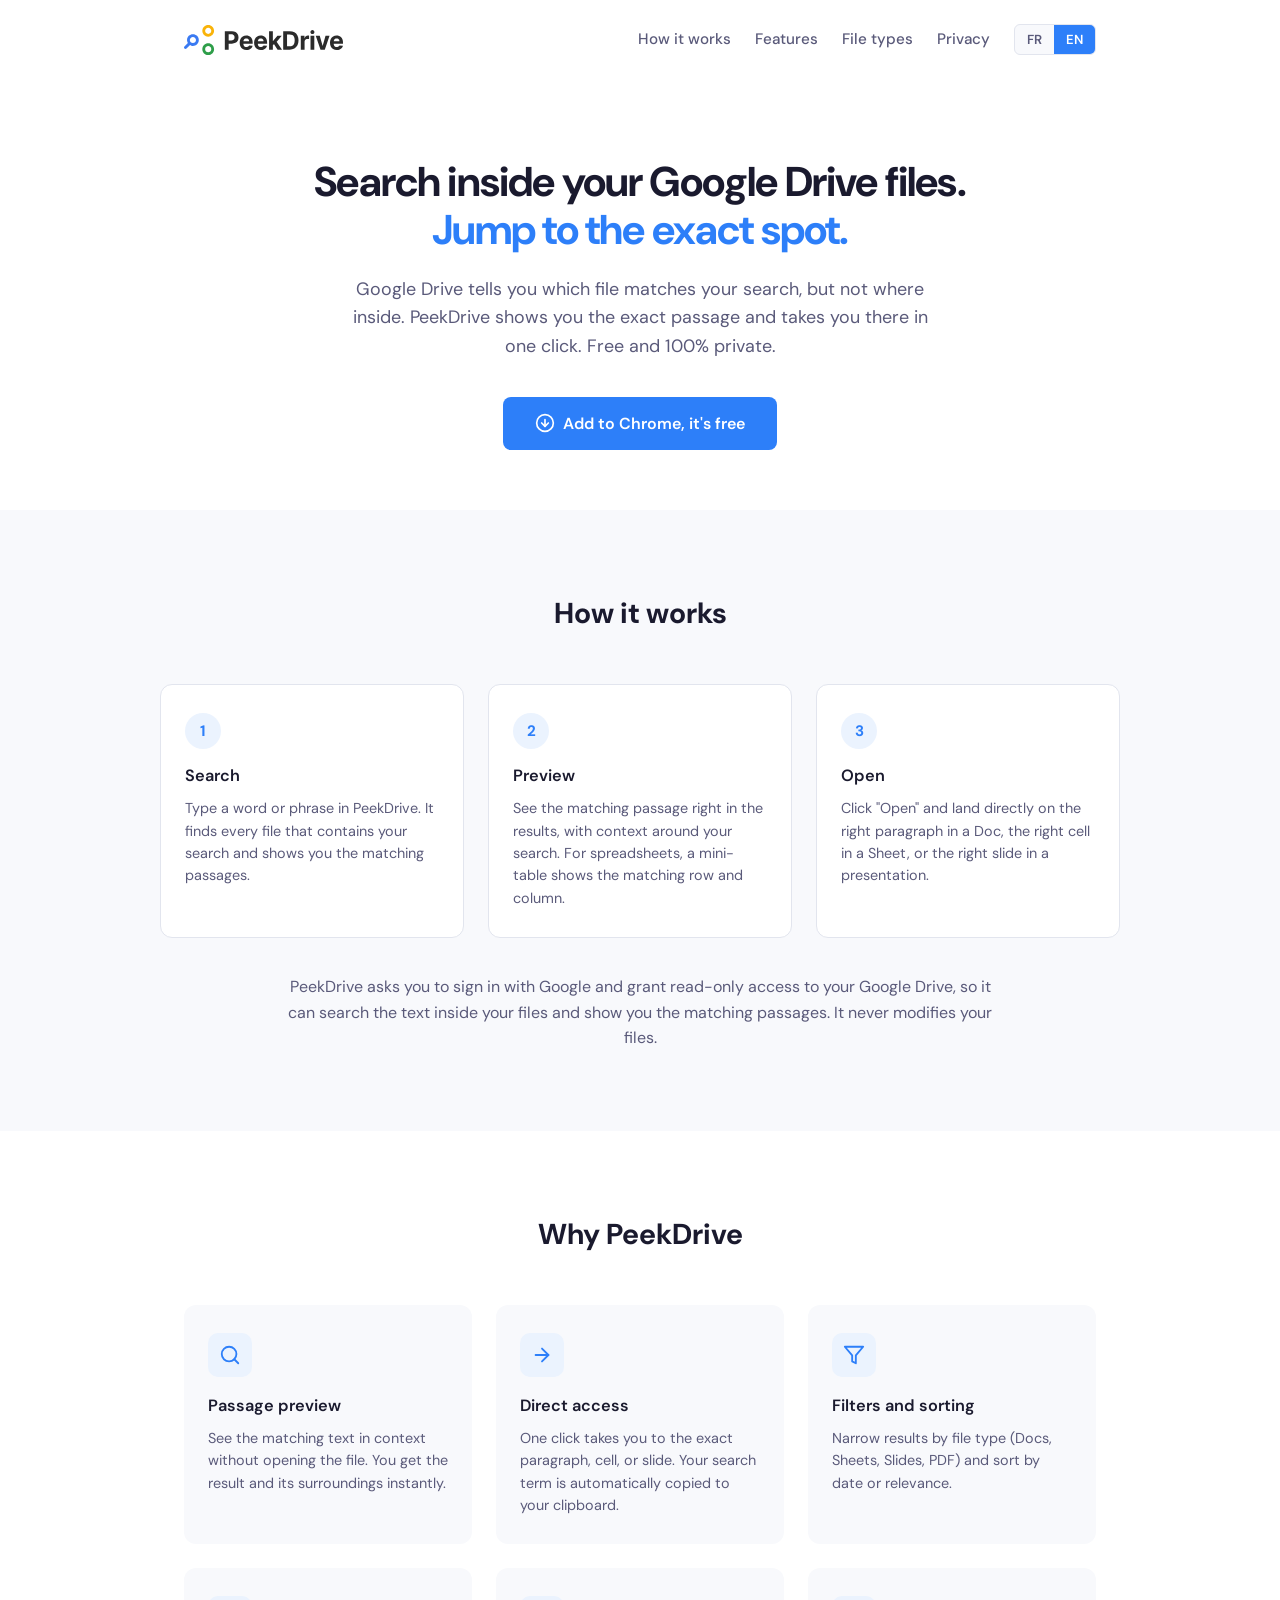
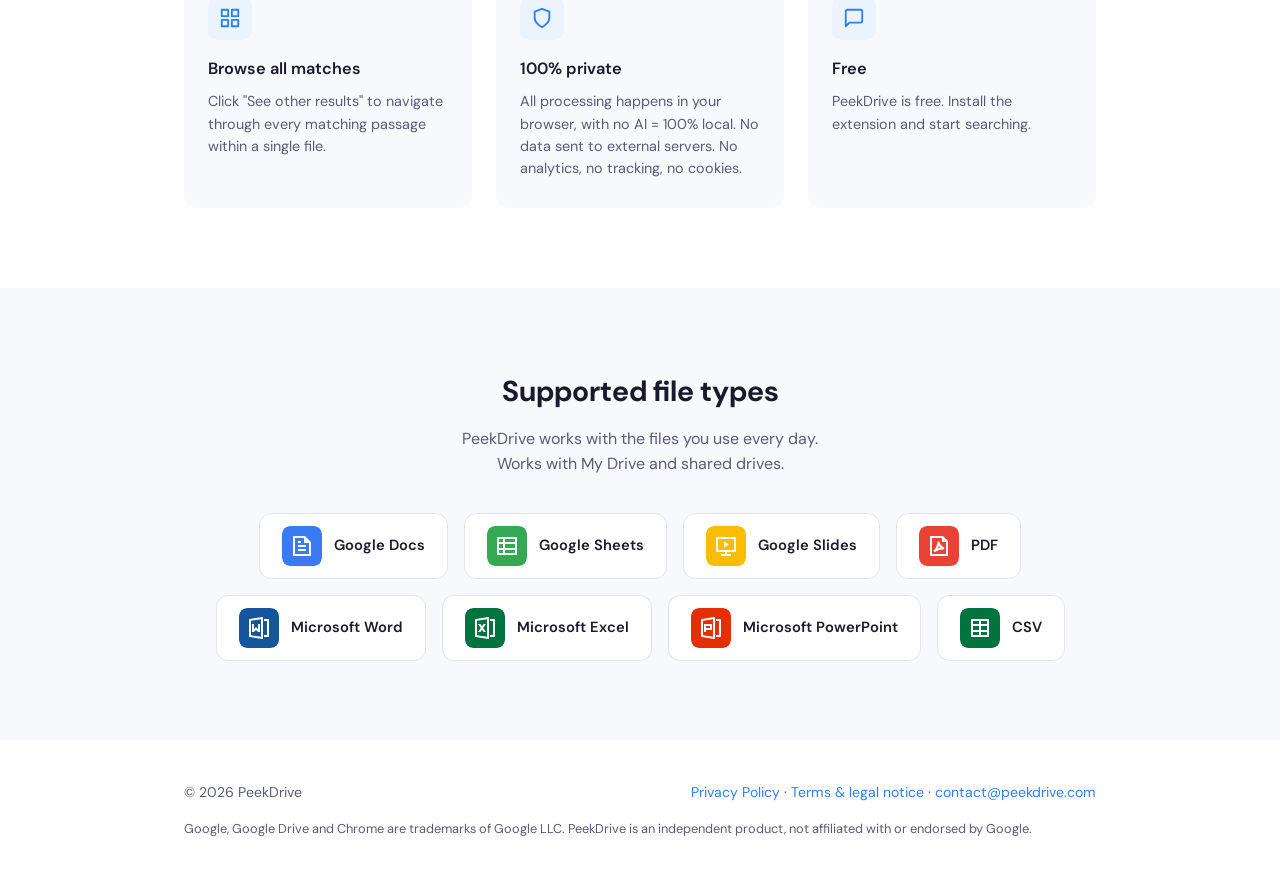
==== index.html @ 277f1fff "Nouveau logo : en-tête, favicon et icône iPhone Co-Authored-By: Claude Opus 5.5 <noreply@anthropic.c" ====
<!DOCTYPE html>
<html lang="en">
<head>
    <meta charset="UTF-8">
    <meta name="viewport" content="width=device-width, initial-scale=1.0">
    <title>PeekDrive</title>
    <meta name="description" content="Search inside your Google Drive files and jump to the exact spot. Free Chrome extension.">
    <link rel="icon" href="favicon.ico?v=2" sizes="any">
    <link rel="icon" href="favicon.svg?v=2" type="image/svg+xml">
    <link rel="apple-touch-icon" href="apple-touch-icon.png?v=2">
    <link rel="preconnect" href="https://fonts.googleapis.com">
    <link href="https://fonts.googleapis.com/css2?family=DM+Sans:wght@400;500;600;700&display=swap" rel="stylesheet">
    <style>
        :root {
            --blue: #2D7FF9;
            --blue-light: #EBF3FE;
            --blue-dark: #1A5FD1;
            --text: #1a1a2e;
            --text-muted: #5a5a7a;
            --bg: #ffffff;
            --section-bg: #f8f9fc;
            --border: #e2e5ee;
        }
        * { margin: 0; padding: 0; box-sizing: border-box; }
        body { font-family: 'DM Sans', sans-serif; color: var(--text); background: var(--bg); line-height: 1.6; -webkit-font-smoothing: antialiased; }

        nav { display: flex; align-items: center; justify-content: space-between; max-width: 960px; margin: 0 auto; padding: 24px; }
        .logo { display: flex; align-items: center; gap: 10px; font-weight: 700; font-size: 1.2rem; color: var(--text); text-decoration: none; }
        .logo img { height: 30px; width: auto; }
        .nav-right { display: flex; align-items: center; gap: 24px; }
        .nav-links { display: flex; gap: 24px; }
        .nav-links a { color: var(--text-muted); text-decoration: none; font-size: 0.95rem; font-weight: 500; transition: color 0.2s; }
        .nav-links a:hover { color: var(--blue); }
        .nav-links a.active { color: var(--blue); font-weight: 600; border-bottom: 2px solid var(--blue); padding-bottom: 2px; }
        .lang-switch { display: flex; background: var(--section-bg); border-radius: 6px; overflow: hidden; border: 1px solid var(--border); }
        .lang-btn { padding: 6px 12px; font-size: 0.82rem; font-weight: 600; border: none; background: transparent; color: var(--text-muted); cursor: pointer; font-family: inherit; transition: all 0.2s; }
        .lang-btn.active { background: var(--blue); color: #fff; }

        .hero { max-width: 960px; margin: 0 auto; padding: 80px 24px 60px; text-align: center; }
        .hero h1 { font-size: 2.6rem; font-weight: 700; line-height: 1.15; letter-spacing: -0.02em; margin-bottom: 20px; }
        .hero h1 span { color: var(--blue); }
        .hero p { font-size: 1.12rem; color: var(--text-muted); max-width: 600px; margin: 0 auto 36px; }
        .cta-btn { display: inline-flex; align-items: center; gap: 8px; background: var(--blue); color: #fff; padding: 14px 32px; border-radius: 8px; text-decoration: none; font-weight: 600; font-size: 1rem; transition: background 0.2s, transform 0.15s; }
        .cta-btn:hover { background: var(--blue-dark); transform: translateY(-1px); }
        .cta-btn svg { width: 20px; height: 20px; }

        .how { background: var(--section-bg); padding: 80px 24px; }
        .how-inner { max-width: 960px; margin: 0 auto; }
        .how-inner h2 { text-align: center; font-size: 1.8rem; font-weight: 700; margin-bottom: 48px; }
        .how-grid { display: grid; grid-template-columns: repeat(3, 1fr); gap: 24px; }
        .how-card { background: var(--bg); border: 1px solid var(--border); border-radius: 12px; padding: 28px 24px; }
        .how-num { width: 36px; height: 36px; background: var(--blue-light); color: var(--blue); border-radius: 50%; display: flex; align-items: center; justify-content: center; font-weight: 700; font-size: 0.95rem; margin-bottom: 14px; }
        .how-card h3 { font-size: 1.02rem; font-weight: 600; margin-bottom: 8px; }
        .how-card p { font-size: 0.9rem; color: var(--text-muted); line-height: 1.55; }
        .how-inner > p { text-align: center; color: var(--text-muted); max-width: 720px; margin: 36px auto 0; }

        .features { max-width: 960px; margin: 0 auto; padding: 80px 24px; }
        .features h2 { text-align: center; font-size: 1.8rem; font-weight: 700; margin-bottom: 48px; }
        .features-grid { display: grid; grid-template-columns: repeat(3, 1fr); gap: 24px; }
        .feature-card { background: var(--section-bg); border-radius: 12px; padding: 28px 24px; }
        .feature-icon { width: 44px; height: 44px; background: var(--blue-light); border-radius: 10px; display: flex; align-items: center; justify-content: center; margin-bottom: 16px; }
        .feature-icon svg { width: 22px; height: 22px; color: var(--blue); }
        .feature-card h3 { font-size: 1.02rem; font-weight: 600; margin-bottom: 8px; }
        .feature-card p { font-size: 0.9rem; color: var(--text-muted); line-height: 1.55; }

        .filetypes { background: var(--section-bg); padding: 80px 24px; text-align: center; }
        .filetypes-inner { max-width: 960px; margin: 0 auto; }
        .filetypes h2 { font-size: 1.8rem; font-weight: 700; margin-bottom: 12px; }
        .filetypes-inner > p { color: var(--text-muted); margin-bottom: 36px; }
        .types-row { display: flex; flex-wrap: wrap; justify-content: center; gap: 16px; }

        .type-badge { display: inline-flex; align-items: center; gap: 12px; padding: 12px 22px; border-radius: 12px; font-size: 0.92rem; font-weight: 600; background: #fff; border: 1px solid var(--border); }
        .type-icon { width: 40px; height: 40px; border-radius: 8px; display: flex; align-items: center; justify-content: center; flex-shrink: 0; overflow: hidden; }
        .type-icon svg { display: block; width: 100%; height: 100%; }

        footer { max-width: 960px; margin: 0 auto; padding: 40px 24px; display: flex; flex-wrap: wrap; align-items: center; justify-content: space-between; font-size: 0.88rem; color: var(--text-muted); }
        footer a { color: var(--blue); text-decoration: none; }
        footer a:hover { text-decoration: underline; }
        .footer-note { flex-basis: 100%; margin-top: 16px; font-size: 0.8rem; }

        @media (max-width: 768px) {
            .hero h1 { font-size: 1.9rem; }
            .how-grid, .features-grid { grid-template-columns: 1fr; }
            .nav-links { display: none; }
            .types-row { gap: 10px; }
            .type-badge { padding: 10px 16px; font-size: 0.85rem; }
            .type-icon { width: 34px; height: 34px; }
            footer { flex-direction: column; gap: 8px; text-align: center; }
        }
    </style>
</head>
<body>
    <nav>
        <a href="./" class="logo">
            <img src="logo.svg" alt="PeekDrive">
        </a>
        <div class="nav-right">
            <div class="nav-links">
                <a href="#how" data-en="How it works" data-fr="Comment ça marche">How it works</a>
                <a href="#features" data-en="Features" data-fr="Fonctionnalités">Features</a>
                <a href="#filetypes" data-en="File types" data-fr="Fichiers compatibles">File types</a>
                <a href="privacy.html" data-en="Privacy" data-fr="Confidentialité">Privacy</a>
            </div>
            <div class="lang-switch">
                <button class="lang-btn" data-lang="fr" onclick="setLang('fr')">FR</button>
                <button class="lang-btn active" data-lang="en" onclick="setLang('en')">EN</button>
            </div>
        </div>
    </nav>

    <section class="hero">
        <h1 data-en="Search inside your Google Drive files.<br><span>Jump to the exact spot.</span>" data-fr="Recherchez dans vos fichiers Google Drive.<br><span>Accédez au bon endroit.</span>">Search inside your Google Drive files.<br><span>Jump to the exact spot.</span></h1>
        <p data-en="Google Drive tells you which file matches your search, but not where inside. PeekDrive shows you the exact passage and takes you there in one click. Free and 100% private." data-fr="Google Drive vous dit quel fichier contient votre recherche, mais pas où dedans. PeekDrive vous montre le passage exact et vous y amène en un clic. Gratuit et 100% privé.">Google Drive tells you which file matches your search, but not where inside. PeekDrive shows you the exact passage and takes you there in one click. Free and 100% private.</p>
        <a href="https://chromewebstore.google.com/detail/peekdrive-recherche-pour/piecapgomaejneknjkfpdhcpegihmjpd" class="cta-btn">
            <svg viewBox="0 0 24 24" fill="none" stroke="currentColor" stroke-width="2" stroke-linecap="round" stroke-linejoin="round"><circle cx="12" cy="12" r="10"/><polyline points="8 12 12 16 16 12"/><line x1="12" y1="8" x2="12" y2="16"/></svg>
            <span data-en="Add to Chrome, it's free" data-fr="Ajouter à Chrome, c'est gratuit">Add to Chrome, it's free</span>
        </a>
    </section>

    <section class="how" id="how">
        <div class="how-inner">
            <h2 data-en="How it works" data-fr="Comment ça marche">How it works</h2>
            <div class="how-grid">
                <div class="how-card">
                    <div class="how-num">1</div>
                    <h3 data-en="Search" data-fr="Recherchez">Search</h3>
                    <p data-en="Type a word or phrase in PeekDrive. It finds every file that contains your search and shows you the matching passages." data-fr="Tapez un mot ou une expression dans PeekDrive. Il trouve tous les fichiers qui contiennent votre recherche et vous montre les passages correspondants.">Type a word or phrase in PeekDrive. It finds every file that contains your search and shows you the matching passages.</p>
                </div>
                <div class="how-card">
                    <div class="how-num">2</div>
                    <h3 data-en="Preview" data-fr="Visualisez">Preview</h3>
                    <p data-en="See the matching passage right in the results, with context around your search. For spreadsheets, a mini-table shows the matching row and column." data-fr="Visualisez le passage correspondant directement dans les résultats, avec le contexte autour de votre recherche. Pour les tableurs, un mini-tableau affiche la ligne et la colonne correspondantes.">See the matching passage right in the results, with context around your search. For spreadsheets, a mini-table shows the matching row and column.</p>
                </div>
                <div class="how-card">
                    <div class="how-num">3</div>
                    <h3 data-en="Open" data-fr="Ouvrez">Open</h3>
                    <p data-en='Click "Open" and land directly on the right paragraph in a Doc, the right cell in a Sheet, or the right slide in a presentation.' data-fr='Cliquez sur « Ouvrir » et atterrissez directement au bon paragraphe dans un Doc, à la bonne cellule dans un Sheet, ou à la bonne diapositive dans une présentation.'>Click "Open" and land directly on the right paragraph in a Doc, the right cell in a Sheet, or the right slide in a presentation.</p>
                </div>
            </div>
            <p data-en="PeekDrive asks you to sign in with Google and grant read-only access to your Google Drive, so it can search the text inside your files and show you the matching passages. It never modifies your files." data-fr="PeekDrive vous demande de vous connecter avec Google et d'autoriser un accès en lecture seule à votre Google Drive, afin de rechercher le texte à l'intérieur de vos fichiers et de vous montrer les passages correspondants. Il ne modifie jamais vos fichiers.">PeekDrive asks you to sign in with Google and grant read-only access to your Google Drive, so it can search the text inside your files and show you the matching passages. It never modifies your files.</p>
        </div>
    </section>

    <section class="features" id="features">
        <h2 data-en="Why PeekDrive" data-fr="Pourquoi PeekDrive">Why PeekDrive</h2>
        <div class="features-grid">
            <div class="feature-card">
                <div class="feature-icon"><svg viewBox="0 0 24 24" fill="none" stroke="currentColor" stroke-width="2" stroke-linecap="round" stroke-linejoin="round"><circle cx="11" cy="11" r="8"/><line x1="21" y1="21" x2="16.65" y2="16.65"/></svg></div>
                <h3 data-en="Passage preview" data-fr="Aperçu du passage">Passage preview</h3>
                <p data-en="See the matching text in context without opening the file. You get the result and its surroundings instantly." data-fr="Voyez le texte correspondant en contexte sans ouvrir le fichier. Vous obtenez le résultat et son contexte instantanément.">See the matching text in context without opening the file. You get the result and its surroundings instantly.</p>
            </div>
            <div class="feature-card">
                <div class="feature-icon"><svg viewBox="0 0 24 24" fill="none" stroke="currentColor" stroke-width="2" stroke-linecap="round" stroke-linejoin="round"><path d="M5 12h14"/><path d="M12 5l7 7-7 7"/></svg></div>
                <h3 data-en="Direct access" data-fr="Accès direct">Direct access</h3>
                <p data-en="One click takes you to the exact paragraph, cell, or slide. Your search term is automatically copied to your clipboard." data-fr="Un clic vous amène au bon paragraphe, à la bonne cellule ou à la bonne diapositive. Votre recherche est automatiquement copiée dans le presse-papier.">One click takes you to the exact paragraph, cell, or slide. Your search term is automatically copied to your clipboard.</p>
            </div>
            <div class="feature-card">
                <div class="feature-icon"><svg viewBox="0 0 24 24" fill="none" stroke="currentColor" stroke-width="2" stroke-linecap="round" stroke-linejoin="round"><polygon points="22 3 2 3 10 12.46 10 19 14 21 14 12.46 22 3"/></svg></div>
                <h3 data-en="Filters and sorting" data-fr="Filtres et tri">Filters and sorting</h3>
                <p data-en="Narrow results by file type (Docs, Sheets, Slides, PDF) and sort by date or relevance." data-fr="Affinez par type de fichier (Docs, Sheets, Slides, PDF) et triez par date ou pertinence.">Narrow results by file type (Docs, Sheets, Slides, PDF) and sort by date or relevance.</p>
            </div>
            <div class="feature-card">
                <div class="feature-icon"><svg viewBox="0 0 24 24" fill="none" stroke="currentColor" stroke-width="2" stroke-linecap="round" stroke-linejoin="round"><rect x="3" y="3" width="7" height="7"/><rect x="14" y="3" width="7" height="7"/><rect x="3" y="14" width="7" height="7"/><rect x="14" y="14" width="7" height="7"/></svg></div>
                <h3 data-en="Browse all matches" data-fr="Toutes les correspondances">Browse all matches</h3>
                <p data-en='Click "See other results" to navigate through every matching passage within a single file.' data-fr='Cliquez sur « Voir les autres résultats » pour parcourir toutes les correspondances dans un même fichier.'>Click "See other results" to navigate through every matching passage within a single file.</p>
            </div>
            <div class="feature-card">
                <div class="feature-icon"><svg viewBox="0 0 24 24" fill="none" stroke="currentColor" stroke-width="2" stroke-linecap="round" stroke-linejoin="round"><path d="M12 22s8-4 8-10V5l-8-3-8 3v7c0 6 8 10 8 10z"/></svg></div>
                <h3 data-en="100% private" data-fr="100% privé">100% private</h3>
                <p data-en="All processing happens in your browser, with no AI = 100% local. No data sent to external servers. No analytics, no tracking, no cookies." data-fr="Tout le traitement se fait dans votre navigateur, sans IA = 100% local. Aucune donnée envoyée à des serveurs externes. Pas d'analytics, pas de tracking, pas de cookies.">All processing happens in your browser, with no AI = 100% local. No data sent to external servers. No analytics, no tracking, no cookies.</p>
            </div>
            <div class="feature-card">
                <div class="feature-icon"><svg viewBox="0 0 24 24" fill="none" stroke="currentColor" stroke-width="2" stroke-linecap="round" stroke-linejoin="round"><path d="M21 15a2 2 0 0 1-2 2H7l-4 4V5a2 2 0 0 1 2-2h14a2 2 0 0 1 2 2z"/></svg></div>
                <h3 data-en="Free" data-fr="Gratuit">Free</h3>
                <p data-en="PeekDrive is free. Install the extension and start searching." data-fr="PeekDrive est gratuit. Installez l'extension et commencez vos recherches.">PeekDrive is free. Install the extension and start searching.</p>
            </div>
        </div>
    </section>

    <section class="filetypes" id="filetypes">
        <div class="filetypes-inner">
            <h2 data-en="Supported file types" data-fr="Fichiers compatibles">Supported file types</h2>
            <p data-en="PeekDrive works with the files you use every day.<br>Works with My Drive and shared drives." data-fr="PeekDrive fonctionne avec les fichiers que vous utilisez au quotidien.<br>Fonctionne avec Mon Drive et les Drive partagés.">PeekDrive works with the files you use every day.<br>Works with My Drive and shared drives.</p>
            <div class="types-row">
                <span class="type-badge">
                    <span class="type-icon icon-docs"><svg width="40" height="40" viewBox="0 0 40 40" fill="none" xmlns="http://www.w3.org/2000/svg"><rect width="40" height="40" rx="8" fill="#3A7AF2"/><path d="M29 16V28.9932C29 29.5501 28.5552 30 28.0066 30H11.9934C11.445 30 11 29.556 11 29.0082V10.9918C11 10.4553 11.4487 10 12.0022 10H22.9968L29 16ZM27 17H22V12H13V28H27V17ZM16 15H19V17H16V15ZM16 19H24V21H16V19ZM16 23H24V25H16V23Z" fill="white"/></svg></span>
                    Google Docs
                </span>
                <span class="type-badge">
                    <span class="type-icon icon-sheets"><svg width="40" height="40" viewBox="0 0 40 40" fill="none" xmlns="http://www.w3.org/2000/svg"><rect width="40" height="40" rx="8" fill="#34A853"/><path d="M11 11C10.4477 11 10 11.4477 10 12V28C10 28.5523 10.4477 29 11 29H29C29.5523 29 30 28.5523 30 28V12C30 11.4477 29.5523 11 29 11H11ZM16 13V16H12V13H16ZM12 22V18H16V22H12ZM12 24H16V27H12V24ZM18 24H28V27H18V24ZM28 22H18V18H28V22ZM28 13V16H18V13H28Z" fill="white"/></svg></span>
                    Google Sheets
                </span>
                <span class="type-badge">
                    <span class="type-icon icon-slides"><svg width="40" height="40" viewBox="0 0 40 40" fill="none" xmlns="http://www.w3.org/2000/svg"><rect width="40" height="40" rx="8" fill="#FBBC04"/><path d="M21 26V28H25V30H15V28H19V26H11C10.4477 26 10 25.5523 10 25V12C10 11.4477 10.4477 11 11 11H29C29.5523 11 30 11.4477 30 12V25C30 25.5523 29.5523 26 29 26H21ZM12 13V24H28V13H12ZM18 15.5L23 18.5L18 21.5V15.5Z" fill="white"/></svg></span>
                    Google Slides
                </span>
                <span class="type-badge">
                    <span class="type-icon icon-pdf"><svg width="40" height="40" viewBox="0 0 40 40" fill="none" xmlns="http://www.w3.org/2000/svg"><rect width="40" height="40" rx="8" fill="#EA4335"/><path d="M13 12H23V16H27V28H13V12ZM11.9985 10C11.4475 10 11 10.4441 11 10.9918V29.0082C11 29.5447 11.4448 30 11.9934 30H28.0066C28.5551 30 29 29.5489 29 28.9925L28.9997 15L24 10H11.9985ZM18.4999 15.5C18.4999 17.0775 18.0442 18.9373 17.2749 20.6534C16.5029 22.3757 15.4614 23.8502 14.3752 24.7191L15.5546 26.3321C18.4821 24.3804 21.7233 23.0421 24.8585 23.49L25.3162 21.5513C22.6435 20.6604 20.4999 17.9899 20.4999 15.5H18.4999ZM19.0999 21.4716C19.3673 20.8752 19.6042 20.2563 19.8037 19.6285C20.2753 20.3531 20.8553 21.0182 21.5101 21.5953C20.5283 21.7711 19.5665 22.0596 18.6352 22.4276C18.7999 22.1143 18.9551 21.7948 19.0999 21.4716Z" fill="white"/></svg></span>
                    PDF
                </span>
                <span class="type-badge">
                    <span class="type-icon icon-word"><svg width="40" height="40" viewBox="0 0 40 40" fill="none" xmlns="http://www.w3.org/2000/svg"><rect width="40" height="40" rx="8" fill="#14559C"/><path d="M25 27H28V13H25V11H29C29.5523 11 30 11.4477 30 12V28C30 28.5523 29.5523 29 29 29H25V27ZM10.8586 10.8773L23.4293 9.0815C23.7027 9.04245 23.9559 9.2324 23.995 9.50577C23.9983 9.52919 24 9.55282 24 9.57648V30.4235C24 30.6996 23.7761 30.9235 23.5 30.9235C23.4763 30.9235 23.4527 30.9218 23.4293 30.9184L10.8586 29.1226C10.3659 29.0522 10 28.6303 10 28.1327V11.8673C10 11.3696 10.3659 10.9477 10.8586 10.8773ZM12 12.7346V27.2654L22 28.694V11.306L12 12.7346ZM19 16H21V24H19L17 22L15 24H13V16H15L15.0108 21L17 19L19 20.989V16Z" fill="white"/></svg></span>
                    Microsoft Word
                </span>
                <span class="type-badge">
                    <span class="type-icon icon-excel"><svg width="40" height="40" viewBox="0 0 40 40" fill="none" xmlns="http://www.w3.org/2000/svg"><rect width="40" height="40" rx="8" fill="#00733F"/><path d="M10.8586 10.8773L23.4293 9.0815C23.7027 9.04245 23.9559 9.2324 23.995 9.50577C23.9983 9.52919 24 9.55282 24 9.57648V30.4235C24 30.6996 23.7761 30.9235 23.5 30.9235C23.4763 30.9235 23.4527 30.9218 23.4293 30.9184L10.8586 29.1226C10.3659 29.0522 10 28.6303 10 28.1327V11.8673C10 11.3696 10.3659 10.9477 10.8586 10.8773ZM12 12.7346V27.2654L22 28.694V11.306L12 12.7346ZM25 27H28V13H25V11H29C29.5523 11 30 11.4477 30 12V28C30 28.5523 29.5523 29 29 29H25V27ZM18.2 20L21 24H18.6L17 21.7143L15.4 24H13L15.8 20L13 16H15.4L17 18.2857L18.6 16H21L18.2 20Z" fill="white"/></svg></span>
                    Microsoft Excel
                </span>
                <span class="type-badge">
                    <span class="type-icon icon-powerpoint"><svg width="40" height="40" viewBox="0 0 40 40" fill="none" xmlns="http://www.w3.org/2000/svg"><rect width="40" height="40" rx="8" fill="#E42F02"/><path d="M10.8586 10.8773L23.4293 9.0815C23.7027 9.04245 23.9559 9.2324 23.995 9.50577C23.9983 9.52919 24 9.55282 24 9.57648V30.4235C24 30.6996 23.7761 30.9235 23.5 30.9235C23.4763 30.9235 23.4527 30.9218 23.4293 30.9184L10.8586 29.1226C10.3659 29.0522 10 28.6303 10 28.1327V11.8673C10 11.3696 10.3659 10.9477 10.8586 10.8773ZM12 12.7346V27.2654L22 28.694V11.306L12 12.7346ZM25 27H28V13H25V11H29C29.5523 11 30 11.4477 30 12V28C30 28.5523 29.5523 29 29 29H25V27ZM13 16H21V22H15V24H13V16ZM15 18V20H19V18H15Z" fill="white"/></svg></span>
                    Microsoft PowerPoint
                </span>
                <span class="type-badge">
                    <span class="type-icon icon-csv"><svg width="40" height="40" viewBox="0 0 40 40" fill="none" xmlns="http://www.w3.org/2000/svg"><rect width="40" height="40" rx="8" fill="#00733F"/><path d="M21 18V22H27V18H21ZM19 18H13V22H19V18ZM21 27H27V24H21V27ZM19 27V24H13V27H19ZM21 13V16H27V13H21ZM19 13H13V16H19V13ZM12 11H28C28.5523 11 29 11.4477 29 12V28C29 28.5523 28.5523 29 28 29H12C11.4477 29 11 28.5523 11 28V12C11 11.4477 11.4477 11 12 11Z" fill="white"/></svg></span>
                    CSV
                </span>
            </div>
        </div>
    </section>

    <footer>
        <span>&copy; 2026 PeekDrive</span>
        <span><a href="privacy.html" data-en="Privacy Policy" data-fr="Confidentialité">Privacy Policy</a> · <a href="terms.html" data-en="Terms &amp; legal notice" data-fr="Conditions &amp; mentions légales">Terms &amp; legal notice</a> · <a href="mailto:contact@peekdrive.com">contact@peekdrive.com</a></span>
        <span class="footer-note" data-en="Google, Google Drive and Chrome are trademarks of Google LLC. PeekDrive is an independent product, not affiliated with or endorsed by Google." data-fr="Google, Google Drive et Chrome sont des marques de Google LLC. PeekDrive est un produit indépendant, ni affilié à Google ni approuvé par Google.">Google, Google Drive and Chrome are trademarks of Google LLC. PeekDrive is an independent product, not affiliated with or endorsed by Google.</span>
    </footer>

    <script>
        function setLang(lang) {
            document.querySelectorAll('[data-' + lang + ']').forEach(function(el) {
                var val = el.getAttribute('data-' + lang);
                if (el.tagName === 'A' && el.getAttribute('href') && !val.includes('<')) {
                    el.textContent = val;
                } else {
                    el.innerHTML = val;
                }
            });
            document.querySelectorAll('.lang-btn').forEach(function(btn) {
                btn.classList.toggle('active', btn.getAttribute('data-lang') === lang);
            });
            document.documentElement.lang = lang;
            try { localStorage.setItem('peekdrive-lang', lang); } catch(e) {}
        }
        (function() {
            var saved = null;
            try { saved = localStorage.getItem('peekdrive-lang'); } catch(e) {}
            if (saved) { setLang(saved); }
            else {
                var bl = (navigator.language || navigator.userLanguage || 'en').toLowerCase();
                setLang(bl.startsWith('fr') ? 'fr' : 'en');
            }
        })();
    </script>
</body>
</html>
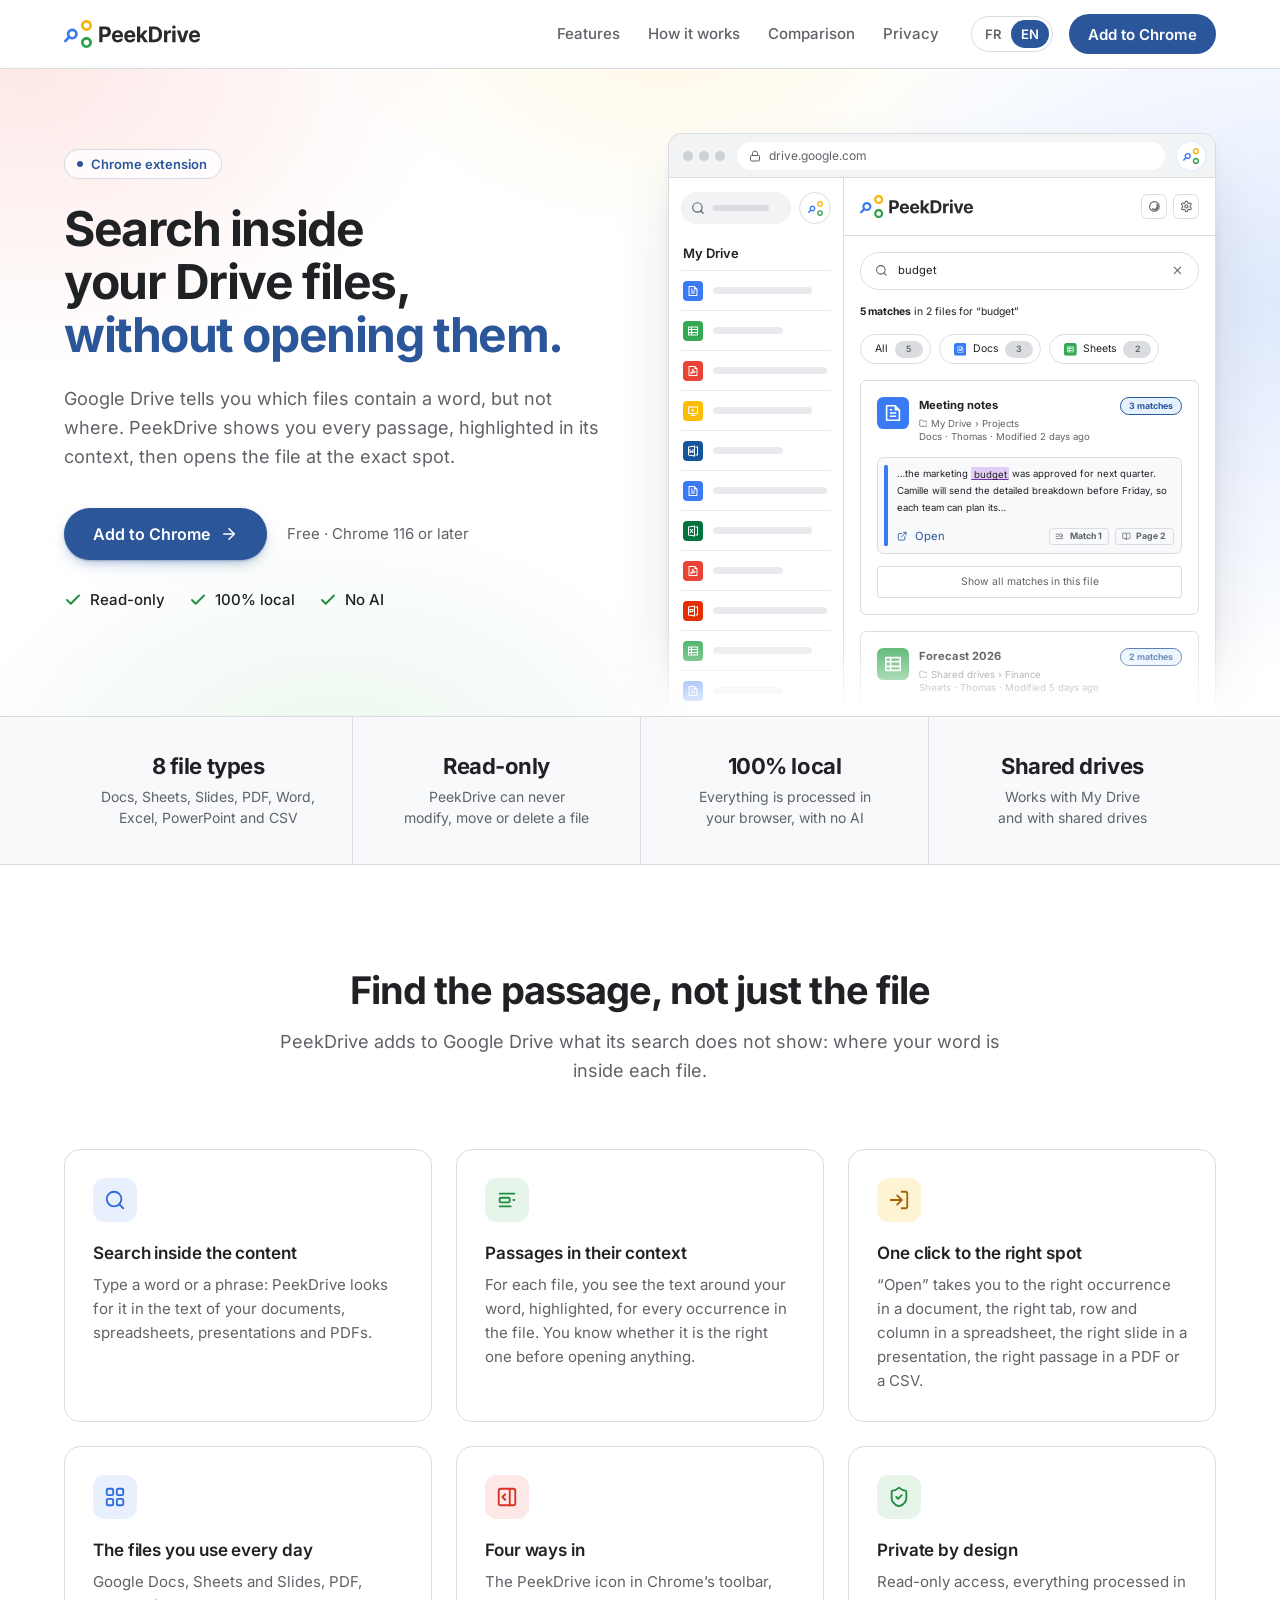
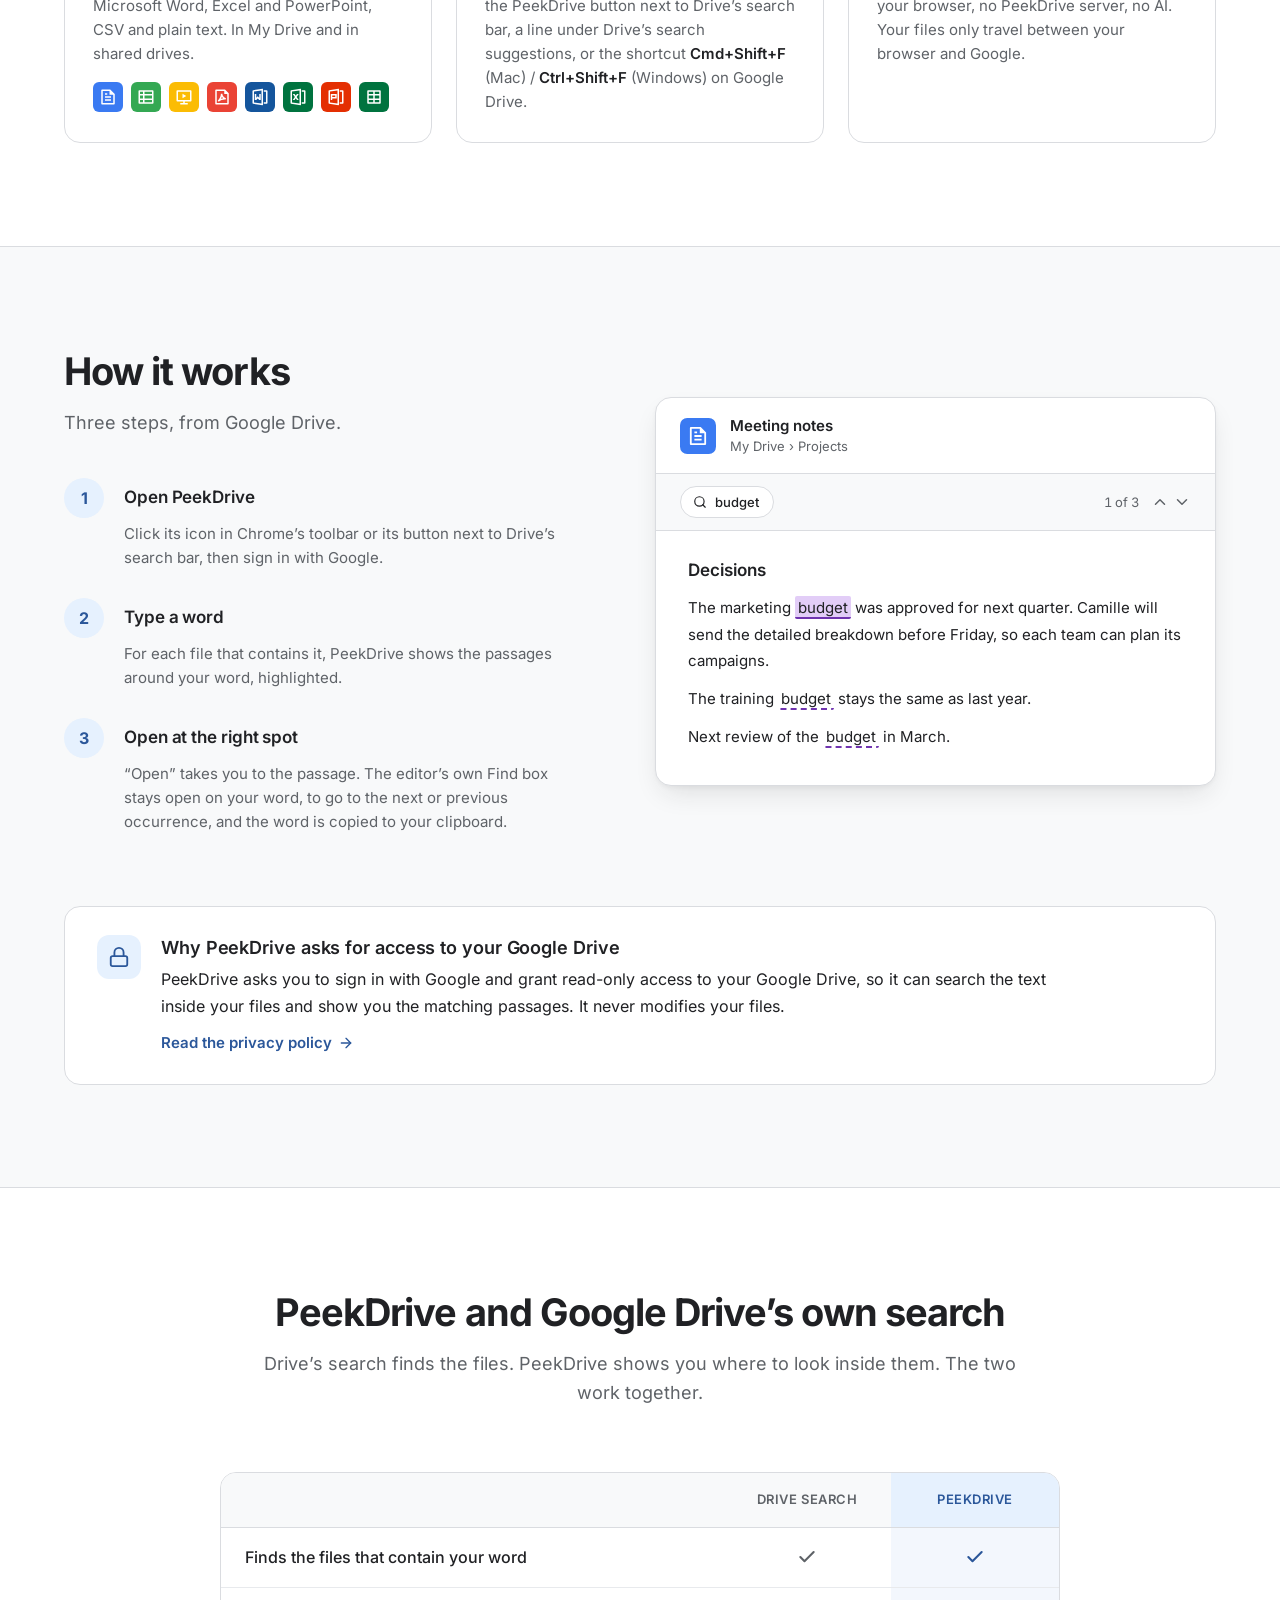
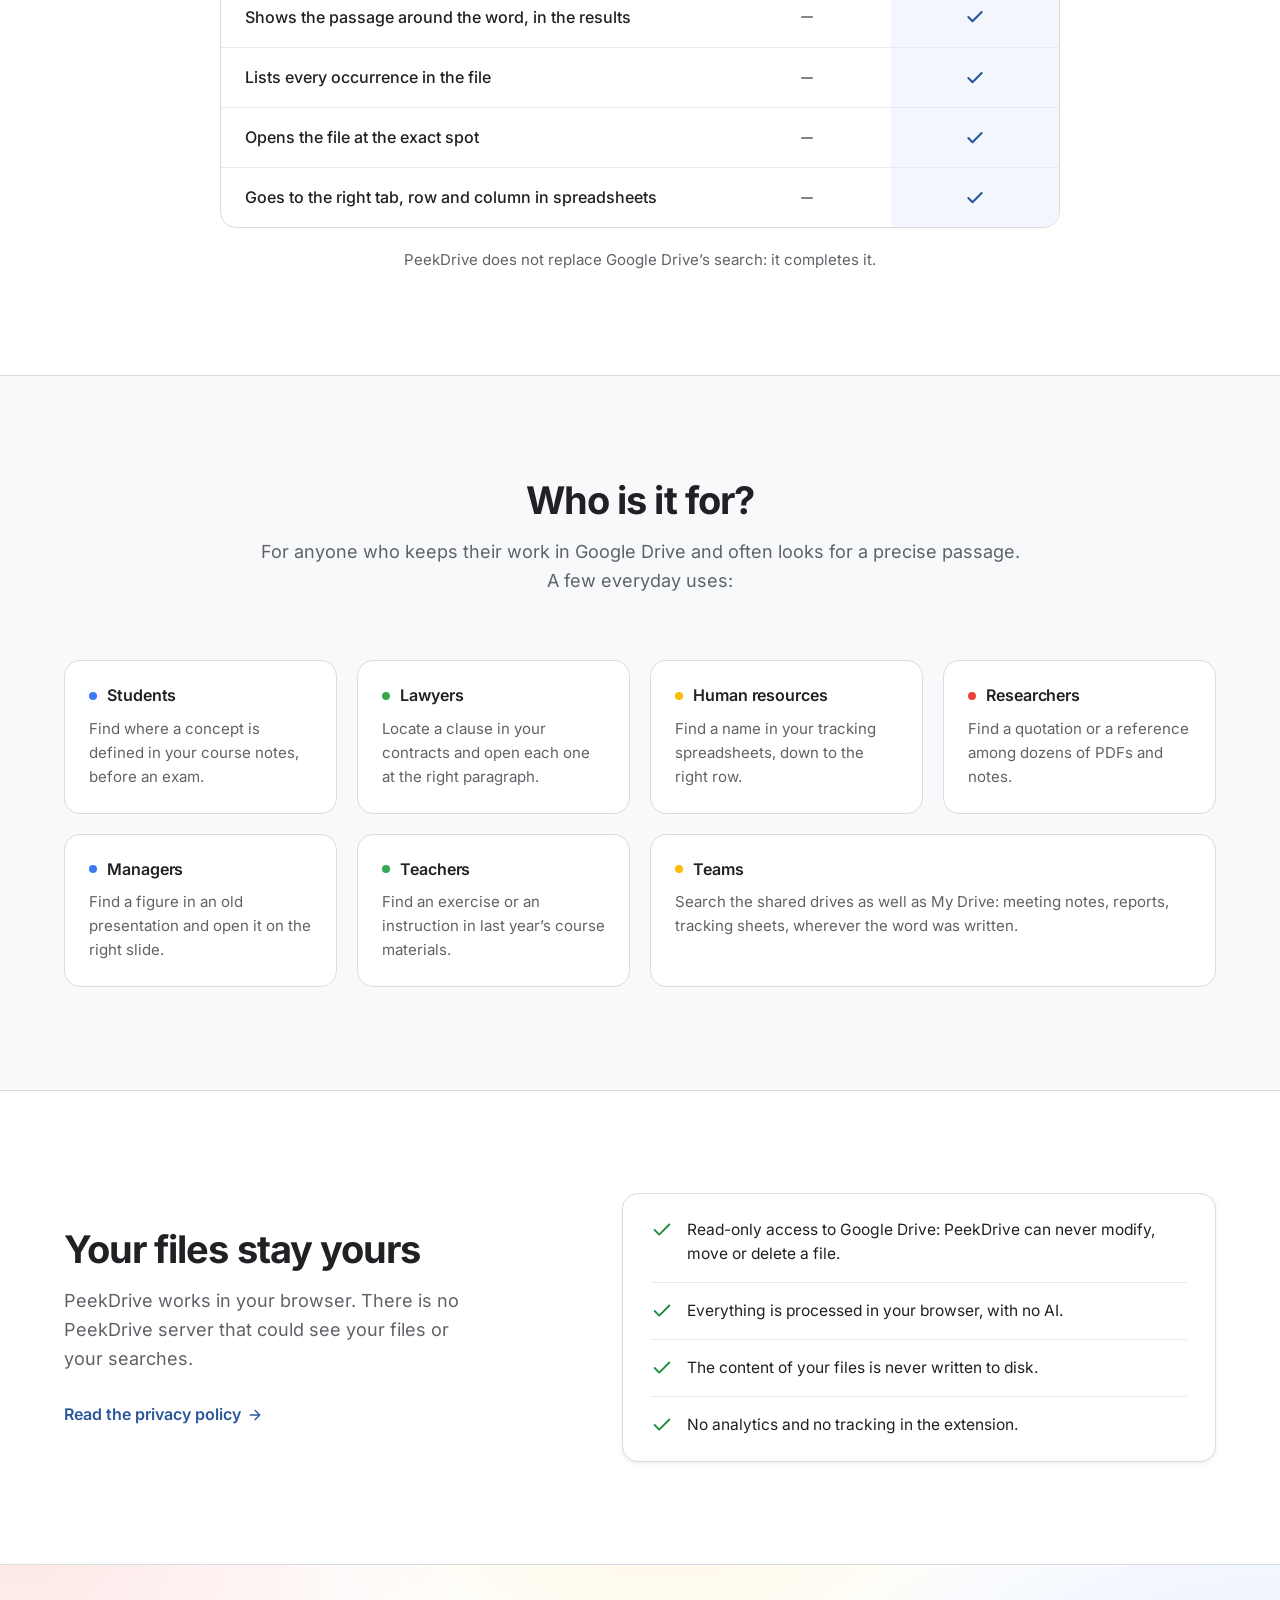
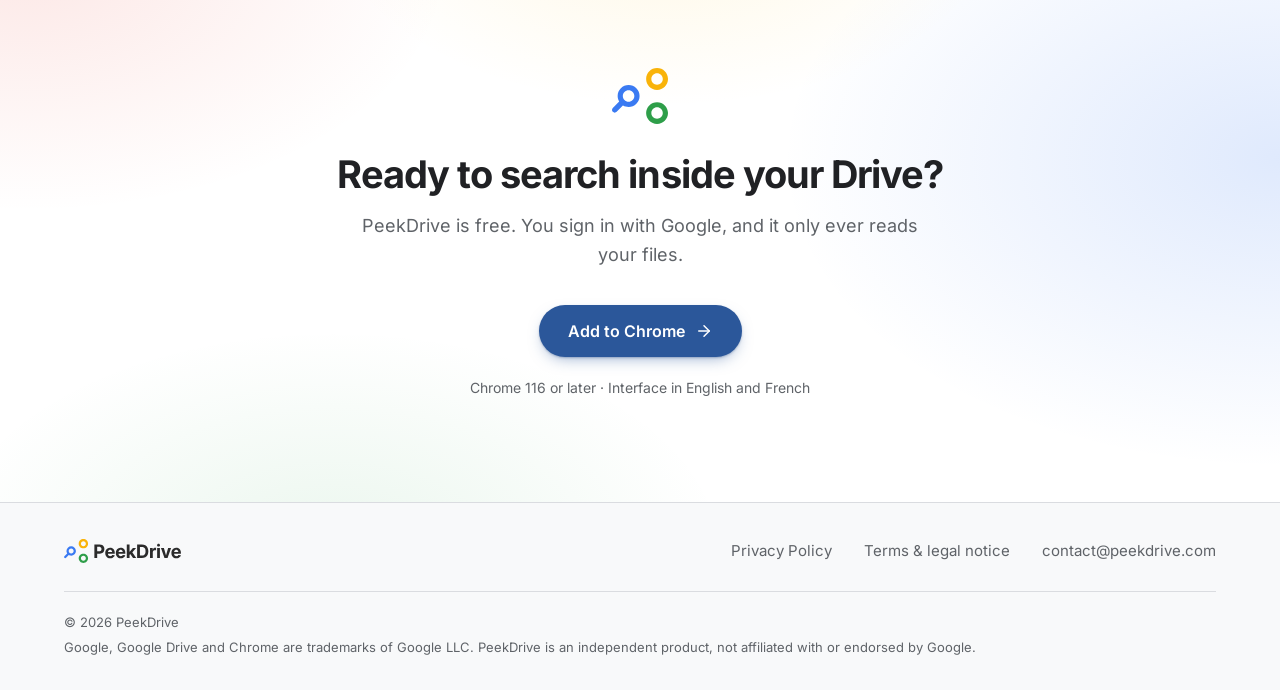
==== commit c61f972c: "Refonte du site : nouveau design, pages d'accueil et de désinstallation, formulaire d'avis, en-têtes" ====
--- a/index.html
+++ b/index.html
@@ -3,252 +3,479 @@
 <head>
     <meta charset="UTF-8">
     <meta name="viewport" content="width=device-width, initial-scale=1.0">
-    <title>PeekDrive</title>
-    <meta name="description" content="Search inside your Google Drive files and jump to the exact spot. Free Chrome extension.">
+    <title data-en="PeekDrive: search inside your Google Drive files" data-fr="PeekDrive : cherchez dans vos fichiers Google Drive">PeekDrive: search inside your Google Drive files</title>
+    <meta name="description" content="PeekDrive is a free Chrome extension that searches inside your Google Drive files, shows the passages that match and opens each file at the right spot. Read-only, 100% local, no AI.">
+    <link rel="canonical" href="https://peekdrive.com/">
+    <meta property="og:type" content="website">
+    <meta property="og:site_name" content="PeekDrive">
+    <meta property="og:title" content="PeekDrive: search inside your Google Drive files">
+    <meta property="og:description" content="A free Chrome extension that shows where your word is inside each Google Drive file, then opens the file at the right spot. Read-only, 100% local, no AI.">
+    <meta property="og:url" content="https://peekdrive.com/">
+    <meta property="og:image" content="https://peekdrive.com/assets/og.jpg">
+    <meta property="og:image:width" content="1200">
+    <meta property="og:image:height" content="630">
+    <meta property="og:image:alt" content="The PeekDrive panel showing, for one word, the matching passages of several Google Drive files.">
+    <meta property="og:locale" content="en_US">
+    <meta property="og:locale:alternate" content="fr_FR">
+    <meta name="twitter:card" content="summary_large_image">
+    <script type="application/ld+json">
+    {
+        "@context": "https://schema.org",
+        "@type": "SoftwareApplication",
+        "name": "PeekDrive",
+        "description": "Chrome extension that searches inside your Google Drive files, shows the passages that match and opens each file at the right spot.",
+        "url": "https://peekdrive.com/",
+        "applicationCategory": "BrowserApplication",
+        "operatingSystem": "Chrome",
+        "offers": { "@type": "Offer", "price": "0", "priceCurrency": "EUR" },
+        "author": { "@type": "Person", "name": "Thomas Bonamy" }
+    }
+    </script>
     <link rel="icon" href="favicon.ico?v=2" sizes="any">
     <link rel="icon" href="favicon.svg?v=2" type="image/svg+xml">
     <link rel="apple-touch-icon" href="apple-touch-icon.png?v=2">
-    <link rel="preconnect" href="https://fonts.googleapis.com">
-    <link href="https://fonts.googleapis.com/css2?family=DM+Sans:wght@400;500;600;700&display=swap" rel="stylesheet">
-    <style>
-        :root {
-            --blue: #2D7FF9;
-            --blue-light: #EBF3FE;
-            --blue-dark: #1A5FD1;
-            --text: #1a1a2e;
-            --text-muted: #5a5a7a;
-            --bg: #ffffff;
-            --section-bg: #f8f9fc;
-            --border: #e2e5ee;
-        }
-        * { margin: 0; padding: 0; box-sizing: border-box; }
-        body { font-family: 'DM Sans', sans-serif; color: var(--text); background: var(--bg); line-height: 1.6; -webkit-font-smoothing: antialiased; }
-
-        nav { display: flex; align-items: center; justify-content: space-between; max-width: 960px; margin: 0 auto; padding: 24px; }
-        .logo { display: flex; align-items: center; gap: 10px; font-weight: 700; font-size: 1.2rem; color: var(--text); text-decoration: none; }
-        .logo img { height: 30px; width: auto; }
-        .nav-right { display: flex; align-items: center; gap: 24px; }
-        .nav-links { display: flex; gap: 24px; }
-        .nav-links a { color: var(--text-muted); text-decoration: none; font-size: 0.95rem; font-weight: 500; transition: color 0.2s; }
-        .nav-links a:hover { color: var(--blue); }
-        .nav-links a.active { color: var(--blue); font-weight: 600; border-bottom: 2px solid var(--blue); padding-bottom: 2px; }
-        .lang-switch { display: flex; background: var(--section-bg); border-radius: 6px; overflow: hidden; border: 1px solid var(--border); }
-        .lang-btn { padding: 6px 12px; font-size: 0.82rem; font-weight: 600; border: none; background: transparent; color: var(--text-muted); cursor: pointer; font-family: inherit; transition: all 0.2s; }
-        .lang-btn.active { background: var(--blue); color: #fff; }
-
-        .hero { max-width: 960px; margin: 0 auto; padding: 80px 24px 60px; text-align: center; }
-        .hero h1 { font-size: 2.6rem; font-weight: 700; line-height: 1.15; letter-spacing: -0.02em; margin-bottom: 20px; }
-        .hero h1 span { color: var(--blue); }
-        .hero p { font-size: 1.12rem; color: var(--text-muted); max-width: 600px; margin: 0 auto 36px; }
-        .cta-btn { display: inline-flex; align-items: center; gap: 8px; background: var(--blue); color: #fff; padding: 14px 32px; border-radius: 8px; text-decoration: none; font-weight: 600; font-size: 1rem; transition: background 0.2s, transform 0.15s; }
-        .cta-btn:hover { background: var(--blue-dark); transform: translateY(-1px); }
-        .cta-btn svg { width: 20px; height: 20px; }
-
-        .how { background: var(--section-bg); padding: 80px 24px; }
-        .how-inner { max-width: 960px; margin: 0 auto; }
-        .how-inner h2 { text-align: center; font-size: 1.8rem; font-weight: 700; margin-bottom: 48px; }
-        .how-grid { display: grid; grid-template-columns: repeat(3, 1fr); gap: 24px; }
-        .how-card { background: var(--bg); border: 1px solid var(--border); border-radius: 12px; padding: 28px 24px; }
-        .how-num { width: 36px; height: 36px; background: var(--blue-light); color: var(--blue); border-radius: 50%; display: flex; align-items: center; justify-content: center; font-weight: 700; font-size: 0.95rem; margin-bottom: 14px; }
-        .how-card h3 { font-size: 1.02rem; font-weight: 600; margin-bottom: 8px; }
-        .how-card p { font-size: 0.9rem; color: var(--text-muted); line-height: 1.55; }
-        .how-inner > p { text-align: center; color: var(--text-muted); max-width: 720px; margin: 36px auto 0; }
-
-        .features { max-width: 960px; margin: 0 auto; padding: 80px 24px; }
-        .features h2 { text-align: center; font-size: 1.8rem; font-weight: 700; margin-bottom: 48px; }
-        .features-grid { display: grid; grid-template-columns: repeat(3, 1fr); gap: 24px; }
-        .feature-card { background: var(--section-bg); border-radius: 12px; padding: 28px 24px; }
-        .feature-icon { width: 44px; height: 44px; background: var(--blue-light); border-radius: 10px; display: flex; align-items: center; justify-content: center; margin-bottom: 16px; }
-        .feature-icon svg { width: 22px; height: 22px; color: var(--blue); }
-        .feature-card h3 { font-size: 1.02rem; font-weight: 600; margin-bottom: 8px; }
-        .feature-card p { font-size: 0.9rem; color: var(--text-muted); line-height: 1.55; }
-
-        .filetypes { background: var(--section-bg); padding: 80px 24px; text-align: center; }
-        .filetypes-inner { max-width: 960px; margin: 0 auto; }
-        .filetypes h2 { font-size: 1.8rem; font-weight: 700; margin-bottom: 12px; }
-        .filetypes-inner > p { color: var(--text-muted); margin-bottom: 36px; }
-        .types-row { display: flex; flex-wrap: wrap; justify-content: center; gap: 16px; }
-
-        .type-badge { display: inline-flex; align-items: center; gap: 12px; padding: 12px 22px; border-radius: 12px; font-size: 0.92rem; font-weight: 600; background: #fff; border: 1px solid var(--border); }
-        .type-icon { width: 40px; height: 40px; border-radius: 8px; display: flex; align-items: center; justify-content: center; flex-shrink: 0; overflow: hidden; }
-        .type-icon svg { display: block; width: 100%; height: 100%; }
-
-        footer { max-width: 960px; margin: 0 auto; padding: 40px 24px; display: flex; flex-wrap: wrap; align-items: center; justify-content: space-between; font-size: 0.88rem; color: var(--text-muted); }
-        footer a { color: var(--blue); text-decoration: none; }
-        footer a:hover { text-decoration: underline; }
-        .footer-note { flex-basis: 100%; margin-top: 16px; font-size: 0.8rem; }
-
-        @media (max-width: 768px) {
-            .hero h1 { font-size: 1.9rem; }
-            .how-grid, .features-grid { grid-template-columns: 1fr; }
-            .nav-links { display: none; }
-            .types-row { gap: 10px; }
-            .type-badge { padding: 10px 16px; font-size: 0.85rem; }
-            .type-icon { width: 34px; height: 34px; }
-            footer { flex-direction: column; gap: 8px; text-align: center; }
-        }
-    </style>
+    <link rel="preload" href="assets/fonts/inter-latin.woff2" as="font" type="font/woff2" crossorigin>
+    <link rel="stylesheet" href="assets/site.css?v=1">
+    <script src="assets/site.js?v=1"></script>
 </head>
 <body>
-    <nav>
-        <a href="./" class="logo">
-            <img src="logo.svg" alt="PeekDrive">
-        </a>
-        <div class="nav-right">
-            <div class="nav-links">
+    <a class="skip-link" href="#main" data-en="Skip to content" data-fr="Aller au contenu">Skip to content</a>
+    <svg class="sprite" aria-hidden="true" focusable="false">
+        <symbol id="t-docs" viewBox="0 0 40 40"><rect width="40" height="40" rx="8" fill="#3A7AF2"/><path d="M29 16V28.9932C29 29.5501 28.5552 30 28.0066 30H11.9934C11.445 30 11 29.556 11 29.0082V10.9918C11 10.4553 11.4487 10 12.0022 10H22.9968L29 16ZM27 17H22V12H13V28H27V17ZM16 15H19V17H16V15ZM16 19H24V21H16V19ZM16 23H24V25H16V23Z" fill="white"/></symbol>
+        <symbol id="t-sheets" viewBox="0 0 40 40"><rect width="40" height="40" rx="8" fill="#34A853"/><path d="M11 11C10.4477 11 10 11.4477 10 12V28C10 28.5523 10.4477 29 11 29H29C29.5523 29 30 28.5523 30 28V12C30 11.4477 29.5523 11 29 11H11ZM16 13V16H12V13H16ZM12 22V18H16V22H12ZM12 24H16V27H12V24ZM18 24H28V27H18V24ZM28 22H18V18H28V22ZM28 13V16H18V13H28Z" fill="white"/></symbol>
+        <symbol id="t-slides" viewBox="0 0 40 40"><rect width="40" height="40" rx="8" fill="#FBBC04"/><path d="M21 26V28H25V30H15V28H19V26H11C10.4477 26 10 25.5523 10 25V12C10 11.4477 10.4477 11 11 11H29C29.5523 11 30 11.4477 30 12V25C30 25.5523 29.5523 26 29 26H21ZM12 13V24H28V13H12ZM18 15.5L23 18.5L18 21.5V15.5Z" fill="white"/></symbol>
+        <symbol id="t-pdf" viewBox="0 0 40 40"><rect width="40" height="40" rx="8" fill="#EA4335"/><path d="M13 12H23V16H27V28H13V12ZM11.9985 10C11.4475 10 11 10.4441 11 10.9918V29.0082C11 29.5447 11.4448 30 11.9934 30H28.0066C28.5551 30 29 29.5489 29 28.9925L28.9997 15L24 10H11.9985ZM18.4999 15.5C18.4999 17.0775 18.0442 18.9373 17.2749 20.6534C16.5029 22.3757 15.4614 23.8502 14.3752 24.7191L15.5546 26.3321C18.4821 24.3804 21.7233 23.0421 24.8585 23.49L25.3162 21.5513C22.6435 20.6604 20.4999 17.9899 20.4999 15.5H18.4999ZM19.0999 21.4716C19.3673 20.8752 19.6042 20.2563 19.8037 19.6285C20.2753 20.3531 20.8553 21.0182 21.5101 21.5953C20.5283 21.7711 19.5665 22.0596 18.6352 22.4276C18.7999 22.1143 18.9551 21.7948 19.0999 21.4716Z" fill="white"/></symbol>
+        <symbol id="t-csv" viewBox="0 0 40 40"><rect width="40" height="40" rx="8" fill="#00733F"/><path d="M21 18V22H27V18H21ZM19 18H13V22H19V18ZM21 27H27V24H21V27ZM19 27V24H13V27H19ZM21 13V16H27V13H21ZM19 13H13V16H19V13ZM12 11H28C28.5523 11 29 11.4477 29 12V28C29 28.5523 28.5523 29 28 29H12C11.4477 29 11 28.5523 11 28V12C11 11.4477 11.4477 11 12 11Z" fill="white"/></symbol>
+        <symbol id="t-word" viewBox="0 0 40 40"><rect width="40" height="40" rx="8" fill="#14559C"/><path d="M25 27H28V13H25V11H29C29.5523 11 30 11.4477 30 12V28C30 28.5523 29.5523 29 29 29H25V27ZM10.8586 10.8773L23.4293 9.0815C23.7027 9.04245 23.9559 9.2324 23.995 9.50577C23.9983 9.52919 24 9.55282 24 9.57648V30.4235C24 30.6996 23.7761 30.9235 23.5 30.9235C23.4763 30.9235 23.4527 30.9218 23.4293 30.9184L10.8586 29.1226C10.3659 29.0522 10 28.6303 10 28.1327V11.8673C10 11.3696 10.3659 10.9477 10.8586 10.8773ZM12 12.7346V27.2654L22 28.694V11.306L12 12.7346ZM19 16H21V24H19L17 22L15 24H13V16H15L15.0108 21L17 19L19 20.989V16Z" fill="white"/></symbol>
+        <symbol id="t-excel" viewBox="0 0 40 40"><rect width="40" height="40" rx="8" fill="#00733F"/><path d="M10.8586 10.8773L23.4293 9.0815C23.7027 9.04245 23.9559 9.2324 23.995 9.50577C23.9983 9.52919 24 9.55282 24 9.57648V30.4235C24 30.6996 23.7761 30.9235 23.5 30.9235C23.4763 30.9235 23.4527 30.9218 23.4293 30.9184L10.8586 29.1226C10.3659 29.0522 10 28.6303 10 28.1327V11.8673C10 11.3696 10.3659 10.9477 10.8586 10.8773ZM12 12.7346V27.2654L22 28.694V11.306L12 12.7346ZM25 27H28V13H25V11H29C29.5523 11 30 11.4477 30 12V28C30 28.5523 29.5523 29 29 29H25V27ZM18.2 20L21 24H18.6L17 21.7143L15.4 24H13L15.8 20L13 16H15.4L17 18.2857L18.6 16H21L18.2 20Z" fill="white"/></symbol>
+        <symbol id="t-ppt" viewBox="0 0 40 40"><rect width="40" height="40" rx="8" fill="#E42F02"/><path d="M10.8586 10.8773L23.4293 9.0815C23.7027 9.04245 23.9559 9.2324 23.995 9.50577C23.9983 9.52919 24 9.55282 24 9.57648V30.4235C24 30.6996 23.7761 30.9235 23.5 30.9235C23.4763 30.9235 23.4527 30.9218 23.4293 30.9184L10.8586 29.1226C10.3659 29.0522 10 28.6303 10 28.1327V11.8673C10 11.3696 10.3659 10.9477 10.8586 10.8773ZM12 12.7346V27.2654L22 28.694V11.306L12 12.7346ZM25 27H28V13H25V11H29C29.5523 11 30 11.4477 30 12V28C30 28.5523 29.5523 29 29 29H25V27ZM13 16H21V22H15V24H13V16ZM15 18V20H19V18H15Z" fill="white"/></symbol>
+        <symbol id="i-search" viewBox="0 0 24 24"><circle cx="11" cy="11" r="8"/><path d="m21 21-4.3-4.3"/></symbol>
+        <symbol id="i-check" viewBox="0 0 24 24"><path d="M20 6 9 17l-5-5"/></symbol>
+        <symbol id="i-arrow" viewBox="0 0 24 24"><path d="M5 12h14"/><path d="m12 5 7 7-7 7"/></symbol>
+        <symbol id="i-x" viewBox="0 0 24 24"><path d="M18 6 6 18"/><path d="m6 6 12 12"/></symbol>
+        <symbol id="i-minus" viewBox="0 0 24 24"><path d="M6 12h12"/></symbol>
+        <symbol id="i-lock" viewBox="0 0 24 24"><rect width="18" height="11" x="3" y="11" rx="2"/><path d="M7 11V7a5 5 0 0 1 10 0v4"/></symbol>
+        <symbol id="i-open" viewBox="0 0 24 24"><path d="M15 3h6v6"/><path d="M10 14 21 3"/><path d="M18 13v6a2 2 0 0 1-2 2H5a2 2 0 0 1-2-2V8a2 2 0 0 1 2-2h6"/></symbol>
+        <symbol id="i-folder" viewBox="0 0 24 24"><path d="M20 20a2 2 0 0 0 2-2V8a2 2 0 0 0-2-2h-7.9a2 2 0 0 1-1.69-.9L9.6 3.9A2 2 0 0 0 7.93 3H4a2 2 0 0 0-2 2v13a2 2 0 0 0 2 2Z"/></symbol>
+        <symbol id="i-book" viewBox="0 0 24 24"><path d="M12 7v14"/><path d="M3 18a1 1 0 0 1-1-1V4a1 1 0 0 1 1-1h5a4 4 0 0 1 4 4 4 4 0 0 1 4-4h5a1 1 0 0 1 1 1v13a1 1 0 0 1-1 1h-6a3 3 0 0 0-3 3 3 3 0 0 0-3-3z"/></symbol>
+        <symbol id="i-table" viewBox="0 0 24 24"><rect width="18" height="18" x="3" y="3" rx="2"/><path d="M3 9h18"/><path d="M3 15h18"/><path d="M9 3v18"/><path d="M15 3v18"/></symbol>
+        <symbol id="i-match" viewBox="0 0 24 24"><path d="M3 6h7"/><path d="M3 12h5"/><path d="M3 18h18"/><circle cx="16" cy="9" r="4"/><path d="m21.5 14.5-2.6-2.6"/></symbol>
+        <symbol id="i-gear" viewBox="0 0 24 24"><path d="M12.22 2h-.44a2 2 0 0 0-2 2v.18a2 2 0 0 1-1 1.73l-.43.25a2 2 0 0 1-2 0l-.15-.08a2 2 0 0 0-2.73.73l-.22.38a2 2 0 0 0 .73 2.73l.15.1a2 2 0 0 1 1 1.72v.51a2 2 0 0 1-1 1.74l-.15.09a2 2 0 0 0-.73 2.73l.22.38a2 2 0 0 0 2.73.73l.15-.08a2 2 0 0 1 2 0l.43.25a2 2 0 0 1 1 1.73V20a2 2 0 0 0 2 2h.44a2 2 0 0 0 2-2v-.18a2 2 0 0 1 1-1.73l.43-.25a2 2 0 0 1 2 0l.15.08a2 2 0 0 0 2.73-.73l.22-.39a2 2 0 0 0-.73-2.73l-.15-.08a2 2 0 0 1-1-1.74v-.5a2 2 0 0 1 1-1.74l.15-.09a2 2 0 0 0 .73-2.73l-.22-.38a2 2 0 0 0-2.73-.73l-.15.08a2 2 0 0 1-2 0l-.43-.25a2 2 0 0 1-1-1.73V4a2 2 0 0 0-2-2z"/><circle cx="12" cy="12" r="3"/></symbol>
+        <symbol id="i-theme" viewBox="0 0 24 24"><circle cx="12" cy="12" r="9"/><path class="pd-moon" d="M16.6 8.2a6.2 6.2 0 0 1-8.4 8.4 5.6 5.6 0 0 0 8.4-8.4Z"/></symbol>
+        <symbol id="i-passage" viewBox="0 0 24 24"><path d="M4 5h16"/><rect x="4" y="9.5" width="11" height="5" rx="1.5"/><path d="M19 12h1"/><path d="M4 19h12"/></symbol>
+        <symbol id="i-target" viewBox="0 0 24 24"><path d="M15 3h4a2 2 0 0 1 2 2v14a2 2 0 0 1-2 2h-4"/><path d="m10 17 5-5-5-5"/><path d="M15 12H3"/></symbol>
+        <symbol id="i-grid" viewBox="0 0 24 24"><rect width="7" height="7" x="3" y="3" rx="1.5"/><rect width="7" height="7" x="14" y="3" rx="1.5"/><rect width="7" height="7" x="14" y="14" rx="1.5"/><rect width="7" height="7" x="3" y="14" rx="1.5"/></symbol>
+        <symbol id="i-panel" viewBox="0 0 24 24"><rect width="18" height="18" x="3" y="3" rx="2"/><path d="M15 3v18"/><path d="m10 15-3-3 3-3"/></symbol>
+        <symbol id="i-shield" viewBox="0 0 24 24"><path d="M20 13c0 5-3.5 7.5-7.66 8.95a1 1 0 0 1-.67-.01C7.5 20.5 4 18 4 13V6a1 1 0 0 1 1-1c2 0 4.5-1.2 6.24-2.72a1.17 1.17 0 0 1 1.52 0C14.51 3.81 17 5 19 5a1 1 0 0 1 1 1z"/><path d="m9 12 2 2 4-4"/></symbol>
+        <symbol id="i-up" viewBox="0 0 24 24"><path d="m18 15-6-6-6 6"/></symbol>
+        <symbol id="i-down" viewBox="0 0 24 24"><path d="m6 9 6 6 6-6"/></symbol>
+    </svg>
+    <header class="site-header">
+        <div class="container nav">
+            <a class="brand" href="./"><img src="logo.svg" alt="PeekDrive, home" data-en-alt="PeekDrive, home" data-fr-alt="PeekDrive, accueil" width="136" height="28"></a>
+            <nav class="nav-links" aria-label="Main" data-en-aria-label="Main" data-fr-aria-label="Principale">
+                <a href="#features" data-en="Features" data-fr="Fonctionnalités">Features</a>
                 <a href="#how" data-en="How it works" data-fr="Comment ça marche">How it works</a>
-                <a href="#features" data-en="Features" data-fr="Fonctionnalités">Features</a>
-                <a href="#filetypes" data-en="File types" data-fr="Fichiers compatibles">File types</a>
+                <a href="#compare" data-en="Comparison" data-fr="Comparatif">Comparison</a>
                 <a href="privacy.html" data-en="Privacy" data-fr="Confidentialité">Privacy</a>
-            </div>
-            <div class="lang-switch">
-                <button class="lang-btn" data-lang="fr" onclick="setLang('fr')">FR</button>
-                <button class="lang-btn active" data-lang="en" onclick="setLang('en')">EN</button>
+            </nav>
+            <div class="nav-actions">
+                <div class="lang-switch" role="group" aria-label="Language" data-en-aria-label="Language" data-fr-aria-label="Langue">
+                    <button type="button" class="lang-btn" data-lang="fr" lang="fr" aria-label="Français" aria-pressed="false">FR</button>
+                    <button type="button" class="lang-btn is-active" data-lang="en" lang="en" aria-label="English" aria-pressed="true">EN</button>
+                </div>
+                <a class="btn btn--primary btn--s" href="https://chromewebstore.google.com/detail/piecapgomaejneknjkfpdhcpegihmjpd" target="_blank" rel="noopener" data-en="Add to Chrome" data-fr="Ajouter à Chrome">Add to Chrome</a>
             </div>
         </div>
-    </nav>
-
-    <section class="hero">
-        <h1 data-en="Search inside your Google Drive files.<br><span>Jump to the exact spot.</span>" data-fr="Recherchez dans vos fichiers Google Drive.<br><span>Accédez au bon endroit.</span>">Search inside your Google Drive files.<br><span>Jump to the exact spot.</span></h1>
-        <p data-en="Google Drive tells you which file matches your search, but not where inside. PeekDrive shows you the exact passage and takes you there in one click. Free and 100% private." data-fr="Google Drive vous dit quel fichier contient votre recherche, mais pas où dedans. PeekDrive vous montre le passage exact et vous y amène en un clic. Gratuit et 100% privé.">Google Drive tells you which file matches your search, but not where inside. PeekDrive shows you the exact passage and takes you there in one click. Free and 100% private.</p>
-        <a href="https://chromewebstore.google.com/detail/peekdrive-recherche-pour/piecapgomaejneknjkfpdhcpegihmjpd" class="cta-btn">
-            <svg viewBox="0 0 24 24" fill="none" stroke="currentColor" stroke-width="2" stroke-linecap="round" stroke-linejoin="round"><circle cx="12" cy="12" r="10"/><polyline points="8 12 12 16 16 12"/><line x1="12" y1="8" x2="12" y2="16"/></svg>
-            <span data-en="Add to Chrome, it's free" data-fr="Ajouter à Chrome, c'est gratuit">Add to Chrome, it's free</span>
-        </a>
-    </section>
-
-    <section class="how" id="how">
-        <div class="how-inner">
-            <h2 data-en="How it works" data-fr="Comment ça marche">How it works</h2>
-            <div class="how-grid">
-                <div class="how-card">
-                    <div class="how-num">1</div>
-                    <h3 data-en="Search" data-fr="Recherchez">Search</h3>
-                    <p data-en="Type a word or phrase in PeekDrive. It finds every file that contains your search and shows you the matching passages." data-fr="Tapez un mot ou une expression dans PeekDrive. Il trouve tous les fichiers qui contiennent votre recherche et vous montre les passages correspondants.">Type a word or phrase in PeekDrive. It finds every file that contains your search and shows you the matching passages.</p>
-                </div>
-                <div class="how-card">
-                    <div class="how-num">2</div>
-                    <h3 data-en="Preview" data-fr="Visualisez">Preview</h3>
-                    <p data-en="See the matching passage right in the results, with context around your search. For spreadsheets, a mini-table shows the matching row and column." data-fr="Visualisez le passage correspondant directement dans les résultats, avec le contexte autour de votre recherche. Pour les tableurs, un mini-tableau affiche la ligne et la colonne correspondantes.">See the matching passage right in the results, with context around your search. For spreadsheets, a mini-table shows the matching row and column.</p>
-                </div>
-                <div class="how-card">
-                    <div class="how-num">3</div>
-                    <h3 data-en="Open" data-fr="Ouvrez">Open</h3>
-                    <p data-en='Click "Open" and land directly on the right paragraph in a Doc, the right cell in a Sheet, or the right slide in a presentation.' data-fr='Cliquez sur « Ouvrir » et atterrissez directement au bon paragraphe dans un Doc, à la bonne cellule dans un Sheet, ou à la bonne diapositive dans une présentation.'>Click "Open" and land directly on the right paragraph in a Doc, the right cell in a Sheet, or the right slide in a presentation.</p>
-                </div>
-            </div>
-            <p data-en="PeekDrive asks you to sign in with Google and grant read-only access to your Google Drive, so it can search the text inside your files and show you the matching passages. It never modifies your files." data-fr="PeekDrive vous demande de vous connecter avec Google et d'autoriser un accès en lecture seule à votre Google Drive, afin de rechercher le texte à l'intérieur de vos fichiers et de vous montrer les passages correspondants. Il ne modifie jamais vos fichiers.">PeekDrive asks you to sign in with Google and grant read-only access to your Google Drive, so it can search the text inside your files and show you the matching passages. It never modifies your files.</p>
+    </header>
+    <main id="main">
+        <!-- Hero -->
+        <section class="hero pastel" aria-labelledby="h-hero">
+            <div class="container hero-grid">
+                <div class="hero-copy">
+                    <p class="badge" data-en="Chrome extension" data-fr="Extension Chrome">Chrome extension</p>
+                    <h1 id="h-hero" data-en="Search inside your Drive files, &lt;span&gt;without opening them.&lt;/span&gt;" data-fr="Cherchez dans vos fichiers Drive, &lt;span&gt;sans les ouvrir.&lt;/span&gt;">Search inside your Drive files, <span>without opening them.</span></h1>
+                    <p class="lead" data-en="Google Drive tells you which files contain a word, but not where. PeekDrive shows you every passage, highlighted in its context, then opens the file at the exact spot." data-fr="Google Drive vous dit quels fichiers contiennent un mot, mais pas où. PeekDrive vous montre chaque passage, surligné dans son contexte, puis ouvre le fichier au bon endroit.">Google Drive tells you which files contain a word, but not where. PeekDrive shows you every passage, highlighted in its context, then opens the file at the exact spot.</p>
+                    <div class="hero-cta">
+                        <a class="btn btn--primary" href="https://chromewebstore.google.com/detail/piecapgomaejneknjkfpdhcpegihmjpd" target="_blank" rel="noopener"><span data-en="Add to Chrome" data-fr="Ajouter à Chrome">Add to Chrome</span><svg class="i" aria-hidden="true"><use href="#i-arrow"/></svg></a>
+                        <p class="hero-cta-note" data-en="Free · Chrome 116 or later" data-fr="Gratuit · Chrome 116 ou version ultérieure">Free · Chrome 116 or later</p>
+                    </div>
+                    <ul class="ticks">
+                        <li><svg class="i" aria-hidden="true"><use href="#i-check"/></svg><span data-en="Read-only" data-fr="Lecture seule">Read-only</span></li>
+                        <li><svg class="i" aria-hidden="true"><use href="#i-check"/></svg><span data-en="100% local" data-fr="100% local">100% local</span></li>
+                        <li><svg class="i" aria-hidden="true"><use href="#i-check"/></svg><span data-en="No AI" data-fr="Sans IA">No AI</span></li>
+                    </ul>
+                </div>
+
+                <figure class="hero-visual" role="img" aria-label="Illustration: a browser window on drive.google.com with the PeekDrive panel open. For the word “budget”, the panel lists two files, each with the passage where the word appears, highlighted, and an Open link." data-en-aria-label="Illustration: a browser window on drive.google.com with the PeekDrive panel open. For the word “budget”, the panel lists two files, each with the passage where the word appears, highlighted, and an Open link." data-fr-aria-label="Illustration : une fenêtre de navigateur sur drive.google.com avec le panneau PeekDrive ouvert. Pour le mot « budget », le panneau liste deux fichiers, chacun avec le passage où le mot apparaît, surligné, et un lien Ouvrir.">
+                    <div class="browser">
+                        <div class="browser-bar">
+                            <span class="browser-dots"><i></i><i></i><i></i></span>
+                            <span class="browser-url"><svg class="i"><use href="#i-lock"/></svg>drive.google.com</span>
+                            <span class="browser-ext"><img src="favicon.svg?v=2" alt="" width="16" height="16"></span>
+                        </div>
+                        <div class="browser-body">
+                            <div class="drive">
+                                <div class="drive-top">
+                                    <span class="drive-field"><svg class="i"><use href="#i-search"/></svg><i></i></span>
+                                    <span class="drive-pk"><img src="favicon.svg?v=2" alt="" width="15" height="15"></span>
+                                </div>
+                                <p class="drive-title" data-en="My Drive" data-fr="Mon Drive">My Drive</p>
+                                <ul class="drive-rows">
+                                    <li><svg viewBox="0 0 40 40"><use href="#t-docs"/></svg><i></i></li>
+                                    <li><svg viewBox="0 0 40 40"><use href="#t-sheets"/></svg><i></i></li>
+                                    <li><svg viewBox="0 0 40 40"><use href="#t-pdf"/></svg><i></i></li>
+                                    <li><svg viewBox="0 0 40 40"><use href="#t-slides"/></svg><i></i></li>
+                                    <li><svg viewBox="0 0 40 40"><use href="#t-word"/></svg><i></i></li>
+                                    <li><svg viewBox="0 0 40 40"><use href="#t-docs"/></svg><i></i></li>
+                                    <li><svg viewBox="0 0 40 40"><use href="#t-excel"/></svg><i></i></li>
+                                    <li><svg viewBox="0 0 40 40"><use href="#t-pdf"/></svg><i></i></li>
+                                    <li><svg viewBox="0 0 40 40"><use href="#t-ppt"/></svg><i></i></li>
+                                    <li><svg viewBox="0 0 40 40"><use href="#t-sheets"/></svg><i></i></li>
+                                    <li><svg viewBox="0 0 40 40"><use href="#t-docs"/></svg><i></i></li>
+                                    <li><svg viewBox="0 0 40 40"><use href="#t-csv"/></svg><i></i></li>
+                                </ul>
+                            </div>
+
+                            <!-- PANEL MOCK: the PeekDrive panel in HTML/CSS. Self-contained block,
+                                 styled by the "PANEL MOCK" section of assets/site.css (.pd-*). -->
+                            <div class="pd-wrap">
+                                <div class="pd">
+                                    <div class="pd-head">
+                                        <img class="pd-logo" src="logo.svg" alt="" width="141" height="29">
+                                        <span class="pd-btns">
+                                            <span class="pd-btn"><svg class="i"><use href="#i-theme"/></svg></span>
+                                            <span class="pd-btn"><svg class="i"><use href="#i-gear"/></svg></span>
+                                        </span>
+                                    </div>
+                                    <div class="pd-body">
+                                        <div class="pd-search"><svg class="i"><use href="#i-search"/></svg><span>budget</span><svg class="i"><use href="#i-x"/></svg></div>
+                                        <p class="pd-sum" data-en="&lt;b&gt;5 matches&lt;/b&gt; in 2 files for “budget”" data-fr="&lt;b&gt;5 correspondances&lt;/b&gt; dans 2 fichiers pour «&amp;nbsp;budget&amp;nbsp;»"><b>5 matches</b> in 2 files for “budget”</p>
+                                        <div class="pd-chips">
+                                            <span class="pd-chip"><span data-en="All" data-fr="Tous">All</span><i>5</i></span>
+                                            <span class="pd-chip"><svg viewBox="0 0 40 40"><use href="#t-docs"/></svg><span>Docs</span><i>3</i></span>
+                                            <span class="pd-chip"><svg viewBox="0 0 40 40"><use href="#t-sheets"/></svg><span>Sheets</span><i>2</i></span>
+                                        </div>
+
+                                        <div class="pd-card">
+                                            <div class="pd-file">
+                                                <svg viewBox="0 0 40 40"><use href="#t-docs"/></svg>
+                                                <span class="pd-file-title" data-en="Meeting notes" data-fr="Notes de réunion">Meeting notes</span>
+                                                <span class="pd-count" data-en="3 matches" data-fr="3 correspondances">3 matches</span>
+                                                <span class="pd-file-meta"><svg class="i"><use href="#i-folder"/></svg><span data-en="My Drive › Projects" data-fr="Mon Drive › Projets">My Drive › Projects</span></span>
+                                                <span class="pd-file-meta" data-en="Docs · Thomas · Modified 2 days ago" data-fr="Docs · Thomas · Modifié il y a 2 jours">Docs · Thomas · Modified 2 days ago</span>
+                                            </div>
+                                            <div class="pd-excerpt">
+                                                <p class="pd-text" data-en="…the marketing &lt;mark&gt;budget&lt;/mark&gt; was approved for next quarter. Camille will send the detailed breakdown before Friday, so each team can plan its…" data-fr="…le &lt;mark&gt;budget&lt;/mark&gt; marketing a été validé pour le prochain trimestre. Camille enverra le détail avant vendredi, pour que chaque équipe puisse planifier…">…the marketing <mark>budget</mark> was approved for next quarter. Camille will send the detailed breakdown before Friday, so each team can plan its…</p>
+                                                <div class="pd-foot">
+                                                    <span class="pd-open"><svg class="i"><use href="#i-open"/></svg><span data-en="Open" data-fr="Ouvrir">Open</span></span>
+                                                    <span class="pd-loc"><svg class="i"><use href="#i-match"/></svg><span data-en="Match 1" data-fr="Correspondance 1">Match 1</span></span>
+                                                    <span class="pd-loc"><svg class="i"><use href="#i-book"/></svg><span>Page 2</span></span>
+                                                </div>
+                                            </div>
+                                            <div class="pd-all" data-en="Show all matches in this file" data-fr="Afficher toutes les correspondances de ce fichier">Show all matches in this file</div>
+                                        </div>
+
+                                        <div class="pd-card">
+                                            <div class="pd-file">
+                                                <svg viewBox="0 0 40 40"><use href="#t-sheets"/></svg>
+                                                <span class="pd-file-title" data-en="Forecast 2026" data-fr="Prévisionnel 2026">Forecast 2026</span>
+                                                <span class="pd-count" data-en="2 matches" data-fr="2 correspondances">2 matches</span>
+                                                <span class="pd-file-meta"><svg class="i"><use href="#i-folder"/></svg><span data-en="Shared drives › Finance" data-fr="Drive partagés › Finance">Shared drives › Finance</span></span>
+                                                <span class="pd-file-meta" data-en="Sheets · Thomas · Modified 5 days ago" data-fr="Sheets · Thomas · Modifié il y a 5 jours">Sheets · Thomas · Modified 5 days ago</span>
+                                            </div>
+                                            <div class="pd-excerpt pd-excerpt--sheets">
+                                                <span class="pd-tab" data-en="Summary" data-fr="Synthèse">Summary</span>
+                                                <table class="pd-table">
+                                                    <tr><th data-en="Item" data-fr="Poste">Item</th><th data-en="Planned" data-fr="Prévu">Planned</th><th data-en="Spent" data-fr="Dépensé">Spent</th></tr>
+                                                    <tr><td class="is-hit" data-en="&lt;mark&gt;Budget&lt;/mark&gt; marketing" data-fr="&lt;mark&gt;Budget&lt;/mark&gt; marketing"><mark>Budget</mark> marketing</td><td>18 500</td><td>9 450</td></tr>
+                                                </table>
+                                                <div class="pd-foot">
+                                                    <span class="pd-open"><svg class="i"><use href="#i-open"/></svg><span data-en="Open" data-fr="Ouvrir">Open</span></span>
+                                                    <span class="pd-loc"><svg class="i"><use href="#i-table"/></svg><span data-en="Row 4, column A" data-fr="Ligne 4, colonne A">Row 4, column A</span></span>
+                                                </div>
+                                            </div>
+                                        </div>
+                                    </div>
+                                </div>
+                            </div>
+                            <!-- end of PANEL MOCK -->
+                        </div>
+                    </div>
+                </figure>
+            </div>
+        </section>
+
+        <!-- Facts -->
+        <section class="facts" aria-label="PeekDrive at a glance" data-en-aria-label="PeekDrive at a glance" data-fr-aria-label="PeekDrive en bref">
+            <div class="container">
+                <ul class="facts-grid">
+                    <li class="fact">
+                        <strong class="fact-value" data-en="8 file types" data-fr="8 formats">8 file types</strong>
+                        <span class="fact-label" data-en="Docs, Sheets, Slides, PDF, Word, Excel, PowerPoint and CSV" data-fr="Docs, Sheets, Slides, PDF, Word, Excel, PowerPoint et CSV">Docs, Sheets, Slides, PDF, Word, Excel, PowerPoint and CSV</span>
+                    </li>
+                    <li class="fact">
+                        <strong class="fact-value" data-en="Read-only" data-fr="Lecture seule">Read-only</strong>
+                        <span class="fact-label" data-en="PeekDrive can never modify, move or delete a file" data-fr="PeekDrive ne peut jamais modifier, déplacer ni supprimer un fichier">PeekDrive can never modify, move or delete a file</span>
+                    </li>
+                    <li class="fact">
+                        <strong class="fact-value" data-en="100% local" data-fr="100% local">100% local</strong>
+                        <span class="fact-label" data-en="Everything is processed in your browser, with no AI" data-fr="Tout est traité dans votre navigateur, sans IA">Everything is processed in your browser, with no AI</span>
+                    </li>
+                    <li class="fact">
+                        <strong class="fact-value" data-en="Shared drives" data-fr="Drive partagés">Shared drives</strong>
+                        <span class="fact-label" data-en="Works with My Drive and with shared drives" data-fr="Fonctionne avec Mon Drive et avec les Drive partagés">Works with My Drive and with shared drives</span>
+                    </li>
+                </ul>
+            </div>
+        </section>
+
+        <!-- Features -->
+        <section class="section" id="features" aria-labelledby="h-features">
+            <div class="container">
+                <div class="section-head">
+                    <h2 id="h-features" data-en="Find the passage, not just the file" data-fr="Trouvez le passage, pas seulement le fichier">Find the passage, not just the file</h2>
+                    <p class="lead" data-en="PeekDrive adds to Google Drive what its search does not show: where your word is inside each file." data-fr="PeekDrive ajoute à Google Drive ce que sa recherche ne montre pas&amp;nbsp;: où se trouve votre mot dans chaque fichier.">PeekDrive adds to Google Drive what its search does not show: where your word is inside each file.</p>
+                </div>
+                <ul class="cards">
+                    <li class="card">
+                        <span class="icon-tile tile--blue"><svg class="i" aria-hidden="true"><use href="#i-search"/></svg></span>
+                        <h3 data-en="Search inside the content" data-fr="Recherche dans le contenu">Search inside the content</h3>
+                        <p data-en="Type a word or a phrase: PeekDrive looks for it in the text of your documents, spreadsheets, presentations and PDFs." data-fr="Tapez un mot ou une expression&amp;nbsp;: PeekDrive le cherche dans le texte de vos documents, tableurs, présentations et PDF.">Type a word or a phrase: PeekDrive looks for it in the text of your documents, spreadsheets, presentations and PDFs.</p>
+                    </li>
+                    <li class="card">
+                        <span class="icon-tile tile--green"><svg class="i" aria-hidden="true"><use href="#i-passage"/></svg></span>
+                        <h3 data-en="Passages in their context" data-fr="Les passages dans leur contexte">Passages in their context</h3>
+                        <p data-en="For each file, you see the text around your word, highlighted, for every occurrence in the file. You know whether it is the right one before opening anything." data-fr="Pour chaque fichier, vous voyez le texte autour de votre mot, surligné, pour chaque occurrence du fichier. Vous savez si c’est le bon avant d’ouvrir quoi que ce soit.">For each file, you see the text around your word, highlighted, for every occurrence in the file. You know whether it is the right one before opening anything.</p>
+                    </li>
+                    <li class="card">
+                        <span class="icon-tile tile--yellow"><svg class="i" aria-hidden="true"><use href="#i-target"/></svg></span>
+                        <h3 data-en="One click to the right spot" data-fr="Un clic, au bon endroit">One click to the right spot</h3>
+                        <p data-en="“Open” takes you to the right occurrence in a document, the right tab, row and column in a spreadsheet, the right slide in a presentation, the right passage in a PDF or a CSV." data-fr="«&amp;nbsp;Ouvrir&amp;nbsp;» vous amène à la bonne occurrence dans un document, au bon onglet, à la bonne ligne et à la bonne colonne dans un tableur, à la bonne diapositive dans une présentation, au bon passage dans un PDF ou un CSV.">“Open” takes you to the right occurrence in a document, the right tab, row and column in a spreadsheet, the right slide in a presentation, the right passage in a PDF or a CSV.</p>
+                    </li>
+                    <li class="card" id="filetypes">
+                        <span class="icon-tile tile--blue"><svg class="i" aria-hidden="true"><use href="#i-grid"/></svg></span>
+                        <h3 data-en="The files you use every day" data-fr="Vos fichiers de tous les jours">The files you use every day</h3>
+                        <p data-en="Google Docs, Sheets and Slides, PDF, Microsoft Word, Excel and PowerPoint, CSV and plain text. In My Drive and in shared drives." data-fr="Google Docs, Sheets et Slides, PDF, Microsoft Word, Excel et PowerPoint, CSV et texte brut. Dans Mon Drive comme dans les Drive partagés.">Google Docs, Sheets and Slides, PDF, Microsoft Word, Excel and PowerPoint, CSV and plain text. In My Drive and in shared drives.</p>
+                        <ul class="type-tiles">
+                            <li><svg viewBox="0 0 40 40" role="img" aria-label="Google Docs"><use href="#t-docs"/></svg></li>
+                            <li><svg viewBox="0 0 40 40" role="img" aria-label="Google Sheets"><use href="#t-sheets"/></svg></li>
+                            <li><svg viewBox="0 0 40 40" role="img" aria-label="Google Slides"><use href="#t-slides"/></svg></li>
+                            <li><svg viewBox="0 0 40 40" role="img" aria-label="PDF"><use href="#t-pdf"/></svg></li>
+                            <li><svg viewBox="0 0 40 40" role="img" aria-label="Microsoft Word"><use href="#t-word"/></svg></li>
+                            <li><svg viewBox="0 0 40 40" role="img" aria-label="Microsoft Excel"><use href="#t-excel"/></svg></li>
+                            <li><svg viewBox="0 0 40 40" role="img" aria-label="Microsoft PowerPoint"><use href="#t-ppt"/></svg></li>
+                            <li><svg viewBox="0 0 40 40" role="img" aria-label="CSV"><use href="#t-csv"/></svg></li>
+                        </ul>
+                    </li>
+                    <li class="card">
+                        <span class="icon-tile tile--red"><svg class="i" aria-hidden="true"><use href="#i-panel"/></svg></span>
+                        <h3 data-en="Four ways in" data-fr="Quatre façons de l’ouvrir">Four ways in</h3>
+                        <p data-en="The PeekDrive icon in Chrome’s toolbar, the PeekDrive button next to Drive’s search bar, a line under Drive’s search suggestions, or the shortcut &lt;kbd&gt;Cmd+Shift+F&lt;/kbd&gt; (Mac) / &lt;kbd&gt;Ctrl+Shift+F&lt;/kbd&gt; (Windows) on Google Drive." data-fr="L’icône PeekDrive dans la barre d’outils de Chrome, le bouton PeekDrive à côté de la barre de recherche de Drive, une ligne sous les suggestions de recherche de Drive, ou le raccourci &lt;kbd&gt;Cmd+Maj+F&lt;/kbd&gt; (Mac) / &lt;kbd&gt;Ctrl+Maj+F&lt;/kbd&gt; (Windows) sur Google Drive.">The PeekDrive icon in Chrome’s toolbar, the PeekDrive button next to Drive’s search bar, a line under Drive’s search suggestions, or the shortcut <kbd>Cmd+Shift+F</kbd> (Mac) / <kbd>Ctrl+Shift+F</kbd> (Windows) on Google Drive.</p>
+                    </li>
+                    <li class="card">
+                        <span class="icon-tile tile--green"><svg class="i" aria-hidden="true"><use href="#i-shield"/></svg></span>
+                        <h3 data-en="Private by design" data-fr="Confidentiel par conception">Private by design</h3>
+                        <p data-en="Read-only access, everything processed in your browser, no PeekDrive server, no AI. Your files only travel between your browser and Google." data-fr="Accès en lecture seule, tout est traité dans votre navigateur, aucun serveur PeekDrive, aucune IA. Vos fichiers ne circulent qu’entre votre navigateur et Google.">Read-only access, everything processed in your browser, no PeekDrive server, no AI. Your files only travel between your browser and Google.</p>
+                    </li>
+                </ul>
+            </div>
+        </section>
+
+        <!-- How it works -->
+        <section class="section section--surface" id="how" aria-labelledby="h-how">
+            <div class="container">
+                <div class="how-grid">
+                    <div>
+                        <h2 id="h-how" data-en="How it works" data-fr="Comment ça marche">How it works</h2>
+                        <p class="lead" data-en="Three steps, from Google Drive." data-fr="Trois étapes, depuis Google Drive.">Three steps, from Google Drive.</p>
+                        <ol class="steps">
+                            <li class="step">
+                                <span class="step-num" aria-hidden="true">1</span>
+                                <h3 data-en="Open PeekDrive" data-fr="Ouvrez PeekDrive">Open PeekDrive</h3>
+                                <p data-en="Click its icon in Chrome’s toolbar or its button next to Drive’s search bar, then sign in with Google." data-fr="Cliquez sur son icône dans la barre d’outils de Chrome ou sur son bouton à côté de la barre de recherche de Drive, puis connectez-vous avec Google.">Click its icon in Chrome’s toolbar or its button next to Drive’s search bar, then sign in with Google.</p>
+                            </li>
+                            <li class="step">
+                                <span class="step-num" aria-hidden="true">2</span>
+                                <h3 data-en="Type a word" data-fr="Tapez un mot">Type a word</h3>
+                                <p data-en="For each file that contains it, PeekDrive shows the passages around your word, highlighted." data-fr="Pour chaque fichier qui le contient, PeekDrive affiche les passages autour de votre mot, surlignés.">For each file that contains it, PeekDrive shows the passages around your word, highlighted.</p>
+                            </li>
+                            <li class="step">
+                                <span class="step-num" aria-hidden="true">3</span>
+                                <h3 data-en="Open at the right spot" data-fr="Ouvrez au bon endroit">Open at the right spot</h3>
+                                <p data-en="“Open” takes you to the passage. The editor’s own Find box stays open on your word, to go to the next or previous occurrence, and the word is copied to your clipboard." data-fr="«&amp;nbsp;Ouvrir&amp;nbsp;» vous amène au passage. La recherche de l’éditeur reste ouverte sur votre mot, pour passer à l’occurrence suivante ou précédente, et le mot est copié dans votre presse-papier.">“Open” takes you to the passage. The editor’s own Find box stays open on your word, to go to the next or previous occurrence, and the word is copied to your clipboard.</p>
+                            </li>
+                        </ol>
+                    </div>
+
+                    <figure class="doc" role="img" aria-label="Illustration: a document opened at the passage, with the Find box open on the word “budget” and the word highlighted in the text." data-en-aria-label="Illustration: a document opened at the passage, with the Find box open on the word “budget” and the word highlighted in the text." data-fr-aria-label="Illustration : un document ouvert au bon passage, avec la recherche ouverte sur le mot « budget » et le mot surligné dans le texte.">
+                        <div class="doc-head">
+                            <svg viewBox="0 0 40 40"><use href="#t-docs"/></svg>
+                            <div>
+                                <p class="doc-name" data-en="Meeting notes" data-fr="Notes de réunion">Meeting notes</p>
+                                <p class="doc-path" data-en="My Drive › Projects" data-fr="Mon Drive › Projets">My Drive › Projects</p>
+                            </div>
+                        </div>
+                        <div class="doc-find">
+                            <span class="doc-find-field"><svg class="i"><use href="#i-search"/></svg>budget</span>
+                            <span class="doc-find-count" data-en="1 of 3" data-fr="1 sur 3">1 of 3</span>
+                            <span class="doc-find-nav"><svg class="i"><use href="#i-up"/></svg><svg class="i"><use href="#i-down"/></svg></span>
+                        </div>
+                        <div class="doc-body">
+                            <p class="doc-h" data-en="Decisions" data-fr="Décisions">Decisions</p>
+                            <p data-en="The marketing &lt;mark&gt;budget&lt;/mark&gt; was approved for next quarter. Camille will send the detailed breakdown before Friday, so each team can plan its campaigns." data-fr="Le &lt;mark&gt;budget&lt;/mark&gt; marketing a été validé pour le prochain trimestre. Camille enverra le détail avant vendredi, pour que chaque équipe puisse planifier ses campagnes.">The marketing <mark>budget</mark> was approved for next quarter. Camille will send the detailed breakdown before Friday, so each team can plan its campaigns.</p>
+                            <p data-en="The training &lt;mark class=&quot;is-other&quot;&gt;budget&lt;/mark&gt; stays the same as last year." data-fr="Le &lt;mark class=&quot;is-other&quot;&gt;budget&lt;/mark&gt; formation reste identique à celui de l’an dernier.">The training <mark class="is-other">budget</mark> stays the same as last year.</p>
+                            <p data-en="Next review of the &lt;mark class=&quot;is-other&quot;&gt;budget&lt;/mark&gt; in March." data-fr="Prochain point sur le &lt;mark class=&quot;is-other&quot;&gt;budget&lt;/mark&gt; en mars.">Next review of the <mark class="is-other">budget</mark> in March.</p>
+                        </div>
+                    </figure>
+                </div>
+
+                <div class="callout">
+                    <span class="icon-tile"><svg class="i" aria-hidden="true"><use href="#i-lock"/></svg></span>
+                    <div>
+                        <h3 data-en="Why PeekDrive asks for access to your Google Drive" data-fr="Pourquoi PeekDrive demande l’accès à votre Google Drive">Why PeekDrive asks for access to your Google Drive</h3>
+                        <p data-en="PeekDrive asks you to sign in with Google and grant read-only access to your Google Drive, so it can search the text inside your files and show you the matching passages. It never modifies your files." data-fr="PeekDrive vous demande de vous connecter avec Google et d'autoriser un accès en lecture seule à votre Google Drive, afin de rechercher le texte à l'intérieur de vos fichiers et de vous montrer les passages correspondants. Il ne modifie jamais vos fichiers.">PeekDrive asks you to sign in with Google and grant read-only access to your Google Drive, so it can search the text inside your files and show you the matching passages. It never modifies your files.</p>
+                        <a class="more" href="privacy.html"><span data-en="Read the privacy policy" data-fr="Lire la politique de confidentialité">Read the privacy policy</span><svg class="i" aria-hidden="true"><use href="#i-arrow"/></svg></a>
+                    </div>
+                </div>
+            </div>
+        </section>
+
+        <!-- Comparison -->
+        <section class="section" id="compare" aria-labelledby="h-compare">
+            <div class="container">
+                <div class="section-head">
+                    <h2 id="h-compare" data-en="PeekDrive and Google Drive’s own search" data-fr="PeekDrive et la recherche de Google Drive">PeekDrive and Google Drive’s own search</h2>
+                    <p class="lead" data-en="Drive’s search finds the files. PeekDrive shows you where to look inside them. The two work together." data-fr="La recherche de Drive trouve les fichiers. PeekDrive vous montre où regarder à l’intérieur. Les deux se complètent.">Drive’s search finds the files. PeekDrive shows you where to look inside them. The two work together.</p>
+                </div>
+                <div class="compare">
+                    <table>
+                        <thead>
+                            <tr>
+                                <th scope="col"><span class="sr-only" data-en="What it does" data-fr="Ce que ça fait">What it does</span></th>
+                                <th scope="col" class="col" data-en="Drive search" data-fr="Recherche Drive">Drive search</th>
+                                <th scope="col" class="col col--pd">PeekDrive</th>
+                            </tr>
+                        </thead>
+                        <tbody>
+                            <tr>
+                                <th scope="row" data-en="Finds the files that contain your word" data-fr="Trouve les fichiers qui contiennent votre mot">Finds the files that contain your word</th>
+                                <td class="col"><svg class="i yes yes--drive" aria-hidden="true"><use href="#i-check"/></svg><span class="sr-only" data-en="Yes" data-fr="Oui">Yes</span></td>
+                                <td class="col col--pd"><svg class="i yes" aria-hidden="true"><use href="#i-check"/></svg><span class="sr-only" data-en="Yes" data-fr="Oui">Yes</span></td>
+                            </tr>
+                            <tr>
+                                <th scope="row" data-en="Shows the passage around the word, in the results" data-fr="Affiche le passage autour du mot, dans les résultats">Shows the passage around the word, in the results</th>
+                                <td class="col"><svg class="i no" aria-hidden="true"><use href="#i-minus"/></svg><span class="sr-only" data-en="No" data-fr="Non">No</span></td>
+                                <td class="col col--pd"><svg class="i yes" aria-hidden="true"><use href="#i-check"/></svg><span class="sr-only" data-en="Yes" data-fr="Oui">Yes</span></td>
+                            </tr>
+                            <tr>
+                                <th scope="row" data-en="Lists every occurrence in the file" data-fr="Liste toutes les occurrences du fichier">Lists every occurrence in the file</th>
+                                <td class="col"><svg class="i no" aria-hidden="true"><use href="#i-minus"/></svg><span class="sr-only" data-en="No" data-fr="Non">No</span></td>
+                                <td class="col col--pd"><svg class="i yes" aria-hidden="true"><use href="#i-check"/></svg><span class="sr-only" data-en="Yes" data-fr="Oui">Yes</span></td>
+                            </tr>
+                            <tr>
+                                <th scope="row" data-en="Opens the file at the exact spot" data-fr="Ouvre le fichier au bon endroit">Opens the file at the exact spot</th>
+                                <td class="col"><svg class="i no" aria-hidden="true"><use href="#i-minus"/></svg><span class="sr-only" data-en="No" data-fr="Non">No</span></td>
+                                <td class="col col--pd"><svg class="i yes" aria-hidden="true"><use href="#i-check"/></svg><span class="sr-only" data-en="Yes" data-fr="Oui">Yes</span></td>
+                            </tr>
+                            <tr>
+                                <th scope="row" data-en="Goes to the right tab, row and column in spreadsheets" data-fr="Va au bon onglet, à la bonne ligne et à la bonne colonne dans les tableurs">Goes to the right tab, row and column in spreadsheets</th>
+                                <td class="col"><svg class="i no" aria-hidden="true"><use href="#i-minus"/></svg><span class="sr-only" data-en="No" data-fr="Non">No</span></td>
+                                <td class="col col--pd"><svg class="i yes" aria-hidden="true"><use href="#i-check"/></svg><span class="sr-only" data-en="Yes" data-fr="Oui">Yes</span></td>
+                            </tr>
+                        </tbody>
+                    </table>
+                </div>
+                <p class="compare-note" data-en="PeekDrive does not replace Google Drive’s search: it completes it." data-fr="PeekDrive ne remplace pas la recherche de Google Drive&amp;nbsp;: il la complète.">PeekDrive does not replace Google Drive’s search: it completes it.</p>
+            </div>
+        </section>
+
+        <!-- Who is it for -->
+        <section class="section section--surface" id="uses" aria-labelledby="h-uses">
+            <div class="container">
+                <div class="section-head">
+                    <h2 id="h-uses" data-en="Who is it for?" data-fr="Pour qui&amp;nbsp;?">Who is it for?</h2>
+                    <p class="lead" data-en="For anyone who keeps their work in Google Drive and often looks for a precise passage. A few everyday uses:" data-fr="Pour toutes les personnes qui gardent leur travail dans Google Drive et y cherchent souvent un passage précis. Quelques usages du quotidien&amp;nbsp;:">For anyone who keeps their work in Google Drive and often looks for a precise passage. A few everyday uses:</p>
+                </div>
+                <ul class="uses">
+                    <li class="use">
+                        <h3 data-en="Students" data-fr="Étudiants">Students</h3>
+                        <p data-en="Find where a concept is defined in your course notes, before an exam." data-fr="Retrouver où une notion est définie dans vos notes de cours, avant un examen.">Find where a concept is defined in your course notes, before an exam.</p>
+                    </li>
+                    <li class="use">
+                        <h3 data-en="Lawyers" data-fr="Juristes et avocats">Lawyers</h3>
+                        <p data-en="Locate a clause in your contracts and open each one at the right paragraph." data-fr="Repérer une clause dans vos contrats et ouvrir chacun au bon paragraphe.">Locate a clause in your contracts and open each one at the right paragraph.</p>
+                    </li>
+                    <li class="use">
+                        <h3 data-en="Human resources" data-fr="Ressources humaines">Human resources</h3>
+                        <p data-en="Find a name in your tracking spreadsheets, down to the right row." data-fr="Retrouver un nom dans vos tableaux de suivi, jusqu’à la bonne ligne.">Find a name in your tracking spreadsheets, down to the right row.</p>
+                    </li>
+                    <li class="use">
+                        <h3 data-en="Researchers" data-fr="Chercheurs">Researchers</h3>
+                        <p data-en="Find a quotation or a reference among dozens of PDFs and notes." data-fr="Retrouver une citation ou une référence parmi des dizaines de PDF et de notes.">Find a quotation or a reference among dozens of PDFs and notes.</p>
+                    </li>
+                    <li class="use">
+                        <h3 data-en="Managers" data-fr="Managers">Managers</h3>
+                        <p data-en="Find a figure in an old presentation and open it on the right slide." data-fr="Retrouver un chiffre dans une ancienne présentation et l’ouvrir sur la bonne diapositive.">Find a figure in an old presentation and open it on the right slide.</p>
+                    </li>
+                    <li class="use">
+                        <h3 data-en="Teachers" data-fr="Enseignants">Teachers</h3>
+                        <p data-en="Find an exercise or an instruction in last year’s course materials." data-fr="Retrouver un exercice ou une consigne dans vos supports de l’an dernier.">Find an exercise or an instruction in last year’s course materials.</p>
+                    </li>
+                    <li class="use use--wide">
+                        <h3 data-en="Teams" data-fr="Équipes">Teams</h3>
+                        <p data-en="Search the shared drives as well as My Drive: meeting notes, reports, tracking sheets, wherever the word was written." data-fr="Chercher dans les Drive partagés comme dans Mon Drive&amp;nbsp;: comptes rendus, rapports, tableaux de suivi, là où le mot a été écrit.">Search the shared drives as well as My Drive: meeting notes, reports, tracking sheets, wherever the word was written.</p>
+                    </li>
+                </ul>
+            </div>
+        </section>
+
+        <!-- Privacy -->
+        <section class="section" id="privacy" aria-labelledby="h-privacy">
+            <div class="container">
+                <div class="privacy-grid">
+                    <div>
+                        <h2 id="h-privacy" data-en="Your files stay yours" data-fr="Vos fichiers restent les vôtres">Your files stay yours</h2>
+                        <p class="lead" data-en="PeekDrive works in your browser. There is no PeekDrive server that could see your files or your searches." data-fr="PeekDrive fonctionne dans votre navigateur. Il n’existe aucun serveur PeekDrive qui pourrait voir vos fichiers ou vos recherches.">PeekDrive works in your browser. There is no PeekDrive server that could see your files or your searches.</p>
+                        <a class="more" href="privacy.html"><span data-en="Read the privacy policy" data-fr="Lire la politique de confidentialité">Read the privacy policy</span><svg class="i" aria-hidden="true"><use href="#i-arrow"/></svg></a>
+                    </div>
+                    <ul class="checks">
+                        <li><svg class="i" aria-hidden="true"><use href="#i-check"/></svg><span data-en="Read-only access to Google Drive: PeekDrive can never modify, move or delete a file." data-fr="Accès en lecture seule à Google Drive&amp;nbsp;: PeekDrive ne peut jamais modifier, déplacer ni supprimer un fichier.">Read-only access to Google Drive: PeekDrive can never modify, move or delete a file.</span></li>
+                        <li><svg class="i" aria-hidden="true"><use href="#i-check"/></svg><span data-en="Everything is processed in your browser, with no AI." data-fr="Tout est traité dans votre navigateur, sans IA.">Everything is processed in your browser, with no AI.</span></li>
+                        <li><svg class="i" aria-hidden="true"><use href="#i-check"/></svg><span data-en="The content of your files is never written to disk." data-fr="Le contenu de vos fichiers n’est jamais écrit sur le disque.">The content of your files is never written to disk.</span></li>
+                        <li><svg class="i" aria-hidden="true"><use href="#i-check"/></svg><span data-en="No analytics and no tracking in the extension." data-fr="Aucun outil d’analyse ni de suivi dans l’extension.">No analytics and no tracking in the extension.</span></li>
+                    </ul>
+                </div>
+            </div>
+        </section>
+
+        <!-- Final call to action -->
+        <section class="final pastel" aria-labelledby="h-final">
+            <div class="container">
+                <img class="final-mark" src="favicon.svg?v=2" alt="" width="56" height="56" loading="lazy">
+                <h2 id="h-final" data-en="Ready to search inside your Drive?" data-fr="Prêt à chercher dans votre Drive&amp;nbsp;?">Ready to search inside your Drive?</h2>
+                <p class="lead" data-en="PeekDrive is free. You sign in with Google, and it only ever reads your files." data-fr="PeekDrive est gratuit. Vous vous connectez avec Google, et il ne fait que lire vos fichiers.">PeekDrive is free. You sign in with Google, and it only ever reads your files.</p>
+                <a class="btn btn--primary" href="https://chromewebstore.google.com/detail/piecapgomaejneknjkfpdhcpegihmjpd" target="_blank" rel="noopener"><span data-en="Add to Chrome" data-fr="Ajouter à Chrome">Add to Chrome</span><svg class="i" aria-hidden="true"><use href="#i-arrow"/></svg></a>
+                <p class="final-note" data-en="Chrome 116 or later · Interface in English and French" data-fr="Chrome 116 ou version ultérieure · Interface en anglais et en français">Chrome 116 or later · Interface in English and French</p>
+            </div>
+        </section>
+    </main>
+
+    <footer class="site-footer">
+        <div class="container">
+            <div class="footer-top">
+                <a class="brand" href="./"><img src="logo.svg" alt="PeekDrive, home" data-en-alt="PeekDrive, home" data-fr-alt="PeekDrive, accueil" width="117" height="24" loading="lazy"></a>
+                <nav class="footer-links" aria-label="Footer" data-en-aria-label="Footer" data-fr-aria-label="Pied de page">
+                    <a href="privacy.html" data-en="Privacy Policy" data-fr="Confidentialité">Privacy Policy</a>
+                    <a href="terms.html" data-en="Terms &amp;amp; legal notice" data-fr="Conditions &amp;amp; mentions légales">Terms &amp; legal notice</a>
+                    <a href="mailto:contact@peekdrive.com">contact@peekdrive.com</a>
+                </nav>
+            </div>
+            <div class="footer-bottom">
+                <p>&copy; 2026 PeekDrive</p>
+                <p data-en="Google, Google Drive and Chrome are trademarks of Google LLC. PeekDrive is an independent product, not affiliated with or endorsed by Google." data-fr="Google, Google Drive et Chrome sont des marques de Google LLC. PeekDrive est un produit indépendant, ni affilié à Google ni approuvé par Google.">Google, Google Drive and Chrome are trademarks of Google LLC. PeekDrive is an independent product, not affiliated with or endorsed by Google.</p>
+            </div>
         </div>
-    </section>
-
-    <section class="features" id="features">
-        <h2 data-en="Why PeekDrive" data-fr="Pourquoi PeekDrive">Why PeekDrive</h2>
-        <div class="features-grid">
-            <div class="feature-card">
-                <div class="feature-icon"><svg viewBox="0 0 24 24" fill="none" stroke="currentColor" stroke-width="2" stroke-linecap="round" stroke-linejoin="round"><circle cx="11" cy="11" r="8"/><line x1="21" y1="21" x2="16.65" y2="16.65"/></svg></div>
-                <h3 data-en="Passage preview" data-fr="Aperçu du passage">Passage preview</h3>
-                <p data-en="See the matching text in context without opening the file. You get the result and its surroundings instantly." data-fr="Voyez le texte correspondant en contexte sans ouvrir le fichier. Vous obtenez le résultat et son contexte instantanément.">See the matching text in context without opening the file. You get the result and its surroundings instantly.</p>
-            </div>
-            <div class="feature-card">
-                <div class="feature-icon"><svg viewBox="0 0 24 24" fill="none" stroke="currentColor" stroke-width="2" stroke-linecap="round" stroke-linejoin="round"><path d="M5 12h14"/><path d="M12 5l7 7-7 7"/></svg></div>
-                <h3 data-en="Direct access" data-fr="Accès direct">Direct access</h3>
-                <p data-en="One click takes you to the exact paragraph, cell, or slide. Your search term is automatically copied to your clipboard." data-fr="Un clic vous amène au bon paragraphe, à la bonne cellule ou à la bonne diapositive. Votre recherche est automatiquement copiée dans le presse-papier.">One click takes you to the exact paragraph, cell, or slide. Your search term is automatically copied to your clipboard.</p>
-            </div>
-            <div class="feature-card">
-                <div class="feature-icon"><svg viewBox="0 0 24 24" fill="none" stroke="currentColor" stroke-width="2" stroke-linecap="round" stroke-linejoin="round"><polygon points="22 3 2 3 10 12.46 10 19 14 21 14 12.46 22 3"/></svg></div>
-                <h3 data-en="Filters and sorting" data-fr="Filtres et tri">Filters and sorting</h3>
-                <p data-en="Narrow results by file type (Docs, Sheets, Slides, PDF) and sort by date or relevance." data-fr="Affinez par type de fichier (Docs, Sheets, Slides, PDF) et triez par date ou pertinence.">Narrow results by file type (Docs, Sheets, Slides, PDF) and sort by date or relevance.</p>
-            </div>
-            <div class="feature-card">
-                <div class="feature-icon"><svg viewBox="0 0 24 24" fill="none" stroke="currentColor" stroke-width="2" stroke-linecap="round" stroke-linejoin="round"><rect x="3" y="3" width="7" height="7"/><rect x="14" y="3" width="7" height="7"/><rect x="3" y="14" width="7" height="7"/><rect x="14" y="14" width="7" height="7"/></svg></div>
-                <h3 data-en="Browse all matches" data-fr="Toutes les correspondances">Browse all matches</h3>
-                <p data-en='Click "See other results" to navigate through every matching passage within a single file.' data-fr='Cliquez sur « Voir les autres résultats » pour parcourir toutes les correspondances dans un même fichier.'>Click "See other results" to navigate through every matching passage within a single file.</p>
-            </div>
-            <div class="feature-card">
-                <div class="feature-icon"><svg viewBox="0 0 24 24" fill="none" stroke="currentColor" stroke-width="2" stroke-linecap="round" stroke-linejoin="round"><path d="M12 22s8-4 8-10V5l-8-3-8 3v7c0 6 8 10 8 10z"/></svg></div>
-                <h3 data-en="100% private" data-fr="100% privé">100% private</h3>
-                <p data-en="All processing happens in your browser, with no AI = 100% local. No data sent to external servers. No analytics, no tracking, no cookies." data-fr="Tout le traitement se fait dans votre navigateur, sans IA = 100% local. Aucune donnée envoyée à des serveurs externes. Pas d'analytics, pas de tracking, pas de cookies.">All processing happens in your browser, with no AI = 100% local. No data sent to external servers. No analytics, no tracking, no cookies.</p>
-            </div>
-            <div class="feature-card">
-                <div class="feature-icon"><svg viewBox="0 0 24 24" fill="none" stroke="currentColor" stroke-width="2" stroke-linecap="round" stroke-linejoin="round"><path d="M21 15a2 2 0 0 1-2 2H7l-4 4V5a2 2 0 0 1 2-2h14a2 2 0 0 1 2 2z"/></svg></div>
-                <h3 data-en="Free" data-fr="Gratuit">Free</h3>
-                <p data-en="PeekDrive is free. Install the extension and start searching." data-fr="PeekDrive est gratuit. Installez l'extension et commencez vos recherches.">PeekDrive is free. Install the extension and start searching.</p>
-            </div>
-        </div>
-    </section>
-
-    <section class="filetypes" id="filetypes">
-        <div class="filetypes-inner">
-            <h2 data-en="Supported file types" data-fr="Fichiers compatibles">Supported file types</h2>
-            <p data-en="PeekDrive works with the files you use every day.<br>Works with My Drive and shared drives." data-fr="PeekDrive fonctionne avec les fichiers que vous utilisez au quotidien.<br>Fonctionne avec Mon Drive et les Drive partagés.">PeekDrive works with the files you use every day.<br>Works with My Drive and shared drives.</p>
-            <div class="types-row">
-                <span class="type-badge">
-                    <span class="type-icon icon-docs"><svg width="40" height="40" viewBox="0 0 40 40" fill="none" xmlns="http://www.w3.org/2000/svg"><rect width="40" height="40" rx="8" fill="#3A7AF2"/><path d="M29 16V28.9932C29 29.5501 28.5552 30 28.0066 30H11.9934C11.445 30 11 29.556 11 29.0082V10.9918C11 10.4553 11.4487 10 12.0022 10H22.9968L29 16ZM27 17H22V12H13V28H27V17ZM16 15H19V17H16V15ZM16 19H24V21H16V19ZM16 23H24V25H16V23Z" fill="white"/></svg></span>
-                    Google Docs
-                </span>
-                <span class="type-badge">
-                    <span class="type-icon icon-sheets"><svg width="40" height="40" viewBox="0 0 40 40" fill="none" xmlns="http://www.w3.org/2000/svg"><rect width="40" height="40" rx="8" fill="#34A853"/><path d="M11 11C10.4477 11 10 11.4477 10 12V28C10 28.5523 10.4477 29 11 29H29C29.5523 29 30 28.5523 30 28V12C30 11.4477 29.5523 11 29 11H11ZM16 13V16H12V13H16ZM12 22V18H16V22H12ZM12 24H16V27H12V24ZM18 24H28V27H18V24ZM28 22H18V18H28V22ZM28 13V16H18V13H28Z" fill="white"/></svg></span>
-                    Google Sheets
-                </span>
-                <span class="type-badge">
-                    <span class="type-icon icon-slides"><svg width="40" height="40" viewBox="0 0 40 40" fill="none" xmlns="http://www.w3.org/2000/svg"><rect width="40" height="40" rx="8" fill="#FBBC04"/><path d="M21 26V28H25V30H15V28H19V26H11C10.4477 26 10 25.5523 10 25V12C10 11.4477 10.4477 11 11 11H29C29.5523 11 30 11.4477 30 12V25C30 25.5523 29.5523 26 29 26H21ZM12 13V24H28V13H12ZM18 15.5L23 18.5L18 21.5V15.5Z" fill="white"/></svg></span>
-                    Google Slides
-                </span>
-                <span class="type-badge">
-                    <span class="type-icon icon-pdf"><svg width="40" height="40" viewBox="0 0 40 40" fill="none" xmlns="http://www.w3.org/2000/svg"><rect width="40" height="40" rx="8" fill="#EA4335"/><path d="M13 12H23V16H27V28H13V12ZM11.9985 10C11.4475 10 11 10.4441 11 10.9918V29.0082C11 29.5447 11.4448 30 11.9934 30H28.0066C28.5551 30 29 29.5489 29 28.9925L28.9997 15L24 10H11.9985ZM18.4999 15.5C18.4999 17.0775 18.0442 18.9373 17.2749 20.6534C16.5029 22.3757 15.4614 23.8502 14.3752 24.7191L15.5546 26.3321C18.4821 24.3804 21.7233 23.0421 24.8585 23.49L25.3162 21.5513C22.6435 20.6604 20.4999 17.9899 20.4999 15.5H18.4999ZM19.0999 21.4716C19.3673 20.8752 19.6042 20.2563 19.8037 19.6285C20.2753 20.3531 20.8553 21.0182 21.5101 21.5953C20.5283 21.7711 19.5665 22.0596 18.6352 22.4276C18.7999 22.1143 18.9551 21.7948 19.0999 21.4716Z" fill="white"/></svg></span>
-                    PDF
-                </span>
-                <span class="type-badge">
-                    <span class="type-icon icon-word"><svg width="40" height="40" viewBox="0 0 40 40" fill="none" xmlns="http://www.w3.org/2000/svg"><rect width="40" height="40" rx="8" fill="#14559C"/><path d="M25 27H28V13H25V11H29C29.5523 11 30 11.4477 30 12V28C30 28.5523 29.5523 29 29 29H25V27ZM10.8586 10.8773L23.4293 9.0815C23.7027 9.04245 23.9559 9.2324 23.995 9.50577C23.9983 9.52919 24 9.55282 24 9.57648V30.4235C24 30.6996 23.7761 30.9235 23.5 30.9235C23.4763 30.9235 23.4527 30.9218 23.4293 30.9184L10.8586 29.1226C10.3659 29.0522 10 28.6303 10 28.1327V11.8673C10 11.3696 10.3659 10.9477 10.8586 10.8773ZM12 12.7346V27.2654L22 28.694V11.306L12 12.7346ZM19 16H21V24H19L17 22L15 24H13V16H15L15.0108 21L17 19L19 20.989V16Z" fill="white"/></svg></span>
-                    Microsoft Word
-                </span>
-                <span class="type-badge">
-                    <span class="type-icon icon-excel"><svg width="40" height="40" viewBox="0 0 40 40" fill="none" xmlns="http://www.w3.org/2000/svg"><rect width="40" height="40" rx="8" fill="#00733F"/><path d="M10.8586 10.8773L23.4293 9.0815C23.7027 9.04245 23.9559 9.2324 23.995 9.50577C23.9983 9.52919 24 9.55282 24 9.57648V30.4235C24 30.6996 23.7761 30.9235 23.5 30.9235C23.4763 30.9235 23.4527 30.9218 23.4293 30.9184L10.8586 29.1226C10.3659 29.0522 10 28.6303 10 28.1327V11.8673C10 11.3696 10.3659 10.9477 10.8586 10.8773ZM12 12.7346V27.2654L22 28.694V11.306L12 12.7346ZM25 27H28V13H25V11H29C29.5523 11 30 11.4477 30 12V28C30 28.5523 29.5523 29 29 29H25V27ZM18.2 20L21 24H18.6L17 21.7143L15.4 24H13L15.8 20L13 16H15.4L17 18.2857L18.6 16H21L18.2 20Z" fill="white"/></svg></span>
-                    Microsoft Excel
-                </span>
-                <span class="type-badge">
-                    <span class="type-icon icon-powerpoint"><svg width="40" height="40" viewBox="0 0 40 40" fill="none" xmlns="http://www.w3.org/2000/svg"><rect width="40" height="40" rx="8" fill="#E42F02"/><path d="M10.8586 10.8773L23.4293 9.0815C23.7027 9.04245 23.9559 9.2324 23.995 9.50577C23.9983 9.52919 24 9.55282 24 9.57648V30.4235C24 30.6996 23.7761 30.9235 23.5 30.9235C23.4763 30.9235 23.4527 30.9218 23.4293 30.9184L10.8586 29.1226C10.3659 29.0522 10 28.6303 10 28.1327V11.8673C10 11.3696 10.3659 10.9477 10.8586 10.8773ZM12 12.7346V27.2654L22 28.694V11.306L12 12.7346ZM25 27H28V13H25V11H29C29.5523 11 30 11.4477 30 12V28C30 28.5523 29.5523 29 29 29H25V27ZM13 16H21V22H15V24H13V16ZM15 18V20H19V18H15Z" fill="white"/></svg></span>
-                    Microsoft PowerPoint
-                </span>
-                <span class="type-badge">
-                    <span class="type-icon icon-csv"><svg width="40" height="40" viewBox="0 0 40 40" fill="none" xmlns="http://www.w3.org/2000/svg"><rect width="40" height="40" rx="8" fill="#00733F"/><path d="M21 18V22H27V18H21ZM19 18H13V22H19V18ZM21 27H27V24H21V27ZM19 27V24H13V27H19ZM21 13V16H27V13H21ZM19 13H13V16H19V13ZM12 11H28C28.5523 11 29 11.4477 29 12V28C29 28.5523 28.5523 29 28 29H12C11.4477 29 11 28.5523 11 28V12C11 11.4477 11.4477 11 12 11Z" fill="white"/></svg></span>
-                    CSV
-                </span>
-            </div>
-        </div>
-    </section>
-
-    <footer>
-        <span>&copy; 2026 PeekDrive</span>
-        <span><a href="privacy.html" data-en="Privacy Policy" data-fr="Confidentialité">Privacy Policy</a> · <a href="terms.html" data-en="Terms &amp; legal notice" data-fr="Conditions &amp; mentions légales">Terms &amp; legal notice</a> · <a href="mailto:contact@peekdrive.com">contact@peekdrive.com</a></span>
-        <span class="footer-note" data-en="Google, Google Drive and Chrome are trademarks of Google LLC. PeekDrive is an independent product, not affiliated with or endorsed by Google." data-fr="Google, Google Drive et Chrome sont des marques de Google LLC. PeekDrive est un produit indépendant, ni affilié à Google ni approuvé par Google.">Google, Google Drive and Chrome are trademarks of Google LLC. PeekDrive is an independent product, not affiliated with or endorsed by Google.</span>
     </footer>
-
-    <script>
-        function setLang(lang) {
-            document.querySelectorAll('[data-' + lang + ']').forEach(function(el) {
-                var val = el.getAttribute('data-' + lang);
-                if (el.tagName === 'A' && el.getAttribute('href') && !val.includes('<')) {
-                    el.textContent = val;
-                } else {
-                    el.innerHTML = val;
-                }
-            });
-            document.querySelectorAll('.lang-btn').forEach(function(btn) {
-                btn.classList.toggle('active', btn.getAttribute('data-lang') === lang);
-            });
-            document.documentElement.lang = lang;
-            try { localStorage.setItem('peekdrive-lang', lang); } catch(e) {}
-        }
-        (function() {
-            var saved = null;
-            try { saved = localStorage.getItem('peekdrive-lang'); } catch(e) {}
-            if (saved) { setLang(saved); }
-            else {
-                var bl = (navigator.language || navigator.userLanguage || 'en').toLowerCase();
-                setLang(bl.startsWith('fr') ? 'fr' : 'en');
-            }
-        })();
-    </script>
 </body>
 </html>
--- a/assets/site.css
+++ b/assets/site.css
@@ -0,0 +1,591 @@
+/* PeekDrive website: shared styles for every page.
+   Contents: fonts, tokens, base, layout, header, buttons, pastel backdrop, hero,
+   browser frame, PANEL MOCK (self-contained), landing sections, simple pages
+   (welcome, uninstall), legal pages, footer, responsive, reduced motion.
+   The pages load nothing else: no inline style, no external request. */
+
+/* ── Fonts ─────────────────────────────────────────────────────────────────
+   Inter (SIL Open Font License, see fonts/LICENSE.txt), served from this site. */
+@font-face {
+  font-family: 'Inter';
+  font-style: normal;
+  font-weight: 100 900;
+  font-display: swap;
+  src: url('fonts/inter-latin-ext.woff2') format('woff2');
+  unicode-range: U+0100-02BA, U+02BD-02C5, U+02C7-02CC, U+02CE-02D7, U+02DD-02FF, U+0304, U+0308, U+0329, U+1D00-1DBF, U+1E00-1E9F, U+1EF2-1EFF, U+2020, U+20A0-20AB, U+20AD-20C0, U+2113, U+2C60-2C7F, U+A720-A7FF;
+}
+@font-face {
+  font-family: 'Inter';
+  font-style: normal;
+  font-weight: 100 900;
+  font-display: swap;
+  src: url('fonts/inter-latin.woff2') format('woff2');
+  unicode-range: U+0000-00FF, U+0131, U+0152-0153, U+02BB-02BC, U+02C6, U+02DA, U+02DC, U+0304, U+0308, U+0329, U+2000-206F, U+20AC, U+2122, U+2191, U+2193, U+2212, U+2215, U+FEFF, U+FFFD;
+}
+/* Arial resized to Inter's metrics: the text does not move when Inter arrives. */
+@font-face {
+  font-family: 'Inter Fallback';
+  src: local('Arial');
+  size-adjust: 107.4%;
+  ascent-override: 90.2%;
+  descent-override: 22.48%;
+  line-gap-override: 0%;
+}
+
+/* ── Tokens ──────────────────────────────────────────────────────────────── */
+:root {
+  --blue: #2B579A;
+  --blue-dark: #21467E;
+  --blue-tint: #E6F1FE;
+  --blue-wash: #F3F7FD;
+  --text: #202124;
+  --text-2: #5F6368;
+  --text-body: #3C4043;
+  --border: #DADCE0;
+  --border-soft: #E8EAED;
+  --border-strong: #80868B;   /* 3.7:1 on white: outlines of form controls */
+  --surface: #F8F9FA;
+  --white: #FFFFFF;
+  --hl: #E2CDF7;
+  --hl-line: #7034AF;
+  --ok: #1E8E3E;
+  --error: #B3261E;
+
+  /* File-type colours of the product */
+  --docs: #3A7AF2;
+  --sheets: #34A853;
+  --slides: #FBBC04;
+  --pdf: #EA4335;
+
+  --radius-s: 8px;
+  --radius-m: 12px;
+  --radius-l: 16px;
+  --pill: 999px;
+
+  --shadow-s: 0 1px 2px rgba(32, 33, 36, 0.05), 0 2px 6px rgba(32, 33, 36, 0.05);
+  --shadow-m: 0 2px 4px rgba(32, 33, 36, 0.04), 0 12px 28px -8px rgba(32, 33, 36, 0.14);
+  --shadow-l: 0 4px 10px rgba(32, 33, 36, 0.05), 0 32px 64px -20px rgba(32, 33, 36, 0.22);
+
+  --container: 1200px;
+  --gutter: 24px;
+  --header-h: 68px;
+  --section: clamp(64px, 8vw, 112px);
+
+  --font: 'Inter', 'Inter Fallback', system-ui, -apple-system, 'Segoe UI', Roboto, Arial, sans-serif;
+}
+
+/* ── Base ────────────────────────────────────────────────────────────────── */
+*, *::before, *::after { box-sizing: border-box; }
+html { -webkit-text-size-adjust: 100%; text-size-adjust: 100%; scroll-behavior: smooth; scroll-padding-top: calc(var(--header-h) + 16px); }
+body {
+  margin: 0;
+  font-family: var(--font);
+  font-size: 1rem;
+  line-height: 1.6;
+  color: var(--text);
+  background: var(--white);
+  -webkit-font-smoothing: antialiased;
+  -moz-osx-font-smoothing: grayscale;
+}
+h1, h2, h3, p, ul, ol, figure, fieldset, legend, table { margin: 0; padding: 0; }
+ul, ol { list-style: none; }
+fieldset { border: 0; min-width: 0; }
+legend { display: block; width: 100%; }
+img, svg { display: block; max-width: 100%; }
+a { color: var(--blue); text-decoration: none; }
+a:hover { text-decoration: underline; text-underline-offset: 3px; }
+button, input, textarea { font: inherit; color: inherit; }
+button { cursor: pointer; }
+:focus-visible { outline: 2px solid var(--blue); outline-offset: 3px; border-radius: 4px; }
+[hidden] { display: none !important; }
+
+/* French is applied by site.js before the first paint (no flash of English). */
+.i18n-wait body { visibility: hidden; }
+/* Parts that only work with JavaScript (the survey) and their fallback. */
+html:not(.js) .needs-js { display: none; }
+
+.sr-only {
+  position: absolute; width: 1px; height: 1px; margin: -1px; padding: 0;
+  overflow: hidden; clip: rect(0 0 0 0); clip-path: inset(50%); white-space: nowrap; border: 0;
+}
+.skip-link {
+  position: absolute; left: 16px; top: -64px; z-index: 100;
+  padding: 10px 16px; border-radius: var(--radius-s);
+  background: var(--blue); color: var(--white); font-weight: 600;
+}
+.skip-link:focus { top: 12px; outline-color: var(--text); }
+.nw { white-space: nowrap; }
+
+/* Icons: one stroke style, the one of the PeekDrive panel. */
+.sprite { position: absolute; width: 0; height: 0; overflow: hidden; }
+.i { flex: none; width: 1.25em; height: 1.25em; fill: none; stroke: currentColor; stroke-width: 2; stroke-linecap: round; stroke-linejoin: round; }
+
+/* ── Layout ──────────────────────────────────────────────────────────────── */
+.container { width: 100%; max-width: var(--container); margin-inline: auto; padding-inline: var(--gutter); }
+.section { padding-block: var(--section); }
+.section--surface { background: var(--surface); border-block: 1px solid var(--border); }
+.section--surface + .section--surface { border-top: 0; }
+.section-head { max-width: 760px; margin: 0 auto clamp(40px, 5vw, 64px); text-align: center; }
+
+h1, h2, h3 { color: var(--text); text-wrap: balance; }
+h2 { font-size: clamp(1.75rem, 1.25rem + 1.6vw, 2.375rem); font-weight: 700; line-height: 1.16; letter-spacing: -0.025em; }
+h3 { font-size: 1.0625rem; font-weight: 600; line-height: 1.35; letter-spacing: -0.005em; }
+.lead { margin-top: 16px; font-size: 1.125rem; line-height: 1.6; color: var(--text-2); text-wrap: pretty; }
+
+/* ── Header ──────────────────────────────────────────────────────────────── */
+.site-header {
+  position: sticky; top: 0; z-index: 50;
+  background: rgba(255, 255, 255, 0.9);
+  -webkit-backdrop-filter: saturate(1.4) blur(12px); backdrop-filter: saturate(1.4) blur(12px);
+  border-bottom: 1px solid var(--border);
+}
+.nav { display: flex; align-items: center; gap: 32px; height: var(--header-h); }
+.brand { display: inline-flex; flex: none; border-radius: 6px; }
+.brand img { width: 136px; height: 28px; }
+.nav-links { display: flex; align-items: center; gap: 28px; margin-left: auto; }
+.nav-links a { font-size: 0.9375rem; font-weight: 500; color: var(--text-2); white-space: nowrap; transition: color 0.15s; }
+.nav-links a:hover { color: var(--text); text-decoration: none; }
+.nav-links a[aria-current="page"] { color: var(--blue); font-weight: 600; }
+.nav-actions { display: flex; align-items: center; gap: 16px; flex: none; }
+
+.lang-switch { display: inline-flex; padding: 3px; border: 1px solid var(--border); border-radius: var(--pill); background: var(--white); }
+.lang-btn {
+  min-width: 36px; height: 28px; padding: 0 10px; border: 0; border-radius: var(--pill); background: transparent;
+  font-size: 0.8125rem; font-weight: 600; line-height: 1; color: var(--text-2); transition: background 0.15s, color 0.15s;
+}
+.lang-btn:hover { color: var(--text); }
+.lang-btn.is-active { background: var(--blue); color: var(--white); }
+
+/* ── Buttons ─────────────────────────────────────────────────────────────── */
+.btn {
+  display: inline-flex; align-items: center; justify-content: center; gap: 10px;
+  height: 52px; padding: 0 28px; border: 1px solid transparent; border-radius: var(--pill);
+  font-size: 1rem; font-weight: 600; line-height: 1; white-space: nowrap; text-decoration: none;
+  transition: background 0.15s, border-color 0.15s, color 0.15s, box-shadow 0.15s;
+}
+.btn:hover { text-decoration: none; }
+.btn .i { width: 18px; height: 18px; }
+.btn--primary { background: var(--blue); color: var(--white); box-shadow: 0 1px 2px rgba(33, 70, 126, 0.3), 0 6px 16px -6px rgba(43, 87, 154, 0.55); }
+.btn--primary:hover { background: var(--blue-dark); }
+.btn--secondary { background: var(--white); border-color: var(--border); color: var(--text); }
+.btn--secondary:hover { border-color: var(--blue); color: var(--blue); }
+.btn--s { height: 40px; padding: 0 18px; gap: 8px; font-size: 0.9375rem; box-shadow: none; }
+.btn--s .i { width: 16px; height: 16px; }
+.btn[disabled] { opacity: 0.6; cursor: default; }
+
+.badge {
+  display: inline-flex; align-items: center; gap: 8px; height: 30px; padding: 0 14px 0 12px;
+  border: 1px solid rgba(43, 87, 154, 0.2); border-radius: var(--pill); background: rgba(255, 255, 255, 0.72);
+  font-size: 0.8125rem; font-weight: 600; line-height: 1; color: var(--blue);
+}
+.badge::before { content: ""; width: 6px; height: 6px; border-radius: 50%; background: var(--blue); }
+
+.more { display: inline-flex; align-items: center; gap: 6px; font-weight: 600; }
+.more .i { width: 16px; height: 16px; transition: transform 0.15s; }
+.more:hover .i { transform: translateX(2px); }
+
+/* ── Pastel backdrop: the four file-type colours, very light and blurred,
+      like the Chrome Web Store images ────────────────────────────────────── */
+.pastel { position: relative; isolation: isolate; overflow: hidden; }
+.pastel::before {
+  content: ""; position: absolute; inset: 0; z-index: -1; pointer-events: none;
+  background:
+    radial-gradient(46% 64% at 2% 0%, rgba(234, 67, 53, 0.12), transparent 72%),
+    radial-gradient(38% 52% at 52% -10%, rgba(251, 188, 4, 0.11), transparent 70%),
+    radial-gradient(54% 80% at 100% 36%, rgba(58, 122, 242, 0.16), transparent 72%),
+    radial-gradient(44% 60% at 26% 110%, rgba(52, 168, 83, 0.10), transparent 70%),
+    var(--white);
+}
+.pastel--soft::before {
+  background:
+    radial-gradient(50% 90% at 0% 0%, rgba(234, 67, 53, 0.09), transparent 72%),
+    radial-gradient(40% 70% at 50% -20%, rgba(251, 188, 4, 0.08), transparent 70%),
+    radial-gradient(50% 100% at 100% 10%, rgba(58, 122, 242, 0.12), transparent 72%),
+    var(--white);
+}
+
+/* ── Hero ────────────────────────────────────────────────────────────────── */
+.hero-grid { display: grid; grid-template-columns: minmax(0, 1fr) 548px; column-gap: 56px; }
+.hero-copy { padding-block: 80px 104px; }
+.hero h1 { margin-top: 24px; font-size: clamp(2.125rem, 1rem + 2.5vw, 3rem); font-weight: 700; line-height: 1.1; letter-spacing: -0.03em; }
+.hero h1 span { display: block; color: var(--blue); }
+.hero .lead { max-width: 540px; margin-top: 24px; }
+.hero-cta { display: flex; flex-wrap: wrap; align-items: center; gap: 12px 20px; margin-top: 36px; }
+.hero-cta-note { font-size: 0.9375rem; color: var(--text-2); }
+.ticks { display: flex; flex-wrap: wrap; gap: 10px 24px; margin-top: 28px; font-size: 0.9375rem; font-weight: 500; color: var(--text); }
+.ticks li { display: inline-flex; align-items: center; gap: 8px; }
+.ticks .i { width: 18px; height: 18px; color: var(--ok); stroke-width: 2.5; }
+
+.hero-visual {
+  --bleed: 48px;  /* room kept around the window for its shadow, inside the mask */
+  position: relative; min-height: 420px; margin: 40px calc(-1 * var(--bleed)) 0; padding: 24px var(--bleed) 0;
+  /* The window runs past the bottom of the hero and fades out there. */
+  -webkit-mask-image: linear-gradient(to bottom, #000 calc(100% - 88px), transparent);
+  mask-image: linear-gradient(to bottom, #000 calc(100% - 88px), transparent);
+}
+
+/* ── Browser frame around the mock: neutral, no browser or Drive logo ────── */
+.browser {
+  position: absolute; inset: 24px var(--bleed) auto var(--bleed); height: 800px;
+  display: flex; flex-direction: column; overflow: hidden;
+  border: 1px solid var(--border); border-bottom: 0; border-radius: 14px 14px 0 0; background: var(--white); box-shadow: var(--shadow-l);
+}
+.browser-bar { display: flex; align-items: center; gap: 12px; flex: none; height: 44px; padding: 0 10px 0 14px; background: #F1F3F4; border-bottom: 1px solid var(--border); }
+.browser-dots { display: flex; gap: 6px; flex: none; }
+.browser-dots i { width: 10px; height: 10px; border-radius: 50%; background: #CDD0D4; }
+.browser-url { display: flex; align-items: center; gap: 8px; flex: 1; min-width: 0; height: 28px; padding: 0 12px; border-radius: var(--pill); background: var(--white); font-size: 0.75rem; line-height: 1; color: var(--text-2); }
+.browser-url .i { width: 12px; height: 12px; }
+.browser-ext { display: grid; place-items: center; flex: none; width: 28px; height: 28px; border-radius: 50%; background: var(--white); box-shadow: 0 0 0 2px var(--blue-tint); }
+.browser-ext img { width: 16px; height: 16px; }
+.browser-body { display: flex; flex: 1; min-height: 0; }
+
+.drive { flex: 1; min-width: 0; padding: 14px 12px; }
+.drive-top { display: flex; align-items: center; gap: 8px; }
+.drive-field { display: flex; align-items: center; gap: 8px; flex: 1; min-width: 0; height: 32px; padding: 0 10px; border-radius: var(--pill); background: #F1F3F4; color: var(--text-2); }
+.drive-field .i { width: 14px; height: 14px; }
+.drive-field i { flex: 1; max-width: 56px; height: 6px; border-radius: 3px; background: #DADCE0; }
+.drive-pk { display: grid; place-items: center; flex: none; width: 32px; height: 32px; border: 1px solid var(--border); border-radius: 50%; background: var(--white); }
+.drive-pk img { width: 15px; height: 15px; }
+.drive-title { margin: 20px 2px 8px; font-size: 0.8125rem; font-weight: 600; line-height: 1.4; color: var(--text); white-space: nowrap; }
+.drive-rows li { display: flex; align-items: center; gap: 10px; height: 40px; padding: 0 2px; border-top: 1px solid var(--border-soft); }
+.drive-rows svg { flex: none; width: 20px; height: 20px; }
+.drive-rows i { width: 68%; height: 7px; border-radius: 4px; background: var(--border-soft); }
+.drive-rows li:nth-child(3n + 2) i { width: 48%; }
+.drive-rows li:nth-child(3n) i { width: 78%; }
+
+/* ══ PANEL MOCK ════════════════════════════════════════════════════════════
+   The PeekDrive panel, drawn in HTML/CSS from the design of the extension
+   (design/extension/Screen 1.png, 540 px wide at 1x). Self-contained: every
+   .pd-* rule and its own --pd-* properties live in this block, so the filter
+   row and the details can be re-aligned with the final panel in one place.
+   Sizes are the design's pixels; the whole panel is then scaled by --pd-zoom,
+   and --pd-hair keeps the borders one device pixel wide. */
+.pd-wrap { flex: none; width: var(--pd-w, 372px); border-left: 1px solid var(--border); overflow: hidden; background: #FFFFFF; }
+.pd {
+  --pd-zoom: 0.8;
+  --pd-hair: calc(1px / var(--pd-zoom));
+  --pd-blue: #2B579A;
+  --pd-blue-tint: #E6F1FE;
+  --pd-text: #202124;
+  --pd-text-2: #5F6368;
+  --pd-border: #DADCE0;
+  --pd-surface: #F8F9FA;
+  --pd-hl: #E2CDF7;
+  --pd-hl-line: #7034AF;
+  --pd-bar: #3A7AF2;          /* excerpt bar: the colour of the file type */
+  --pd-sheets: #34A853;
+  --pd-pad: 20px;
+  --pd-radius: 8px;
+  zoom: var(--pd-zoom);
+  background: #FFFFFF; font-size: 13px; line-height: 1.5; color: var(--pd-text);
+}
+.pd-head { display: flex; align-items: center; justify-content: space-between; height: 72px; padding: 0 var(--pd-pad); border-bottom: var(--pd-hair) solid var(--pd-border); }
+.pd-logo { width: 141px; height: 29px; }
+.pd-btns { display: flex; gap: 8px; }
+.pd-btn { display: grid; place-items: center; width: 32px; height: 32px; border: var(--pd-hair) solid var(--pd-border); border-radius: var(--pd-radius); color: var(--pd-text-2); }
+.pd-btn .i { width: 16px; height: 16px; }
+.pd-btn .pd-moon { fill: currentColor; stroke: none; }
+.pd-body { padding: var(--pd-pad); }
+.pd-search { display: flex; align-items: center; gap: 12px; height: 48px; padding: 0 18px; border: var(--pd-hair) solid var(--pd-border); border-radius: 24px; font-size: 14px; line-height: 1; }
+.pd-search .i { width: 16px; height: 16px; color: var(--pd-text-2); }
+.pd-search span { flex: 1; }
+.pd-sum { margin: 19px 0 18px; font-size: 13px; line-height: 18px; color: var(--pd-text); }
+.pd-sum b { font-weight: 700; }
+.pd-chips { display: flex; flex-wrap: wrap; gap: 10px; }
+.pd-chip { display: inline-flex; align-items: center; gap: 8px; height: 38px; padding: 0 9px 0 17px; border: var(--pd-hair) solid var(--pd-border); border-radius: 19px; font-size: 13px; line-height: 1; white-space: nowrap; }
+.pd-chip svg { width: 16px; height: 16px; }
+.pd-chip i { display: grid; place-items: center; min-width: 35px; height: 21px; padding: 0 8px; margin-left: 1px; border-radius: 11px; background: var(--pd-border); font-style: normal; font-size: 11px; font-weight: 600; color: var(--pd-text-2); }
+.pd-card { margin-top: 20px; padding: var(--pd-pad); border: var(--pd-hair) solid var(--pd-border); border-radius: var(--pd-radius); }
+.pd-file { display: grid; grid-template-columns: 40px minmax(0, 1fr) auto; column-gap: 12px; align-items: start; }
+.pd-file > svg { grid-row: 1 / span 3; width: 40px; height: 40px; }
+.pd-file-title { grid-column: 2; margin-bottom: 2px; font-size: 14px; font-weight: 700; line-height: 22px; white-space: nowrap; overflow: hidden; text-overflow: ellipsis; }
+.pd-file-meta { grid-column: 2 / -1; display: flex; align-items: center; gap: 4px; font-size: 12px; line-height: 17px; color: var(--pd-text-2); white-space: nowrap; overflow: hidden; }
+.pd-file-meta .i { width: 11px; height: 11px; }
+.pd-count { grid-column: 3; grid-row: 1; height: 22px; padding: 0 10px; border: var(--pd-hair) solid var(--pd-blue); border-radius: 11px; background: var(--pd-blue-tint); font-size: 11px; font-weight: 700; line-height: calc(22px - 2 * var(--pd-hair)); color: var(--pd-blue); white-space: nowrap; }
+.pd-excerpt { position: relative; margin-top: 17px; padding: 10px 9px 9px 24px; border: var(--pd-hair) solid var(--pd-border); border-radius: var(--pd-radius); background: var(--pd-surface); }
+.pd-excerpt::before { content: ""; position: absolute; left: 8px; top: 8px; bottom: 8px; width: 4px; border-radius: 2px; background: var(--pd-bar); }
+.pd-excerpt--sheets { --pd-bar: var(--pd-sheets); }
+.pd-text { font-size: 12px; line-height: 21px; }
+.pd mark { padding: 2px 3px 0; border-bottom: 2px solid var(--pd-hl-line); border-radius: 2px; background: var(--pd-hl); color: inherit; }
+.pd-foot { display: flex; align-items: center; gap: 8px; margin-top: 14px; }
+.pd-open { display: inline-flex; align-items: center; gap: 9px; margin-right: auto; font-size: 14px; line-height: 22px; color: var(--pd-blue); white-space: nowrap; }
+.pd-open .i { width: 13px; height: 13px; }
+.pd-loc { display: inline-flex; align-items: center; gap: 7px; height: 22px; padding: 0 8px 0 7px; border: var(--pd-hair) solid var(--pd-border); border-radius: 4px; background: var(--pd-surface); font-size: 11px; font-weight: 700; line-height: 1; color: var(--pd-text-2); white-space: nowrap; }
+.pd-loc .i { width: 11px; height: 11px; }
+.pd-all { display: grid; place-items: center; height: 40px; margin-top: 16px; border: var(--pd-hair) solid var(--pd-border); border-radius: 4px; font-size: 13px; line-height: 1; color: var(--pd-text-2); white-space: nowrap; overflow: hidden; }
+.pd-tab { display: inline-block; height: 22px; padding: 0 8px; border: var(--pd-hair) solid #BAE4C5; border-radius: 4px; background: #E7F5EB; font-size: 11px; font-weight: 700; line-height: calc(22px - 2 * var(--pd-hair)); color: #1E8E3E; }
+.pd-table { width: 100%; margin-top: 12px; border-collapse: separate; border-spacing: 0; border: var(--pd-hair) solid var(--pd-border); border-radius: var(--pd-radius); background: #FFFFFF; font-size: 12px; line-height: 20px; table-layout: fixed; overflow: hidden; }
+.pd-table th, .pd-table td { padding: 6px 10px; text-align: left; font-weight: 400; white-space: nowrap; overflow: hidden; text-overflow: ellipsis; border-left: var(--pd-hair) solid var(--pd-border); }
+.pd-table th:first-child, .pd-table td:first-child { border-left: 0; }
+.pd-table th { font-weight: 700; border-bottom: var(--pd-hair) solid var(--pd-border); }
+.pd-table th:first-child { width: 46%; }
+.pd-table .is-hit { background: #FEF7E0; }
+@supports not (zoom: 1) {
+  .pd { width: 125%; transform: scale(0.8); transform-origin: 0 0; }
+}
+/* ══ end of PANEL MOCK ═════════════════════════════════════════════════════ */
+
+/* ── Facts band ──────────────────────────────────────────────────────────── */
+.facts { position: relative; background: var(--surface); border-block: 1px solid var(--border); }
+.facts-grid { display: grid; grid-template-columns: repeat(4, minmax(0, 1fr)); }
+.fact { padding: 36px 24px; text-align: center; }
+.fact + .fact { border-left: 1px solid var(--border); }
+.fact-value { display: block; font-size: 1.375rem; font-weight: 700; line-height: 1.25; letter-spacing: -0.02em; color: var(--text); text-wrap: balance; }
+.fact-label { display: block; max-width: 240px; margin: 6px auto 0; font-size: 0.875rem; line-height: 1.5; color: var(--text-2); text-wrap: balance; }
+
+/* ── Cards (features) ────────────────────────────────────────────────────── */
+.cards { display: grid; grid-template-columns: repeat(3, minmax(0, 1fr)); gap: 24px; }
+.card { padding: 28px; border: 1px solid var(--border); border-radius: var(--radius-l); background: var(--white); }
+.card h3 { margin-top: 20px; }
+.card p { margin-top: 8px; font-size: 0.9375rem; line-height: 1.6; color: var(--text-2); }
+.icon-tile { display: grid; place-items: center; width: 44px; height: 44px; border-radius: var(--radius-m); background: var(--tile-bg, var(--blue-tint)); color: var(--tile-fg, var(--blue)); }
+.icon-tile .i { width: 22px; height: 22px; }
+.tile--blue { --tile-bg: #E8F0FE; --tile-fg: #2F6BDE; }
+.tile--green { --tile-bg: #E6F4EA; --tile-fg: #1E8E3E; }
+.tile--yellow { --tile-bg: #FEF3D2; --tile-fg: #A86400; }
+.tile--red { --tile-bg: #FCE8E6; --tile-fg: #D93025; }
+/* The eight tiles always stay on one row: they shrink together in a narrow card. */
+.type-tiles { display: grid; grid-template-columns: repeat(8, minmax(0, 30px)); gap: 8px; margin-top: 16px; }
+.type-tiles svg { width: 100%; height: auto; aspect-ratio: 1; }
+kbd { font-family: inherit; font-size: inherit; font-weight: 600; color: var(--text); white-space: nowrap; }
+
+/* ── How it works ────────────────────────────────────────────────────────── */
+.how-grid { display: grid; grid-template-columns: minmax(0, 1fr) minmax(0, 1.08fr); gap: 72px; align-items: center; }
+.steps { display: grid; gap: 28px; margin-top: 40px; }
+.step { display: grid; grid-template-columns: 40px minmax(0, 1fr); column-gap: 20px; }
+.step-num { display: grid; place-items: center; width: 40px; height: 40px; border-radius: 50%; background: var(--blue-tint); font-size: 1rem; font-weight: 700; line-height: 1; color: var(--blue); }
+.step h3 { align-self: center; }
+.step p { grid-column: 2; margin-top: 4px; font-size: 0.9375rem; line-height: 1.6; color: var(--text-2); }
+
+/* The opened document, with the editor's own Find box on the word. */
+.doc { border: 1px solid var(--border); border-radius: var(--radius-l); background: var(--white); box-shadow: var(--shadow-m); overflow: hidden; }
+.doc-head { display: flex; align-items: center; gap: 14px; padding: 18px 24px; border-bottom: 1px solid var(--border); }
+.doc-head svg { flex: none; width: 36px; height: 36px; }
+.doc-name { font-size: 0.9375rem; font-weight: 600; line-height: 1.35; }
+.doc-path { font-size: 0.8125rem; line-height: 1.45; color: var(--text-2); }
+.doc-find { display: flex; align-items: center; gap: 12px; padding: 12px 24px; background: var(--surface); border-bottom: 1px solid var(--border); font-size: 0.8125rem; line-height: 1; color: var(--text-2); }
+.doc-find-field { display: inline-flex; align-items: center; gap: 8px; height: 32px; padding: 0 14px 0 12px; border: 1px solid var(--border); border-radius: var(--pill); background: var(--white); font-weight: 500; color: var(--text); }
+.doc-find .i { width: 14px; height: 14px; }
+.doc-find-count { margin-left: auto; font-variant-numeric: tabular-nums; white-space: nowrap; }
+.doc-find-nav { display: flex; gap: 4px; }
+.doc-find-nav .i { width: 18px; height: 18px; }
+.doc-body { padding: 28px 32px 34px; font-size: 0.9375rem; line-height: 1.75; color: var(--text); }
+.doc-h { margin-bottom: 12px; font-size: 1.0625rem; font-weight: 600; line-height: 1.4; }
+.doc-body p + p { margin-top: 12px; }
+.doc mark { padding: 2px 3px 0; border-bottom: 2px solid var(--hl-line); border-radius: 2px; background: var(--hl); color: inherit; }
+.doc mark.is-other { border-bottom-style: dashed; background: transparent; }
+
+/* The sentence Google asks for: why Drive access is requested. */
+.callout { display: grid; grid-template-columns: 44px minmax(0, 1fr); column-gap: 20px; align-items: start; margin-top: clamp(48px, 6vw, 72px); padding: 28px 32px; border: 1px solid var(--border); border-radius: var(--radius-l); background: var(--white); }
+.callout h3 { margin-top: 1px; font-size: 1.125rem; }
+.callout p { max-width: 900px; margin-top: 6px; font-size: 1rem; line-height: 1.65; color: var(--text); }
+.callout .more { margin-top: 12px; font-size: 0.9375rem; }
+
+/* ── Comparison ──────────────────────────────────────────────────────────── */
+.compare { max-width: 840px; margin-inline: auto; border: 1px solid var(--border); border-radius: var(--radius-l); background: var(--white); overflow: hidden; }
+.compare table { width: 100%; border-collapse: collapse; }
+.compare th, .compare td { padding: 18px 24px; text-align: left; border-top: 1px solid var(--border-soft); }
+.compare thead th { border-top: 0; background: var(--surface); border-bottom: 1px solid var(--border); font-size: 0.8125rem; font-weight: 600; line-height: 1.35; letter-spacing: 0.04em; text-transform: uppercase; color: var(--text-2); }
+.compare tbody tr:first-child > * { border-top: 0; }
+.compare tbody th { font-size: 1rem; font-weight: 500; line-height: 1.45; color: var(--text); }
+.compare .col { width: 168px; text-align: center; }
+.compare .col--pd { background: var(--blue-wash); }
+.compare thead .col--pd { background: var(--blue-tint); color: var(--blue); }
+.compare td .i { width: 20px; height: 20px; margin-inline: auto; stroke-width: 2.5; }
+.compare .yes { color: var(--blue); }
+.compare .yes--drive { color: var(--text-2); }
+.compare .no { color: #80868B; }
+.compare-note { max-width: 840px; margin: 20px auto 0; text-align: center; font-size: 0.9375rem; color: var(--text-2); }
+
+/* ── Uses ────────────────────────────────────────────────────────────────── */
+.uses { display: grid; grid-template-columns: repeat(4, minmax(0, 1fr)); gap: 20px; }
+.use { padding: 24px; border: 1px solid var(--border); border-radius: var(--radius-l); background: var(--white); }
+.use--wide { grid-column: span 2; }
+.use h3 { display: flex; align-items: flex-start; gap: 10px; font-size: 1rem; }
+.use h3::before { content: ""; flex: none; width: 8px; height: 8px; margin-top: 0.42em; border-radius: 50%; background: var(--docs); }
+.use:nth-child(4n + 2) h3::before { background: var(--sheets); }
+.use:nth-child(4n + 3) h3::before { background: var(--slides); }
+.use:nth-child(4n) h3::before { background: var(--pdf); }
+.use p { margin-top: 10px; font-size: 0.9375rem; line-height: 1.6; color: var(--text-2); }
+
+/* ── Privacy block ───────────────────────────────────────────────────────── */
+.privacy-grid { display: grid; grid-template-columns: minmax(0, 0.9fr) minmax(0, 1.1fr); gap: 72px; align-items: center; }
+.privacy-grid .more { margin-top: 28px; }
+.checks { padding: 8px 28px; border: 1px solid var(--border); border-radius: var(--radius-l); background: var(--white); box-shadow: var(--shadow-s); }
+.checks li { display: grid; grid-template-columns: 22px minmax(0, 1fr); column-gap: 14px; padding: 16px 0; font-size: 0.9688rem; line-height: 1.55; }
+.checks li + li { border-top: 1px solid var(--border-soft); }
+.checks .i { width: 22px; height: 22px; margin-top: 1px; color: var(--ok); }
+
+/* ── Final call to action ────────────────────────────────────────────────── */
+.final { border-top: 1px solid var(--border); text-align: center; }
+.final .container { padding-block: var(--section); }
+.final-mark { width: 56px; height: 56px; margin: 0 auto 28px; }
+.final .lead { max-width: 560px; margin-inline: auto; }
+.final .btn { margin-top: 36px; }
+.final-note { margin-top: 20px; font-size: 0.875rem; color: var(--text-2); }
+
+/* ── Footer ──────────────────────────────────────────────────────────────── */
+.site-footer { border-top: 1px solid var(--border); background: var(--surface); font-size: 0.9375rem; color: var(--text-2); }
+.footer-top { display: flex; flex-wrap: wrap; align-items: center; justify-content: space-between; gap: 20px 40px; padding-block: 36px 28px; }
+.footer-top .brand img { width: 117px; height: 24px; }
+.footer-links { display: flex; flex-wrap: wrap; gap: 10px 32px; }
+.footer-links a { color: var(--text-2); }
+.footer-links a:hover { color: var(--blue); }
+.footer-bottom { padding-block: 20px 32px; border-top: 1px solid var(--border); font-size: 0.8125rem; line-height: 1.6; }
+.footer-bottom p + p { margin-top: 4px; }
+
+/* ── Simple pages: welcome, uninstall ────────────────────────────────────── */
+.page-hero { padding-block: clamp(48px, 7vw, 80px) clamp(32px, 4vw, 48px); text-align: center; }
+.page-hero h1 { font-size: clamp(2rem, 1.4rem + 2.1vw, 2.75rem); font-weight: 700; line-height: 1.12; letter-spacing: -0.03em; }
+.page-hero .lead { max-width: 600px; margin-inline: auto; }
+.narrow { max-width: calc(760px + 2 * var(--gutter)); }
+.page-body { padding-bottom: var(--section); }
+
+.panel { padding: 32px; border: 1px solid var(--border); border-radius: var(--radius-l); background: var(--white); box-shadow: var(--shadow-s); }
+.stack { display: grid; gap: 20px; }
+
+.guide { display: grid; gap: 16px; }
+.guide .panel { display: grid; grid-template-columns: 40px minmax(0, 1fr); column-gap: 20px; padding: 28px 32px; margin: 0; }
+.guide h2 { align-self: center; font-size: 1.125rem; font-weight: 600; line-height: 1.4; letter-spacing: -0.005em; }
+.guide p { grid-column: 2; margin-top: 8px; color: var(--text-2); line-height: 1.7; }
+.guide .step-note { margin-top: 14px; padding: 12px 16px; border: 1px solid var(--border-soft); border-radius: var(--radius-s); background: var(--surface); font-size: 0.9375rem; line-height: 1.6; }
+.ico { display: inline-block; width: 1.15em; height: 1.15em; vertical-align: -0.22em; fill: var(--text); }
+.page-cta { margin-top: 36px; text-align: center; }
+.closing { margin-top: 20px; text-align: center; font-size: 0.9375rem; color: var(--text-2); text-wrap: pretty; }
+.closing a, .form-note a, .form-fail a, .prose a { text-decoration: underline; text-underline-offset: 3px; text-decoration-thickness: 1px; }
+.closing a:hover, .form-note a:hover, .form-fail a:hover, .prose a:hover { text-decoration-thickness: 2px; }
+
+/* Survey */
+.q { display: grid; grid-template-columns: 32px minmax(0, 1fr); column-gap: 14px; align-items: center; }
+.q-num { display: grid; place-items: center; width: 32px; height: 32px; border-radius: 50%; background: var(--blue-tint); font-size: 0.875rem; font-weight: 700; line-height: 1; color: var(--blue); }
+.q-title { font-size: 1.125rem; font-weight: 600; line-height: 1.4; letter-spacing: -0.005em; color: var(--text); }
+.opt { font-weight: 400; color: var(--text-2); }
+.choices { display: grid; grid-template-columns: repeat(2, minmax(0, 1fr)); grid-auto-rows: 1fr; gap: 12px; margin-top: 20px; }
+.choice { position: relative; display: block; cursor: pointer; }
+.choice:last-child { grid-column: 1 / -1; }
+.choice input { position: absolute; inset: 0; width: 100%; height: 100%; margin: 0; opacity: 0; cursor: pointer; }
+.choice-body { display: grid; grid-template-columns: 20px minmax(0, 1fr); column-gap: 12px; align-items: center; height: 100%; min-height: 60px; padding: 12px 18px 12px 16px; border: 1px solid var(--border); border-radius: var(--radius-m); background: var(--white); font-size: 0.9688rem; font-weight: 500; line-height: 1.4; transition: border-color 0.15s, background 0.15s, box-shadow 0.15s; }
+.choice-body::before { content: ""; width: 20px; height: 20px; border: 2px solid var(--border-strong); border-radius: 50%; background: var(--white); transition: border-color 0.15s, border-width 0.15s; }
+.choice:hover .choice-body { border-color: var(--border-strong); }
+.choice input:checked + .choice-body { border-color: var(--blue); background: var(--blue-wash); box-shadow: inset 0 0 0 1px var(--blue); }
+.choice input:checked + .choice-body::before { border-color: var(--blue); border-width: 6px; }
+.choice input:focus-visible + .choice-body { outline: 2px solid var(--blue); outline-offset: 3px; }
+.q--2 { margin-top: 40px; padding-top: 36px; border-top: 1px solid var(--border-soft); }
+.field { margin-top: 20px; }
+.field label { display: block; margin-bottom: 8px; font-size: 0.9688rem; font-weight: 600; line-height: 1.45; }
+.field input, .field textarea { display: block; width: 100%; padding: 12px 14px; border: 1px solid var(--border-strong); border-radius: var(--radius-s); background: var(--white); font-size: 1rem; line-height: 1.5; transition: border-color 0.15s, box-shadow 0.15s; }
+.field textarea { min-height: 120px; resize: vertical; }
+.field input::placeholder, .field textarea::placeholder { color: var(--text-2); opacity: 1; }
+.field input:hover, .field textarea:hover { border-color: var(--text-2); }
+.field input:focus, .field textarea:focus { outline: none; border-color: var(--blue); box-shadow: 0 0 0 3px rgba(43, 87, 154, 0.22); }
+.field [aria-invalid="true"] { border-color: var(--error); }
+.field-error { margin-top: 8px; font-size: 0.875rem; font-weight: 500; color: var(--error); }
+.hp { position: absolute; left: -9999px; width: 1px; height: 1px; overflow: hidden; }
+.form-foot { display: grid; grid-template-columns: auto minmax(0, 1fr); column-gap: 24px; align-items: center; margin-top: 32px; }
+.form-foot .btn { min-width: 132px; }
+.form-note { font-size: 0.875rem; line-height: 1.55; color: var(--text-2); }
+.form-fail { margin-top: 24px; padding: 20px 24px; border: 1px solid #F1C5C2; border-radius: var(--radius-m); background: #FDF3F2; }
+.form-fail:focus { outline: none; }
+.form-fail p { font-size: 0.9688rem; line-height: 1.6; }
+.form-fail pre { margin: 14px 0 0; padding: 12px 14px; max-height: 180px; overflow: auto; border: 1px solid var(--border); border-radius: var(--radius-s); background: var(--white); font-family: inherit; font-size: 0.875rem; line-height: 1.55; white-space: pre-wrap; overflow-wrap: anywhere; }
+.form-fail-actions { display: flex; flex-wrap: wrap; align-items: center; gap: 12px 20px; margin-top: 16px; }
+.form-fail-actions a { font-size: 0.9375rem; font-weight: 600; }
+.form-done { text-align: center; padding-block: 44px; }
+.form-done .i { width: 48px; height: 48px; margin: 0 auto 20px; color: var(--ok); }
+.form-done h2 { font-size: 1.5rem; letter-spacing: -0.02em; }
+.form-done p { margin-top: 10px; color: var(--text-2); }
+.form-done:focus { outline: none; }
+.no-js-note { font-size: 0.9688rem; line-height: 1.6; }
+.rejoin { display: flex; flex-wrap: wrap; align-items: center; justify-content: space-between; gap: 16px 24px; padding-block: 24px; }
+.rejoin h2 { font-size: 1.125rem; font-weight: 600; line-height: 1.4; letter-spacing: -0.005em; }
+
+/* ── Legal pages ─────────────────────────────────────────────────────────── */
+.legal-top { padding-top: 40px; }
+.back-link { display: inline-flex; align-items: center; gap: 8px; font-size: 0.9375rem; font-weight: 500; }
+.back-link .i { width: 16px; height: 16px; }
+.prose { padding-block: 28px var(--section); }
+.prose h1 { font-size: clamp(2rem, 1.4rem + 2.1vw, 2.75rem); font-weight: 700; line-height: 1.12; letter-spacing: -0.03em; }
+.prose .last-updated { margin: 14px 0 0; padding-bottom: 32px; border-bottom: 1px solid var(--border); font-size: 0.9375rem; color: var(--text-2); }
+.prose h2 { margin: 44px 0 14px; font-size: 1.3125rem; font-weight: 600; line-height: 1.35; letter-spacing: -0.012em; text-wrap: initial; }
+.prose p, .prose ul { margin-bottom: 14px; font-size: 1rem; line-height: 1.75; color: var(--text-body); }
+.prose ul { padding-left: 22px; list-style: disc; }
+.prose li { margin-bottom: 6px; padding-left: 4px; }
+.prose li::marker { color: #9AA0A6; }
+.prose a { overflow-wrap: anywhere; }
+
+/* ── Responsive ──────────────────────────────────────────────────────────── */
+@media (max-width: 1199px) {
+  .hero-grid { grid-template-columns: minmax(0, 1fr) 448px; column-gap: 40px; }
+  .hero-copy { padding-block: 64px 88px; }
+  .hero-visual { --bleed: 32px; margin-top: 32px; }
+  .pd-wrap { --pd-w: 318px; }
+  .pd { --pd-zoom: 0.72; }
+  @supports not (zoom: 1) { .pd { width: 138.9%; transform: scale(0.72); } }
+  .how-grid, .privacy-grid { gap: 48px; }
+  .nav { gap: 24px; }
+  .nav-links { gap: 22px; }
+  .compare .col { width: 152px; }
+  .fact { padding-inline: 16px; }
+  .fact-label { font-size: 0.8125rem; }
+}
+/* The four French links need about 1000 px next to the logo, the switch and the
+   button. A fifth link (pricing) will need this breakpoint raised to about 1100 px. */
+@media (max-width: 1023px) {
+  .nav-links { display: none; }
+  .nav-actions { margin-left: auto; }
+}
+@media (max-width: 959px) {
+  .hero-grid { grid-template-columns: minmax(0, 1fr); }
+  .hero-copy { padding-block: 56px 0; }
+  .hero .lead { max-width: 600px; }
+  .hero-visual { --bleed: 24px; width: 100%; max-width: 608px; height: 500px; min-height: 0; margin: 32px auto 0; }
+  .pd-wrap { --pd-w: 372px; }
+  .pd { --pd-zoom: 0.8; }
+  @supports not (zoom: 1) { .pd { width: 125%; transform: scale(0.8); } }
+  .facts-grid { grid-template-columns: repeat(2, minmax(0, 1fr)); }
+  .fact:nth-child(3) { border-left: 0; }
+  .fact:nth-child(n + 3) { border-top: 1px solid var(--border); }
+  .fact-label { font-size: 0.875rem; }
+  .cards { grid-template-columns: repeat(2, minmax(0, 1fr)); }
+  .how-grid, .privacy-grid { grid-template-columns: minmax(0, 1fr); gap: 48px; }
+  .uses { grid-template-columns: repeat(2, minmax(0, 1fr)); }
+  .use--wide { grid-column: 1 / -1; }
+}
+@media (max-width: 639px) {
+  :root { --gutter: 20px; --header-h: 60px; }
+  .brand img { width: 117px; height: 24px; }
+  .nav-actions .btn { display: none; }
+  .hero-copy { padding-top: 44px; }
+  .hero-cta .btn { width: 100%; }
+  .hero-visual { --bleed: 20px; width: auto; max-width: none; height: 470px; margin: 20px -20px 0; }
+  .ticks { gap: 10px 18px; font-size: 0.875rem; }
+  .drive { display: none; }
+  .pd-wrap { flex: 1; width: auto; border-left: 0; }
+  .pd { --pd-zoom: 0.74; }
+  @supports not (zoom: 1) { .pd { width: 135.2%; transform: scale(0.74); } }
+  .fact { padding: 28px 16px; }
+  .fact-value { font-size: 1.1875rem; }
+  .cards, .uses { grid-template-columns: minmax(0, 1fr); gap: 16px; }
+  .card { padding: 24px; }
+  .doc-head, .doc-find { padding-inline: 18px; }
+  .doc-body { padding: 22px 20px 26px; }
+  .callout { grid-template-columns: minmax(0, 1fr); row-gap: 16px; padding: 24px; }
+  .compare th, .compare td { padding: 16px 14px; }
+  .compare .col { width: 86px; padding-inline: 8px; }
+  .compare thead th { font-size: 0.6875rem; letter-spacing: 0.02em; }
+  .compare tbody th { font-size: 0.9375rem; }
+  .checks { padding: 4px 20px; }
+  .footer-top { flex-direction: column; align-items: flex-start; }
+  .footer-links { flex-direction: column; }
+  .panel { padding: 24px 20px; }
+  .guide .panel { padding: 24px 20px; column-gap: 16px; }
+  .choices { grid-template-columns: minmax(0, 1fr); }
+  .form-foot { grid-template-columns: minmax(0, 1fr); row-gap: 16px; }
+  .form-foot .btn, .rejoin .btn { width: 100%; }
+  .form-done { padding-block: 32px; }
+}
+
+@media (prefers-reduced-motion: reduce) {
+  html { scroll-behavior: auto; }
+  *, *::before, *::after { transition-duration: 0.01ms !important; animation-duration: 0.01ms !important; }
+}
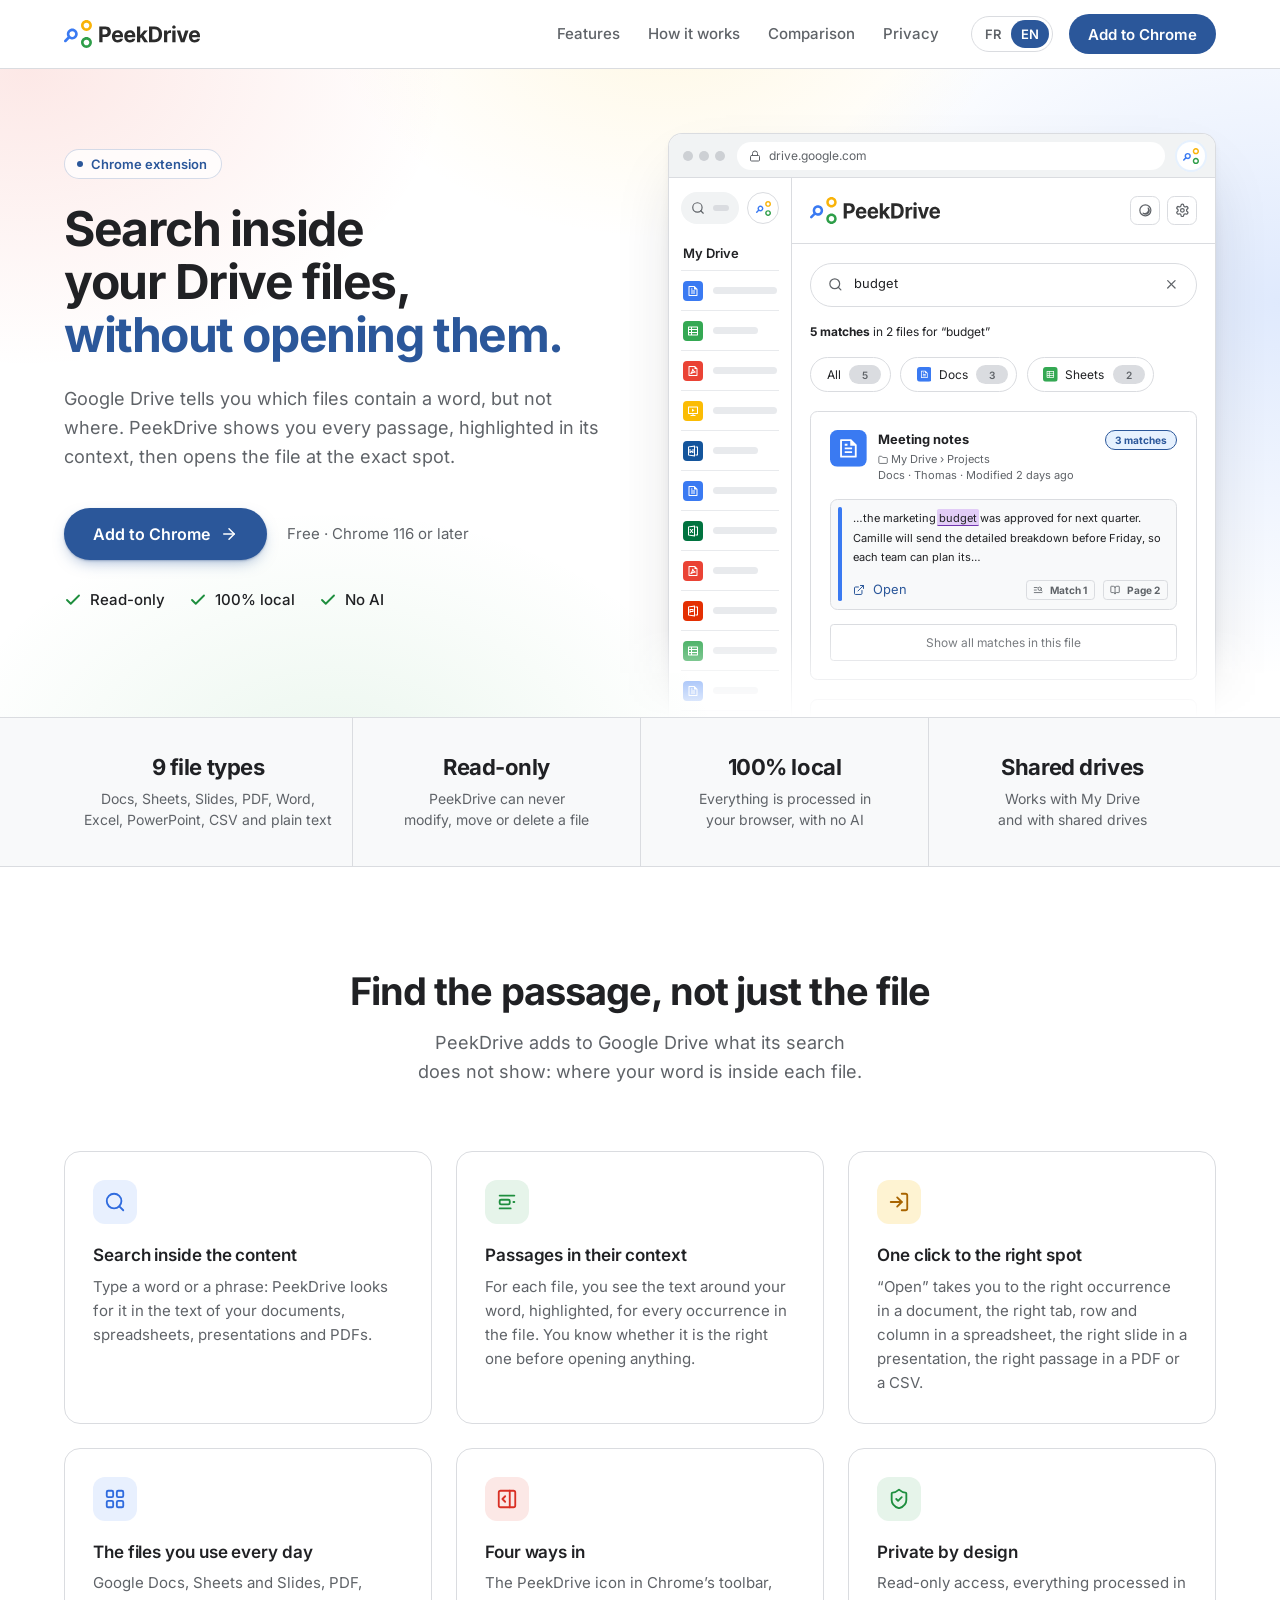
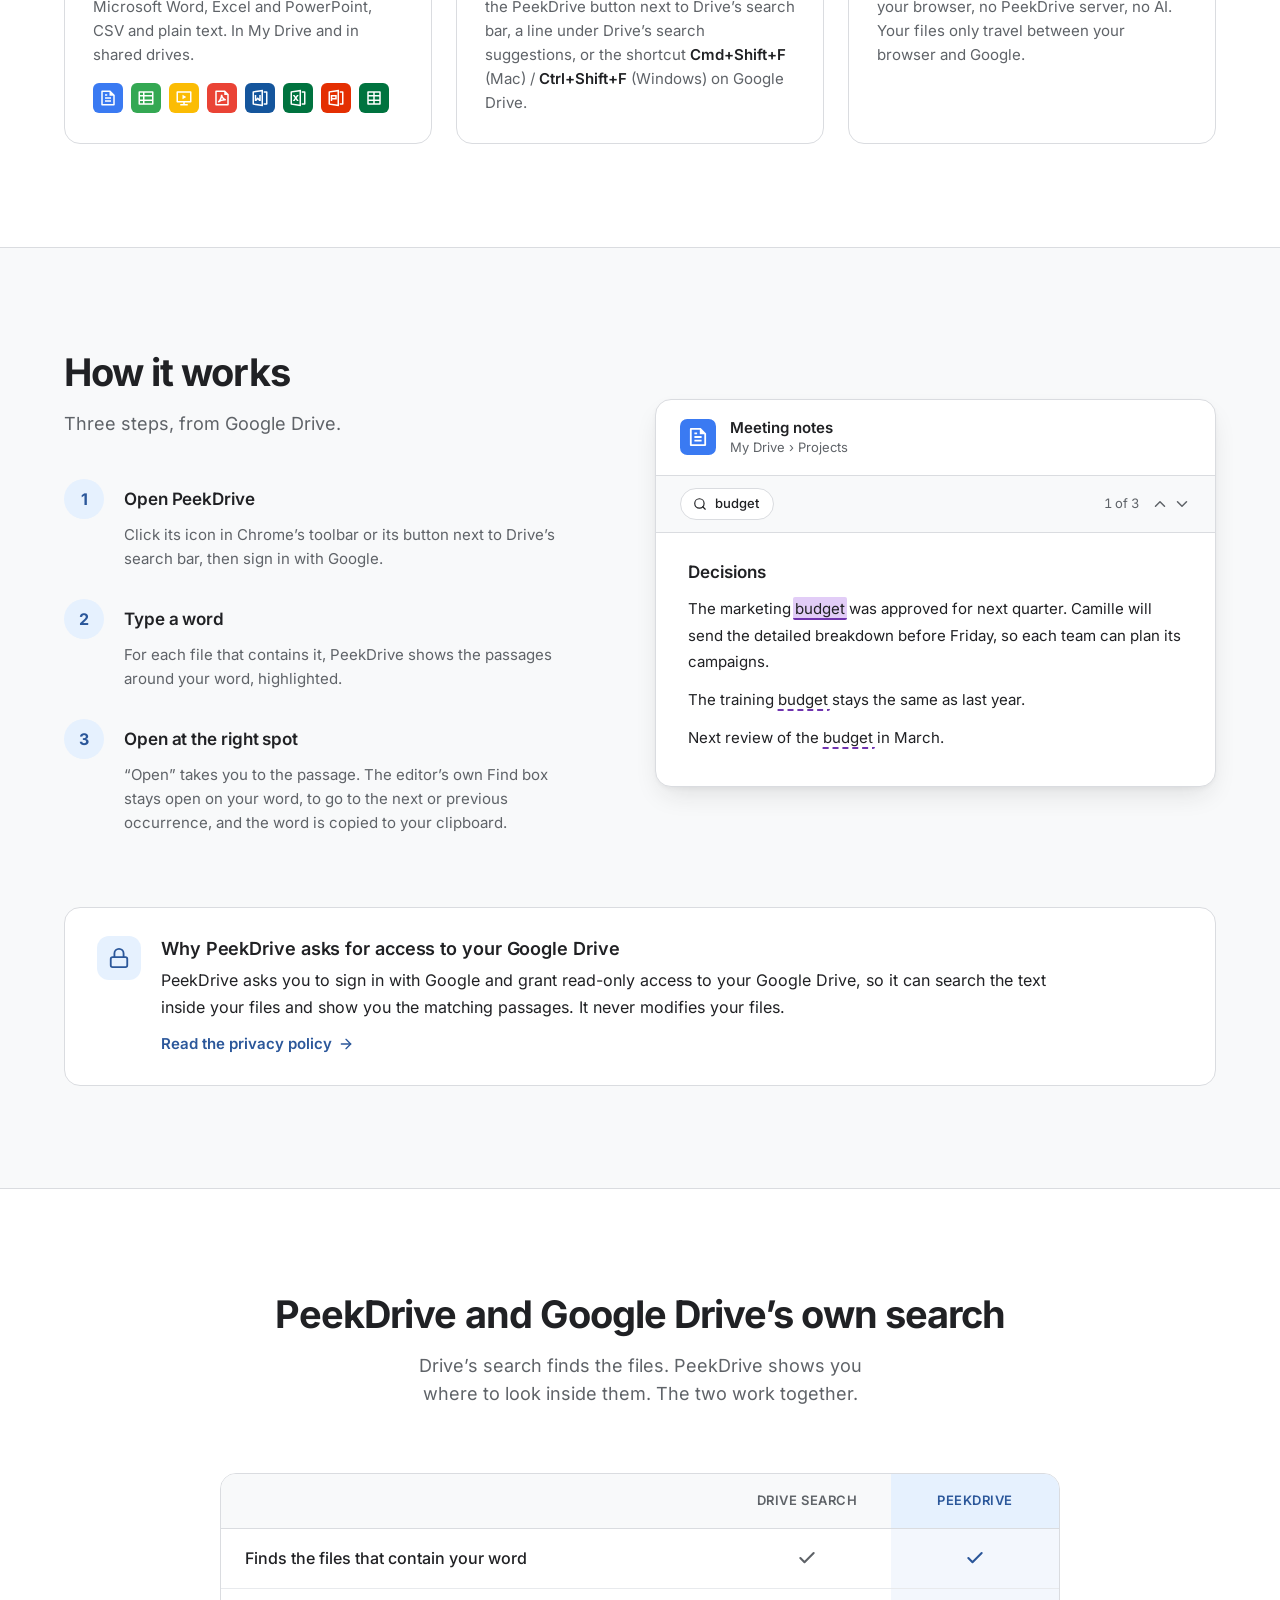
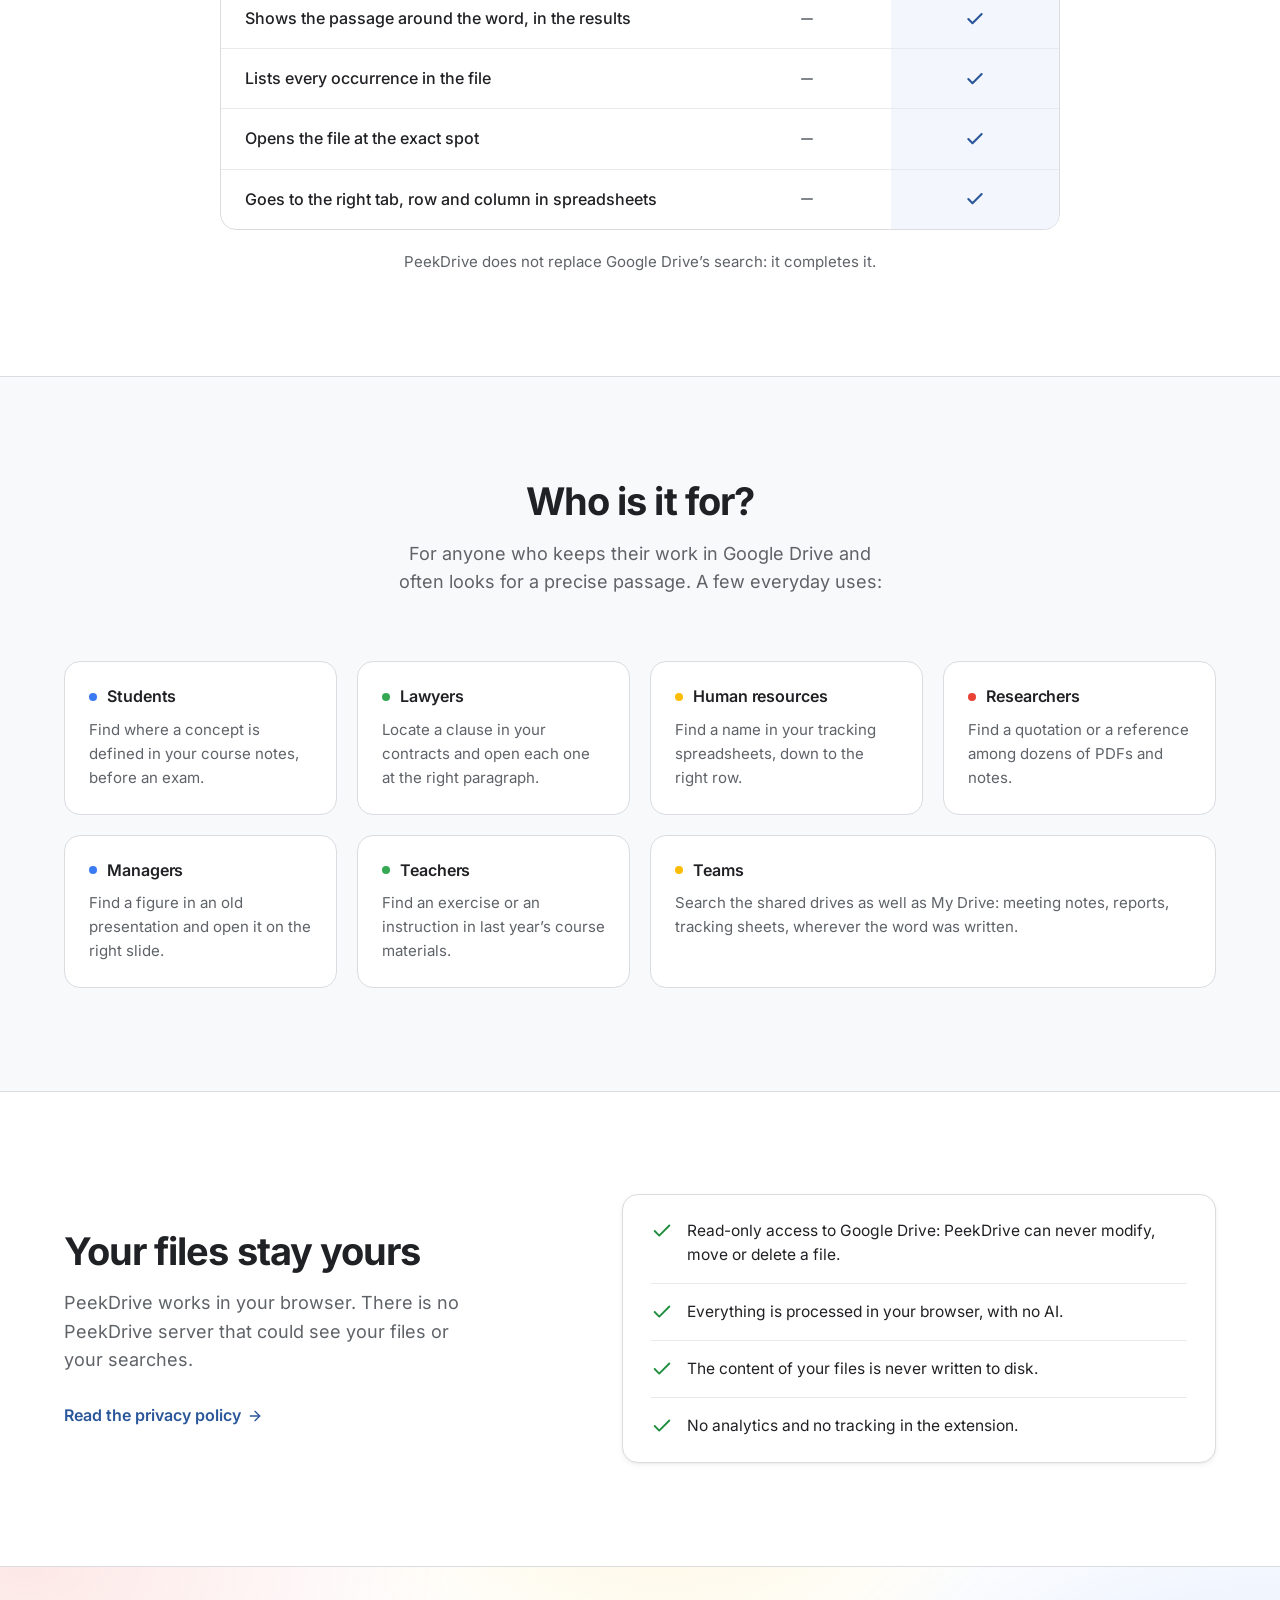
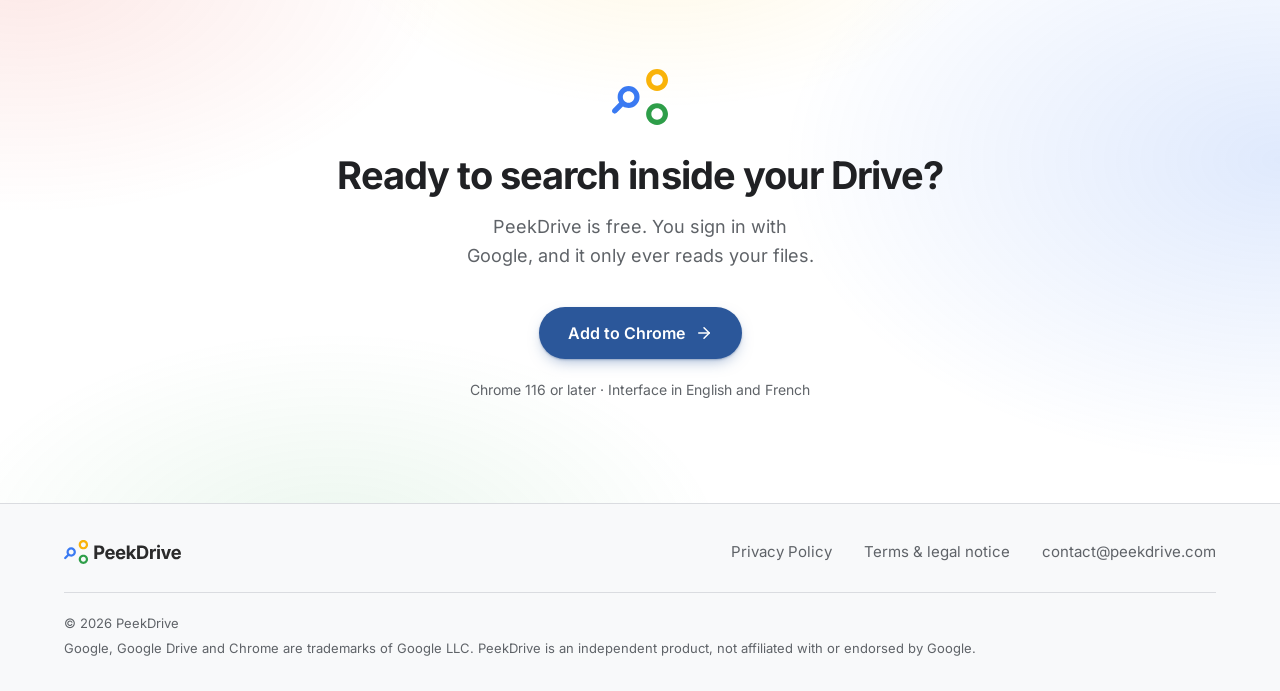
==== commit 06cf24f6: "Refonte du site : corrections après relecture (maquette du panneau lisible, alignements, formulaire " ====
--- a/index.html
+++ b/index.html
@@ -14,7 +14,7 @@
     <meta property="og:image" content="https://peekdrive.com/assets/og.jpg">
     <meta property="og:image:width" content="1200">
     <meta property="og:image:height" content="630">
-    <meta property="og:image:alt" content="The PeekDrive panel showing, for one word, the matching passages of several Google Drive files.">
+    <meta property="og:image:alt" content="The PeekDrive panel showing, for the word “budget”, the passage of a Google Drive file where it appears, highlighted, with an Open link.">
     <meta property="og:locale" content="en_US">
     <meta property="og:locale:alternate" content="fr_FR">
     <meta name="twitter:card" content="summary_large_image">
@@ -211,8 +211,8 @@
             <div class="container">
                 <ul class="facts-grid">
                     <li class="fact">
-                        <strong class="fact-value" data-en="8 file types" data-fr="8 formats">8 file types</strong>
-                        <span class="fact-label" data-en="Docs, Sheets, Slides, PDF, Word, Excel, PowerPoint and CSV" data-fr="Docs, Sheets, Slides, PDF, Word, Excel, PowerPoint et CSV">Docs, Sheets, Slides, PDF, Word, Excel, PowerPoint and CSV</span>
+                        <strong class="fact-value" data-en="9 file types" data-fr="9 formats">9 file types</strong>
+                        <span class="fact-label" data-en="Docs, Sheets, Slides, PDF, Word, Excel, PowerPoint, CSV and plain text" data-fr="Docs, Sheets, Slides, PDF, Word, Excel, PowerPoint, CSV et texte brut">Docs, Sheets, Slides, PDF, Word, Excel, PowerPoint, CSV and plain text</span>
                     </li>
                     <li class="fact">
                         <strong class="fact-value" data-en="Read-only" data-fr="Lecture seule">Read-only</strong>
@@ -293,7 +293,7 @@
                             <li class="step">
                                 <span class="step-num" aria-hidden="true">1</span>
                                 <h3 data-en="Open PeekDrive" data-fr="Ouvrez PeekDrive">Open PeekDrive</h3>
-                                <p data-en="Click its icon in Chrome’s toolbar or its button next to Drive’s search bar, then sign in with Google." data-fr="Cliquez sur son icône dans la barre d’outils de Chrome ou sur son bouton à côté de la barre de recherche de Drive, puis connectez-vous avec Google.">Click its icon in Chrome’s toolbar or its button next to Drive’s search bar, then sign in with Google.</p>
+                                <p data-en="Click its icon in Chrome’s toolbar or its button next to Drive’s search bar, then sign in with Google." data-fr="Cliquez sur son icône dans la barre d’outils de Chrome ou sur son bouton à côté de la barre de recherche de Drive, puis &lt;span class=&quot;nw&quot;&gt;connectez-vous&lt;/span&gt; avec Google.">Click its icon in Chrome’s toolbar or its button next to Drive’s search bar, then sign in with Google.</p>
                             </li>
                             <li class="step">
                                 <span class="step-num" aria-hidden="true">2</span>
@@ -303,7 +303,7 @@
                             <li class="step">
                                 <span class="step-num" aria-hidden="true">3</span>
                                 <h3 data-en="Open at the right spot" data-fr="Ouvrez au bon endroit">Open at the right spot</h3>
-                                <p data-en="“Open” takes you to the passage. The editor’s own Find box stays open on your word, to go to the next or previous occurrence, and the word is copied to your clipboard." data-fr="«&amp;nbsp;Ouvrir&amp;nbsp;» vous amène au passage. La recherche de l’éditeur reste ouverte sur votre mot, pour passer à l’occurrence suivante ou précédente, et le mot est copié dans votre presse-papier.">“Open” takes you to the passage. The editor’s own Find box stays open on your word, to go to the next or previous occurrence, and the word is copied to your clipboard.</p>
+                                <p data-en="“Open” takes you to the passage. The editor’s own Find box stays open on your word, to go to the next or previous occurrence, and the word is copied to your clipboard." data-fr="«&amp;nbsp;Ouvrir&amp;nbsp;» vous amène au passage. La recherche de l’éditeur reste ouverte sur votre mot, pour passer à l’occurrence suivante ou précédente, et le mot est copié dans votre &lt;span class=&quot;nw&quot;&gt;presse-papier&lt;/span&gt;.">“Open” takes you to the passage. The editor’s own Find box stays open on your word, to go to the next or previous occurrence, and the word is copied to your clipboard.</p>
                             </li>
                         </ol>
                     </div>
@@ -334,7 +334,7 @@
                     <span class="icon-tile"><svg class="i" aria-hidden="true"><use href="#i-lock"/></svg></span>
                     <div>
                         <h3 data-en="Why PeekDrive asks for access to your Google Drive" data-fr="Pourquoi PeekDrive demande l’accès à votre Google Drive">Why PeekDrive asks for access to your Google Drive</h3>
-                        <p data-en="PeekDrive asks you to sign in with Google and grant read-only access to your Google Drive, so it can search the text inside your files and show you the matching passages. It never modifies your files." data-fr="PeekDrive vous demande de vous connecter avec Google et d'autoriser un accès en lecture seule à votre Google Drive, afin de rechercher le texte à l'intérieur de vos fichiers et de vous montrer les passages correspondants. Il ne modifie jamais vos fichiers.">PeekDrive asks you to sign in with Google and grant read-only access to your Google Drive, so it can search the text inside your files and show you the matching passages. It never modifies your files.</p>
+                        <p data-en="PeekDrive asks you to sign in with Google and grant &lt;span class=&quot;nw&quot;&gt;read-only&lt;/span&gt; access to your Google Drive, so it can search the text inside your files and show you the matching passages. It never modifies your files." data-fr="PeekDrive vous demande de vous connecter avec Google et d'autoriser un accès en lecture seule à votre Google Drive, afin de rechercher le texte à l'intérieur de vos fichiers et de vous montrer les passages correspondants. Il ne modifie jamais vos fichiers.">PeekDrive asks you to sign in with Google and grant <span class="nw">read-only</span> access to your Google Drive, so it can search the text inside your files and show you the matching passages. It never modifies your files.</p>
                         <a class="more" href="privacy.html"><span data-en="Read the privacy policy" data-fr="Lire la politique de confidentialité">Read the privacy policy</span><svg class="i" aria-hidden="true"><use href="#i-arrow"/></svg></a>
                     </div>
                 </div>
--- a/assets/site.css
+++ b/assets/site.css
@@ -113,7 +113,7 @@
   padding: 10px 16px; border-radius: var(--radius-s);
   background: var(--blue); color: var(--white); font-weight: 600;
 }
-.skip-link:focus { top: 12px; outline-color: var(--text); }
+.skip-link:focus { top: calc(var(--header-h) + 12px); outline-color: var(--text); }
 .nw { white-space: nowrap; }
 
 /* Icons: one stroke style, the one of the PeekDrive panel. */
@@ -131,6 +131,8 @@
 h2 { font-size: clamp(1.75rem, 1.25rem + 1.6vw, 2.375rem); font-weight: 700; line-height: 1.16; letter-spacing: -0.025em; }
 h3 { font-size: 1.0625rem; font-weight: 600; line-height: 1.35; letter-spacing: -0.005em; }
 .lead { margin-top: 16px; font-size: 1.125rem; line-height: 1.6; color: var(--text-2); text-wrap: pretty; }
+/* Centred intros: two lines of similar length, like the title above them. */
+.section-head .lead, .final .lead, .page-hero .lead { text-wrap: balance; }
 
 /* ── Header ──────────────────────────────────────────────────────────────── */
 .site-header {
@@ -218,8 +220,10 @@
 
 .hero-visual {
   --bleed: 48px;  /* room kept around the window for its shadow, inside the mask */
-  position: relative; min-height: 420px; margin: 40px calc(-1 * var(--bleed)) 0; padding: 24px var(--bleed) 0;
-  /* The window runs past the bottom of the hero and fades out there. */
+  position: relative; min-height: 608px; margin: 40px calc(-1 * var(--bleed)) 0; padding: 24px var(--bleed) 0;
+  /* The window runs past the bottom of the hero and fades out there. Its height
+     is set at each breakpoint so the fade never falls on the title of a result
+     card: it starts under the first card, or under the header of the second. */
   -webkit-mask-image: linear-gradient(to bottom, #000 calc(100% - 88px), transparent);
   mask-image: linear-gradient(to bottom, #000 calc(100% - 88px), transparent);
 }
@@ -260,9 +264,9 @@
    row and the details can be re-aligned with the final panel in one place.
    Sizes are the design's pixels; the whole panel is then scaled by --pd-zoom,
    and --pd-hair keeps the borders one device pixel wide. */
-.pd-wrap { flex: none; width: var(--pd-w, 372px); border-left: 1px solid var(--border); overflow: hidden; background: #FFFFFF; }
+.pd-wrap { flex: none; width: var(--pd-w, 424px); border-left: 1px solid var(--border); overflow: hidden; background: #FFFFFF; }
 .pd {
-  --pd-zoom: 0.8;
+  --pd-zoom: 0.92;
   --pd-hair: calc(1px / var(--pd-zoom));
   --pd-blue: #2B579A;
   --pd-blue-tint: #E6F1FE;
@@ -306,7 +310,7 @@
 .pd-excerpt::before { content: ""; position: absolute; left: 8px; top: 8px; bottom: 8px; width: 4px; border-radius: 2px; background: var(--pd-bar); }
 .pd-excerpt--sheets { --pd-bar: var(--pd-sheets); }
 .pd-text { font-size: 12px; line-height: 21px; }
-.pd mark { padding: 2px 3px 0; border-bottom: 2px solid var(--pd-hl-line); border-radius: 2px; background: var(--pd-hl); color: inherit; }
+.pd mark { padding: 2px 2px 0; margin: 0 -2px; border-bottom: 2px solid var(--pd-hl-line); border-radius: 2px; background: var(--pd-hl); color: inherit; }
 .pd-foot { display: flex; align-items: center; gap: 8px; margin-top: 14px; }
 .pd-open { display: inline-flex; align-items: center; gap: 9px; margin-right: auto; font-size: 14px; line-height: 22px; color: var(--pd-blue); white-space: nowrap; }
 .pd-open .i { width: 13px; height: 13px; }
@@ -321,17 +325,17 @@
 .pd-table th:first-child { width: 46%; }
 .pd-table .is-hit { background: #FEF7E0; }
 @supports not (zoom: 1) {
-  .pd { width: 125%; transform: scale(0.8); transform-origin: 0 0; }
+  .pd { width: 108.7%; transform: scale(0.92); transform-origin: 0 0; }
 }
 /* ══ end of PANEL MOCK ═════════════════════════════════════════════════════ */
 
 /* ── Facts band ──────────────────────────────────────────────────────────── */
 .facts { position: relative; background: var(--surface); border-block: 1px solid var(--border); }
 .facts-grid { display: grid; grid-template-columns: repeat(4, minmax(0, 1fr)); }
-.fact { padding: 36px 24px; text-align: center; }
+.fact { padding: 36px 16px; text-align: center; }
 .fact + .fact { border-left: 1px solid var(--border); }
 .fact-value { display: block; font-size: 1.375rem; font-weight: 700; line-height: 1.25; letter-spacing: -0.02em; color: var(--text); text-wrap: balance; }
-.fact-label { display: block; max-width: 240px; margin: 6px auto 0; font-size: 0.875rem; line-height: 1.5; color: var(--text-2); text-wrap: balance; }
+.fact-label { display: block; max-width: 256px; margin: 6px auto 0; font-size: 0.875rem; line-height: 1.5; color: var(--text-2); text-wrap: balance; }
 
 /* ── Cards (features) ────────────────────────────────────────────────────── */
 .cards { display: grid; grid-template-columns: repeat(3, minmax(0, 1fr)); gap: 24px; }
@@ -372,7 +376,7 @@
 .doc-body { padding: 28px 32px 34px; font-size: 0.9375rem; line-height: 1.75; color: var(--text); }
 .doc-h { margin-bottom: 12px; font-size: 1.0625rem; font-weight: 600; line-height: 1.4; }
 .doc-body p + p { margin-top: 12px; }
-.doc mark { padding: 2px 3px 0; border-bottom: 2px solid var(--hl-line); border-radius: 2px; background: var(--hl); color: inherit; }
+.doc mark { padding: 2px 2px 0; margin: 0 -2px; border-bottom: 2px solid var(--hl-line); border-radius: 2px; background: var(--hl); color: inherit; }
 .doc mark.is-other { border-bottom-style: dashed; background: transparent; }
 
 /* The sentence Google asks for: why Drive access is requested. */
@@ -391,6 +395,8 @@
 .compare .col { width: 168px; text-align: center; }
 .compare .col--pd { background: var(--blue-wash); }
 .compare thead .col--pd { background: var(--blue-tint); color: var(--blue); }
+/* Both column titles on one line ("Recherche Drive" is the long one). */
+.compare thead .col { padding-inline: 8px; white-space: nowrap; }
 .compare td .i { width: 20px; height: 20px; margin-inline: auto; stroke-width: 2.5; }
 .compare .yes { color: var(--blue); }
 .compare .yes--drive { color: var(--text-2); }
@@ -516,16 +522,16 @@
 /* ── Responsive ──────────────────────────────────────────────────────────── */
 @media (max-width: 1199px) {
   .hero-grid { grid-template-columns: minmax(0, 1fr) 448px; column-gap: 40px; }
-  .hero-copy { padding-block: 64px 88px; }
-  .hero-visual { --bleed: 32px; margin-top: 32px; }
-  .pd-wrap { --pd-w: 318px; }
-  .pd { --pd-zoom: 0.72; }
-  @supports not (zoom: 1) { .pd { width: 138.9%; transform: scale(0.72); } }
+  .hero-copy { align-self: center; padding-block: 64px 88px; }
+  .hero-visual { --bleed: 32px; min-height: 627px; margin-top: 32px; }
+  .pd-wrap { --pd-w: 340px; }
+  .pd { --pd-zoom: 0.78; }
+  @supports not (zoom: 1) { .pd { width: 128.2%; transform: scale(0.78); } }
   .how-grid, .privacy-grid { gap: 48px; }
   .nav { gap: 24px; }
   .nav-links { gap: 22px; }
   .compare .col { width: 152px; }
-  .fact { padding-inline: 16px; }
+  .fact { padding-inline: 12px; }
   .fact-label { font-size: 0.8125rem; }
 }
 /* The four French links need about 1000 px next to the logo, the switch and the
@@ -534,22 +540,35 @@
   .nav-links { display: none; }
   .nav-actions { margin-left: auto; }
 }
-@media (max-width: 959px) {
-  .hero-grid { grid-template-columns: minmax(0, 1fr); }
-  .hero-copy { padding-block: 56px 0; }
-  .hero .lead { max-width: 600px; }
-  .hero-visual { --bleed: 24px; width: 100%; max-width: 608px; height: 500px; min-height: 0; margin: 32px auto 0; }
-  .pd-wrap { --pd-w: 372px; }
-  .pd { --pd-zoom: 0.8; }
-  @supports not (zoom: 1) { .pd { width: 125%; transform: scale(0.8); } }
+/* Small laptops and below: the facts on two rows (every label on two lines)… */
+@media (max-width: 1099px) {
   .facts-grid { grid-template-columns: repeat(2, minmax(0, 1fr)); }
+  .fact { padding-inline: 16px; }
   .fact:nth-child(3) { border-left: 0; }
   .fact:nth-child(n + 3) { border-top: 1px solid var(--border); }
   .fact-label { font-size: 0.875rem; }
+}
+/* …and one column less in the grids, so no card title wraps alone in its row. */
+@media (min-width: 960px) and (max-width: 1099px) {
+  .uses { grid-template-columns: repeat(3, minmax(0, 1fr)); }
+  .use--wide { grid-column: 1 / -1; }
+  .cards { grid-template-columns: repeat(2, minmax(0, 1fr)); }
+}
+@media (max-width: 959px) {
+  .hero-grid { grid-template-columns: minmax(0, 1fr); }
+  .hero-copy { align-self: auto; padding-block: 56px 0; }
+  .hero .lead { max-width: 600px; }
+  .hero-visual { --bleed: 24px; width: 100%; max-width: 608px; height: 618px; min-height: 0; margin: 32px auto 0; }
+  .pd-wrap { --pd-w: 436px; }
+  .pd { --pd-zoom: 0.94; }
+  @supports not (zoom: 1) { .pd { width: 106.4%; transform: scale(0.94); } }
   .cards { grid-template-columns: repeat(2, minmax(0, 1fr)); }
   .how-grid, .privacy-grid { grid-template-columns: minmax(0, 1fr); gap: 48px; }
   .uses { grid-template-columns: repeat(2, minmax(0, 1fr)); }
   .use--wide { grid-column: 1 / -1; }
+}
+@media (max-width: 719px) {
+  .cards { grid-template-columns: minmax(0, 1fr); }
 }
 @media (max-width: 639px) {
   :root { --gutter: 20px; --header-h: 60px; }
@@ -557,7 +576,7 @@
   .nav-actions .btn { display: none; }
   .hero-copy { padding-top: 44px; }
   .hero-cta .btn { width: 100%; }
-  .hero-visual { --bleed: 20px; width: auto; max-width: none; height: 470px; margin: 20px -20px 0; }
+  .hero-visual { --bleed: 20px; width: auto; max-width: none; height: 505px; margin: 20px -20px 0; }
   .ticks { gap: 10px 18px; font-size: 0.875rem; }
   .drive { display: none; }
   .pd-wrap { flex: 1; width: auto; border-left: 0; }
@@ -565,7 +584,8 @@
   @supports not (zoom: 1) { .pd { width: 135.2%; transform: scale(0.74); } }
   .fact { padding: 28px 16px; }
   .fact-value { font-size: 1.1875rem; }
-  .cards, .uses { grid-template-columns: minmax(0, 1fr); gap: 16px; }
+  .uses { grid-template-columns: minmax(0, 1fr); }
+  .cards, .uses { gap: 16px; }
   .card { padding: 24px; }
   .doc-head, .doc-find { padding-inline: 18px; }
   .doc-body { padding: 22px 20px 26px; }
@@ -573,16 +593,33 @@
   .compare th, .compare td { padding: 16px 14px; }
   .compare .col { width: 86px; padding-inline: 8px; }
   .compare thead th { font-size: 0.6875rem; letter-spacing: 0.02em; }
+  .compare thead .col { white-space: normal; }
   .compare tbody th { font-size: 0.9375rem; }
   .checks { padding: 4px 20px; }
   .footer-top { flex-direction: column; align-items: flex-start; }
   .footer-links { flex-direction: column; }
   .panel { padding: 24px 20px; }
   .guide .panel { padding: 24px 20px; column-gap: 16px; }
+  .guide p { grid-column: 1 / -1; margin-top: 12px; }
   .choices { grid-template-columns: minmax(0, 1fr); }
   .form-foot { grid-template-columns: minmax(0, 1fr); row-gap: 16px; }
-  .form-foot .btn, .rejoin .btn { width: 100%; }
+  .form-foot .btn, .rejoin .btn, .final .btn, .page-cta .btn { width: 100%; }
   .form-done { padding-block: 32px; }
+}
+@media (max-width: 379px) {
+  .ticks { gap: 8px 12px; }
+  .fact { padding-inline: 12px; }
+  .fact-value { font-size: 1.0625rem; }
+}
+/* Smallest phones: the panel keeps the design width it has at 360 px, and the
+   three ticks, which no longer fit on one row, are stacked. */
+@media (max-width: 339px) {
+  .pd { --pd-zoom: 0.64; }
+  @supports not (zoom: 1) { .pd { width: 156.25%; transform: scale(0.64); } }
+  .ticks { flex-direction: column; }
+  .hero-visual { height: 450px; }
+  .fact { padding-inline: 8px; }
+  .fact-value { font-size: 1rem; }
 }
 
 @media (prefers-reduced-motion: reduce) {
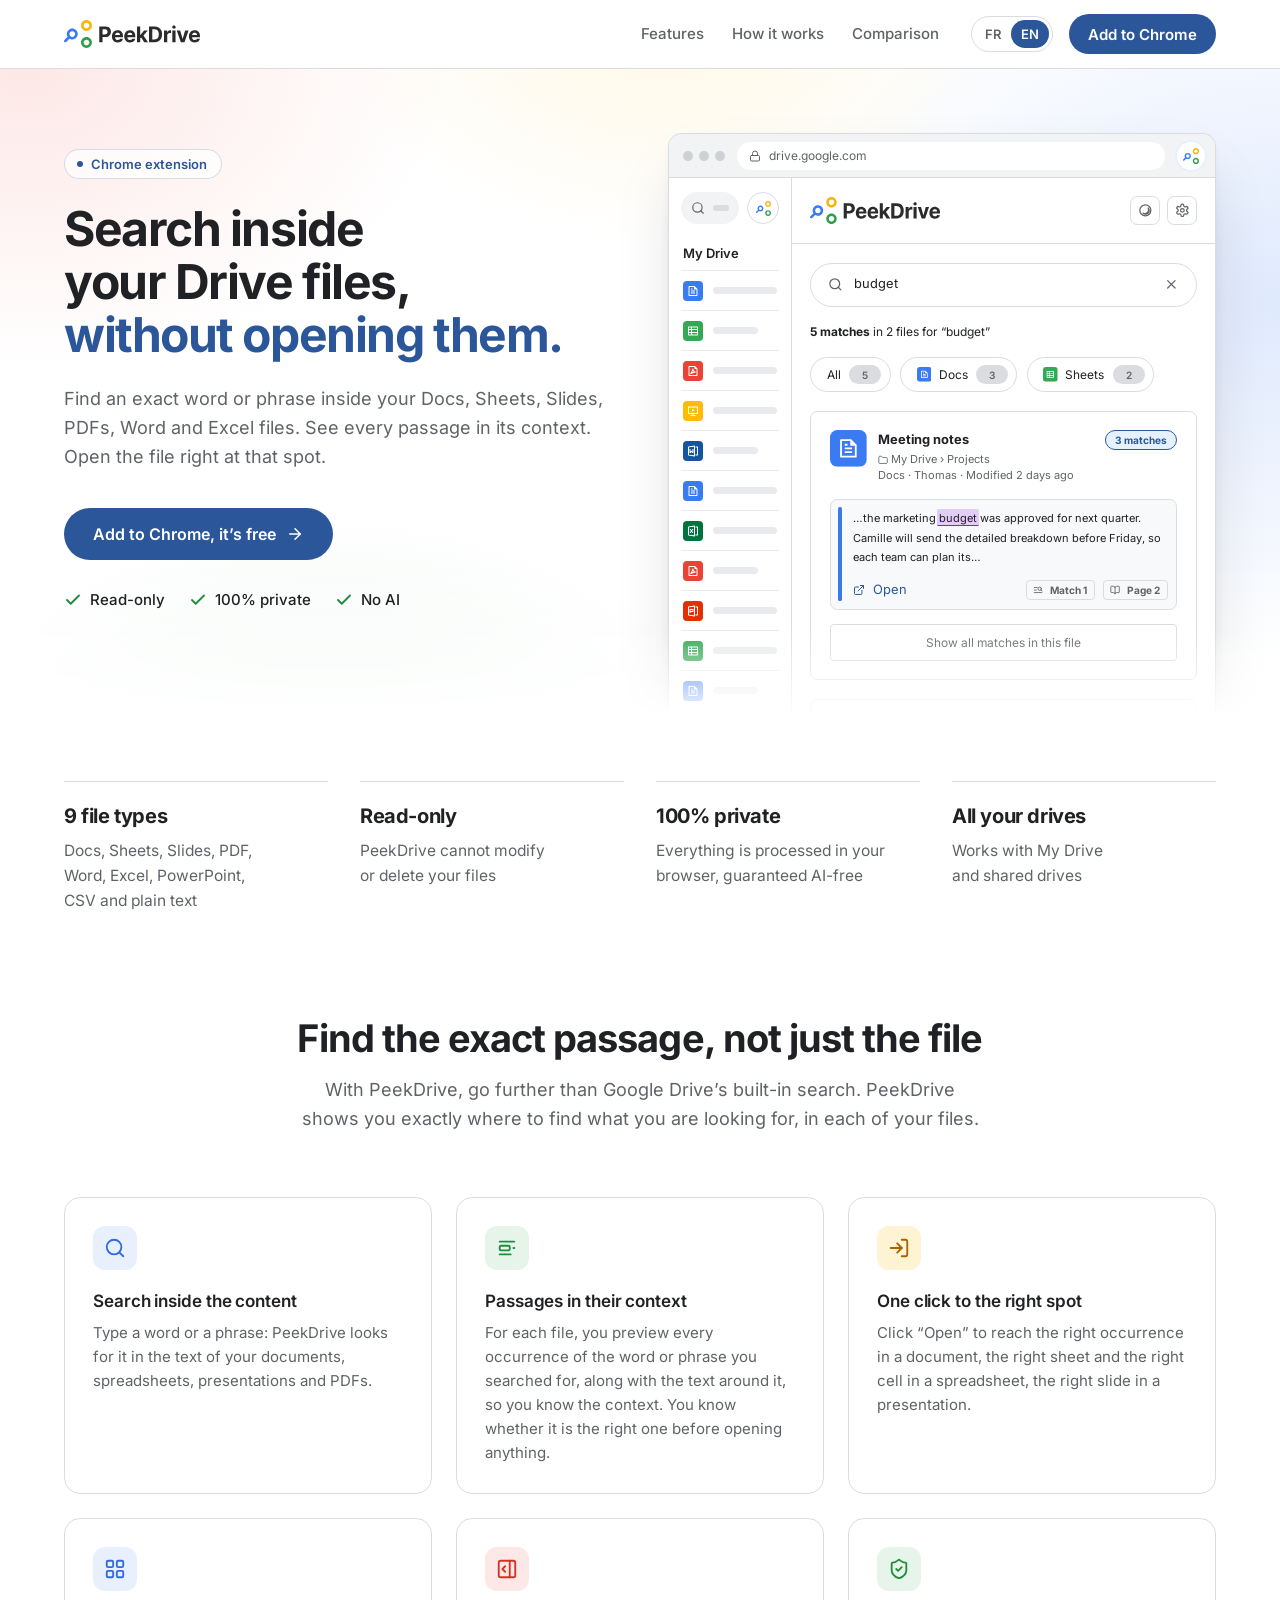
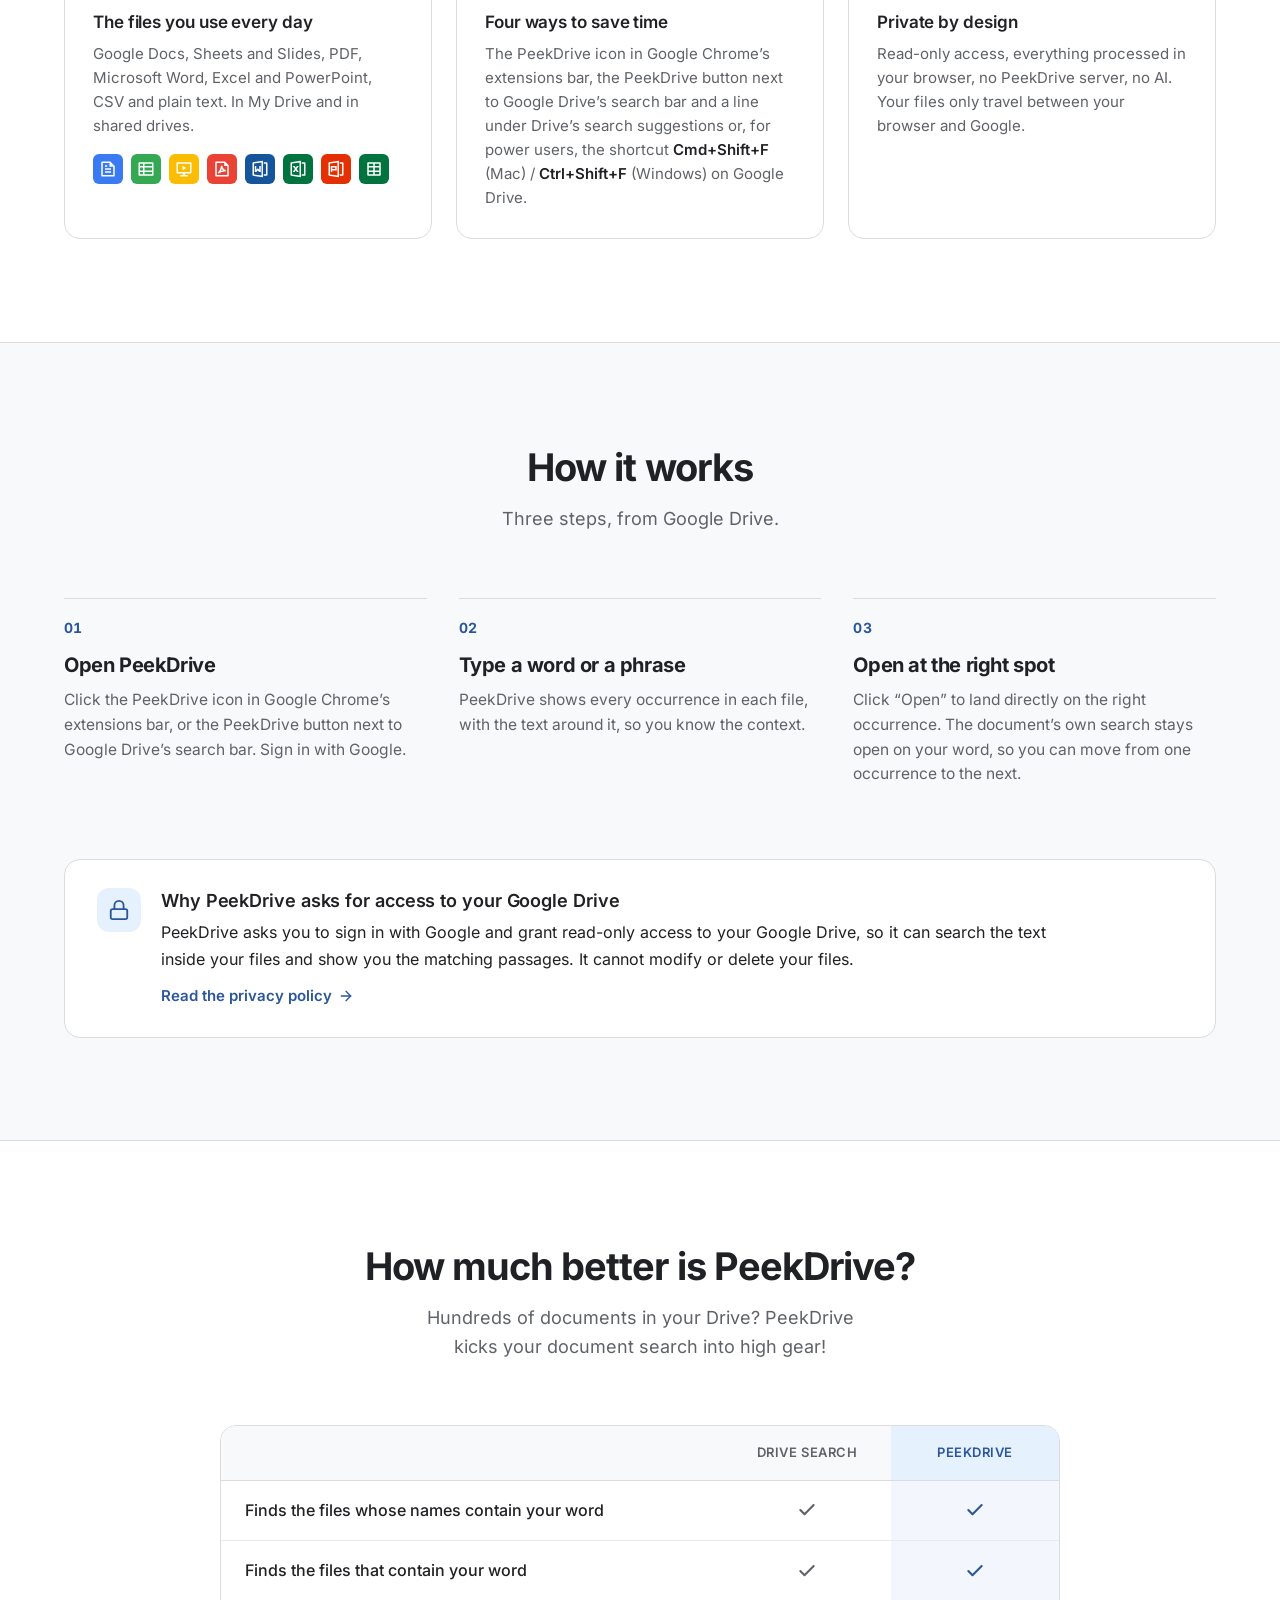
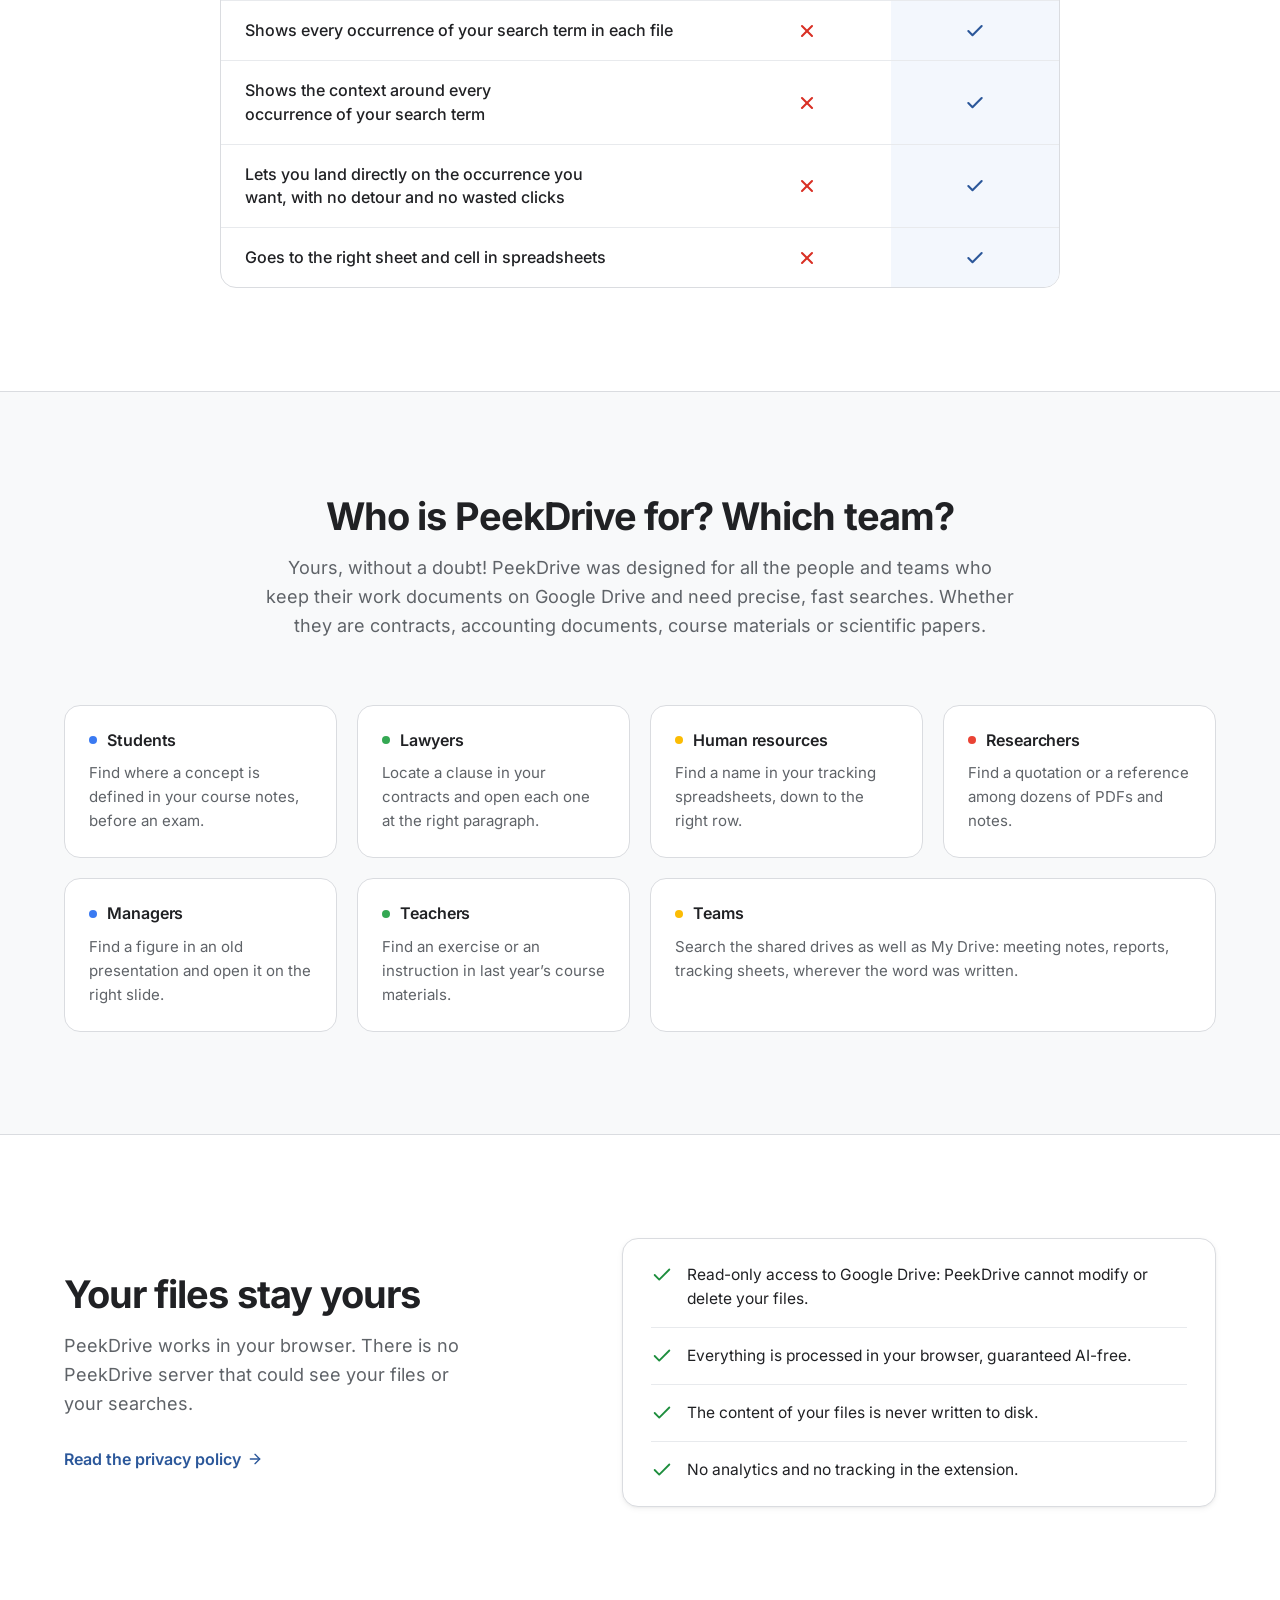
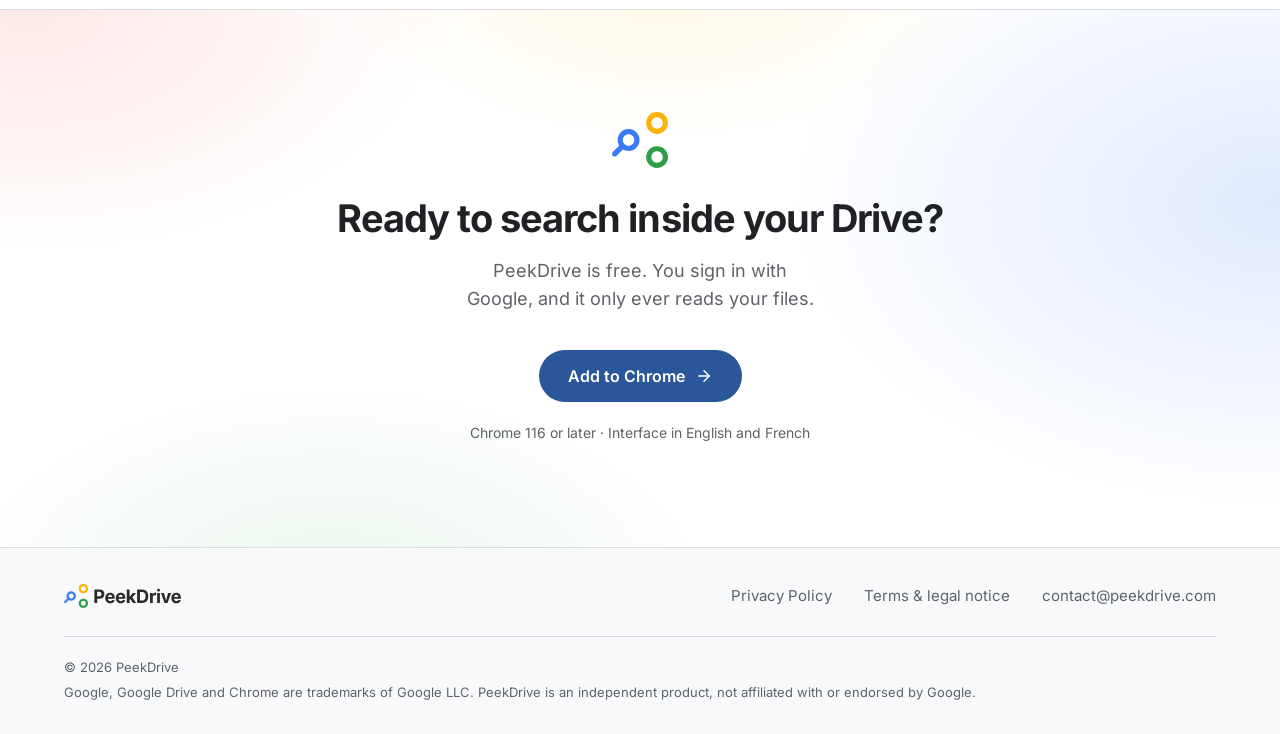
==== commit 77c96751: "Refonte du site : retours de Thomas sur les textes de la page d'accueil - Accroche réécrite, bouton " ====
--- a/index.html
+++ b/index.html
@@ -4,12 +4,12 @@
     <meta charset="UTF-8">
     <meta name="viewport" content="width=device-width, initial-scale=1.0">
     <title data-en="PeekDrive: search inside your Google Drive files" data-fr="PeekDrive : cherchez dans vos fichiers Google Drive">PeekDrive: search inside your Google Drive files</title>
-    <meta name="description" content="PeekDrive is a free Chrome extension that searches inside your Google Drive files, shows the passages that match and opens each file at the right spot. Read-only, 100% local, no AI.">
+    <meta name="description" content="PeekDrive is a free Chrome extension that searches inside your Google Drive files, shows the passages that match and opens each file at the right spot. Read-only, 100% private, no AI.">
     <link rel="canonical" href="https://peekdrive.com/">
     <meta property="og:type" content="website">
     <meta property="og:site_name" content="PeekDrive">
     <meta property="og:title" content="PeekDrive: search inside your Google Drive files">
-    <meta property="og:description" content="A free Chrome extension that shows where your word is inside each Google Drive file, then opens the file at the right spot. Read-only, 100% local, no AI.">
+    <meta property="og:description" content="A free Chrome extension that shows where your word is inside each Google Drive file, then opens the file at the right spot. Read-only, 100% private, no AI.">
     <meta property="og:url" content="https://peekdrive.com/">
     <meta property="og:image" content="https://peekdrive.com/assets/og.jpg">
     <meta property="og:image:width" content="1200">
@@ -53,7 +53,6 @@
         <symbol id="i-check" viewBox="0 0 24 24"><path d="M20 6 9 17l-5-5"/></symbol>
         <symbol id="i-arrow" viewBox="0 0 24 24"><path d="M5 12h14"/><path d="m12 5 7 7-7 7"/></symbol>
         <symbol id="i-x" viewBox="0 0 24 24"><path d="M18 6 6 18"/><path d="m6 6 12 12"/></symbol>
-        <symbol id="i-minus" viewBox="0 0 24 24"><path d="M6 12h12"/></symbol>
         <symbol id="i-lock" viewBox="0 0 24 24"><rect width="18" height="11" x="3" y="11" rx="2"/><path d="M7 11V7a5 5 0 0 1 10 0v4"/></symbol>
         <symbol id="i-open" viewBox="0 0 24 24"><path d="M15 3h6v6"/><path d="M10 14 21 3"/><path d="M18 13v6a2 2 0 0 1-2 2H5a2 2 0 0 1-2-2V8a2 2 0 0 1 2-2h6"/></symbol>
         <symbol id="i-folder" viewBox="0 0 24 24"><path d="M20 20a2 2 0 0 0 2-2V8a2 2 0 0 0-2-2h-7.9a2 2 0 0 1-1.69-.9L9.6 3.9A2 2 0 0 0 7.93 3H4a2 2 0 0 0-2 2v13a2 2 0 0 0 2 2Z"/></symbol>
@@ -67,8 +66,6 @@
         <symbol id="i-grid" viewBox="0 0 24 24"><rect width="7" height="7" x="3" y="3" rx="1.5"/><rect width="7" height="7" x="14" y="3" rx="1.5"/><rect width="7" height="7" x="14" y="14" rx="1.5"/><rect width="7" height="7" x="3" y="14" rx="1.5"/></symbol>
         <symbol id="i-panel" viewBox="0 0 24 24"><rect width="18" height="18" x="3" y="3" rx="2"/><path d="M15 3v18"/><path d="m10 15-3-3 3-3"/></symbol>
         <symbol id="i-shield" viewBox="0 0 24 24"><path d="M20 13c0 5-3.5 7.5-7.66 8.95a1 1 0 0 1-.67-.01C7.5 20.5 4 18 4 13V6a1 1 0 0 1 1-1c2 0 4.5-1.2 6.24-2.72a1.17 1.17 0 0 1 1.52 0C14.51 3.81 17 5 19 5a1 1 0 0 1 1 1z"/><path d="m9 12 2 2 4-4"/></symbol>
-        <symbol id="i-up" viewBox="0 0 24 24"><path d="m18 15-6-6-6 6"/></symbol>
-        <symbol id="i-down" viewBox="0 0 24 24"><path d="m6 9 6 6 6-6"/></symbol>
     </svg>
     <header class="site-header">
         <div class="container nav">
@@ -77,7 +74,6 @@
                 <a href="#features" data-en="Features" data-fr="Fonctionnalités">Features</a>
                 <a href="#how" data-en="How it works" data-fr="Comment ça marche">How it works</a>
                 <a href="#compare" data-en="Comparison" data-fr="Comparatif">Comparison</a>
-                <a href="privacy.html" data-en="Privacy" data-fr="Confidentialité">Privacy</a>
             </nav>
             <div class="nav-actions">
                 <div class="lang-switch" role="group" aria-label="Language" data-en-aria-label="Language" data-fr-aria-label="Langue">
@@ -95,14 +91,13 @@
                 <div class="hero-copy">
                     <p class="badge" data-en="Chrome extension" data-fr="Extension Chrome">Chrome extension</p>
                     <h1 id="h-hero" data-en="Search inside your Drive files, &lt;span&gt;without opening them.&lt;/span&gt;" data-fr="Cherchez dans vos fichiers Drive, &lt;span&gt;sans les ouvrir.&lt;/span&gt;">Search inside your Drive files, <span>without opening them.</span></h1>
-                    <p class="lead" data-en="Google Drive tells you which files contain a word, but not where. PeekDrive shows you every passage, highlighted in its context, then opens the file at the exact spot." data-fr="Google Drive vous dit quels fichiers contiennent un mot, mais pas où. PeekDrive vous montre chaque passage, surligné dans son contexte, puis ouvre le fichier au bon endroit.">Google Drive tells you which files contain a word, but not where. PeekDrive shows you every passage, highlighted in its context, then opens the file at the exact spot.</p>
+                    <p class="lead" data-en="Find an exact word or phrase inside your Docs, Sheets, Slides, PDFs, Word and Excel files. See every passage in its context. Open the file right at that spot." data-fr="Trouvez un mot ou une expression exacte dans vos Docs, Sheets, Slides, PDF, Word et Excel. Voyez chaque passage dans son contexte. Ouvrez le fichier pile au bon endroit.">Find an exact word or phrase inside your Docs, Sheets, Slides, PDFs, Word and Excel files. See every passage in its context. Open the file right at that spot.</p>
                     <div class="hero-cta">
-                        <a class="btn btn--primary" href="https://chromewebstore.google.com/detail/piecapgomaejneknjkfpdhcpegihmjpd" target="_blank" rel="noopener"><span data-en="Add to Chrome" data-fr="Ajouter à Chrome">Add to Chrome</span><svg class="i" aria-hidden="true"><use href="#i-arrow"/></svg></a>
-                        <p class="hero-cta-note" data-en="Free · Chrome 116 or later" data-fr="Gratuit · Chrome 116 ou version ultérieure">Free · Chrome 116 or later</p>
+                        <a class="btn btn--primary" href="https://chromewebstore.google.com/detail/piecapgomaejneknjkfpdhcpegihmjpd" target="_blank" rel="noopener"><span data-en="Add to Chrome, it’s free" data-fr="Ajouter à Chrome, c’est gratuit">Add to Chrome, it’s free</span><svg class="i" aria-hidden="true"><use href="#i-arrow"/></svg></a>
                     </div>
                     <ul class="ticks">
                         <li><svg class="i" aria-hidden="true"><use href="#i-check"/></svg><span data-en="Read-only" data-fr="Lecture seule">Read-only</span></li>
-                        <li><svg class="i" aria-hidden="true"><use href="#i-check"/></svg><span data-en="100% local" data-fr="100% local">100% local</span></li>
+                        <li><svg class="i" aria-hidden="true"><use href="#i-check"/></svg><span data-en="100% private" data-fr="100% confidentiel">100% private</span></li>
                         <li><svg class="i" aria-hidden="true"><use href="#i-check"/></svg><span data-en="No AI" data-fr="Sans IA">No AI</span></li>
                     </ul>
                 </div>
@@ -216,15 +211,15 @@
                     </li>
                     <li class="fact">
                         <strong class="fact-value" data-en="Read-only" data-fr="Lecture seule">Read-only</strong>
-                        <span class="fact-label" data-en="PeekDrive can never modify, move or delete a file" data-fr="PeekDrive ne peut jamais modifier, déplacer ni supprimer un fichier">PeekDrive can never modify, move or delete a file</span>
+                        <span class="fact-label" data-en="PeekDrive cannot modify or delete your files" data-fr="PeekDrive ne peut pas modifier ni supprimer vos fichiers">PeekDrive cannot modify or delete your files</span>
                     </li>
                     <li class="fact">
-                        <strong class="fact-value" data-en="100% local" data-fr="100% local">100% local</strong>
-                        <span class="fact-label" data-en="Everything is processed in your browser, with no AI" data-fr="Tout est traité dans votre navigateur, sans IA">Everything is processed in your browser, with no AI</span>
+                        <strong class="fact-value" data-en="100% private" data-fr="100% confidentiel">100% private</strong>
+                        <span class="fact-label" data-en="Everything is processed in your browser, guaranteed AI-free" data-fr="Tout est traité dans votre navigateur, garanti sans IA">Everything is processed in your browser, guaranteed AI-free</span>
                     </li>
                     <li class="fact">
-                        <strong class="fact-value" data-en="Shared drives" data-fr="Drive partagés">Shared drives</strong>
-                        <span class="fact-label" data-en="Works with My Drive and with shared drives" data-fr="Fonctionne avec Mon Drive et avec les Drive partagés">Works with My Drive and with shared drives</span>
+                        <strong class="fact-value" data-en="All your drives" data-fr="Tous vos espaces">All your drives</strong>
+                        <span class="fact-label" data-en="Works with My Drive and shared drives" data-fr="Fonctionne avec Mon Drive et les Drive partagés">Works with My Drive and shared drives</span>
                     </li>
                 </ul>
             </div>
@@ -234,8 +229,8 @@
         <section class="section" id="features" aria-labelledby="h-features">
             <div class="container">
                 <div class="section-head">
-                    <h2 id="h-features" data-en="Find the passage, not just the file" data-fr="Trouvez le passage, pas seulement le fichier">Find the passage, not just the file</h2>
-                    <p class="lead" data-en="PeekDrive adds to Google Drive what its search does not show: where your word is inside each file." data-fr="PeekDrive ajoute à Google Drive ce que sa recherche ne montre pas&amp;nbsp;: où se trouve votre mot dans chaque fichier.">PeekDrive adds to Google Drive what its search does not show: where your word is inside each file.</p>
+                    <h2 id="h-features" data-en="Find the exact passage, not just the file" data-fr="Trouvez le passage exact, pas seulement le fichier">Find the exact passage, not just the file</h2>
+                    <p class="lead" data-en="With PeekDrive, go further than Google Drive’s built-in search. PeekDrive shows you exactly where to find what you are looking for, in each of your files." data-fr="Grâce à PeekDrive, allez plus loin que la recherche native Google Drive. PeekDrive vous permet de savoir où exactement se trouve ce que vous cherchez, dans chacun de vos fichiers.">With PeekDrive, go further than Google Drive’s built-in search. PeekDrive shows you exactly where to find what you are looking for, in each of your files.</p>
                 </div>
                 <ul class="cards">
                     <li class="card">
@@ -246,12 +241,12 @@
                     <li class="card">
                         <span class="icon-tile tile--green"><svg class="i" aria-hidden="true"><use href="#i-passage"/></svg></span>
                         <h3 data-en="Passages in their context" data-fr="Les passages dans leur contexte">Passages in their context</h3>
-                        <p data-en="For each file, you see the text around your word, highlighted, for every occurrence in the file. You know whether it is the right one before opening anything." data-fr="Pour chaque fichier, vous voyez le texte autour de votre mot, surligné, pour chaque occurrence du fichier. Vous savez si c’est le bon avant d’ouvrir quoi que ce soit.">For each file, you see the text around your word, highlighted, for every occurrence in the file. You know whether it is the right one before opening anything.</p>
+                        <p data-en="For each file, you preview every occurrence of the word or phrase you searched for, along with the text around it, so you know the context. You know whether it is the right one before opening anything." data-fr="Pour chaque fichier, vous prévisualisez toutes les occurrences du mot ou de l’expression recherchée mais également le texte autour afin de connaître le contexte. Vous savez si c’est le bon avant d’ouvrir quoi que ce soit.">For each file, you preview every occurrence of the word or phrase you searched for, along with the text around it, so you know the context. You know whether it is the right one before opening anything.</p>
                     </li>
                     <li class="card">
                         <span class="icon-tile tile--yellow"><svg class="i" aria-hidden="true"><use href="#i-target"/></svg></span>
                         <h3 data-en="One click to the right spot" data-fr="Un clic, au bon endroit">One click to the right spot</h3>
-                        <p data-en="“Open” takes you to the right occurrence in a document, the right tab, row and column in a spreadsheet, the right slide in a presentation, the right passage in a PDF or a CSV." data-fr="«&amp;nbsp;Ouvrir&amp;nbsp;» vous amène à la bonne occurrence dans un document, au bon onglet, à la bonne ligne et à la bonne colonne dans un tableur, à la bonne diapositive dans une présentation, au bon passage dans un PDF ou un CSV.">“Open” takes you to the right occurrence in a document, the right tab, row and column in a spreadsheet, the right slide in a presentation, the right passage in a PDF or a CSV.</p>
+                        <p data-en="Click “Open” to reach the right occurrence in a document, the right sheet and the right cell in a spreadsheet, the right slide in a presentation." data-fr="Cliquez sur «&amp;nbsp;Ouvrir&amp;nbsp;» pour atteindre la bonne occurrence dans un document, la bonne feuille et la bonne cellule dans un tableur, la bonne diapositive dans une présentation.">Click “Open” to reach the right occurrence in a document, the right sheet and the right cell in a spreadsheet, the right slide in a presentation.</p>
                     </li>
                     <li class="card" id="filetypes">
                         <span class="icon-tile tile--blue"><svg class="i" aria-hidden="true"><use href="#i-grid"/></svg></span>
@@ -270,8 +265,8 @@
                     </li>
                     <li class="card">
                         <span class="icon-tile tile--red"><svg class="i" aria-hidden="true"><use href="#i-panel"/></svg></span>
-                        <h3 data-en="Four ways in" data-fr="Quatre façons de l’ouvrir">Four ways in</h3>
-                        <p data-en="The PeekDrive icon in Chrome’s toolbar, the PeekDrive button next to Drive’s search bar, a line under Drive’s search suggestions, or the shortcut &lt;kbd&gt;Cmd+Shift+F&lt;/kbd&gt; (Mac) / &lt;kbd&gt;Ctrl+Shift+F&lt;/kbd&gt; (Windows) on Google Drive." data-fr="L’icône PeekDrive dans la barre d’outils de Chrome, le bouton PeekDrive à côté de la barre de recherche de Drive, une ligne sous les suggestions de recherche de Drive, ou le raccourci &lt;kbd&gt;Cmd+Maj+F&lt;/kbd&gt; (Mac) / &lt;kbd&gt;Ctrl+Maj+F&lt;/kbd&gt; (Windows) sur Google Drive.">The PeekDrive icon in Chrome’s toolbar, the PeekDrive button next to Drive’s search bar, a line under Drive’s search suggestions, or the shortcut <kbd>Cmd+Shift+F</kbd> (Mac) / <kbd>Ctrl+Shift+F</kbd> (Windows) on Google Drive.</p>
+                        <h3 data-en="Four ways to save time" data-fr="Quatre façons de gagner du temps">Four ways to save time</h3>
+                        <p data-en="The PeekDrive icon in Google Chrome’s extensions bar, the PeekDrive button next to Google Drive’s search bar and a line under Drive’s search suggestions or, for power users, the shortcut &lt;kbd&gt;Cmd+Shift+F&lt;/kbd&gt; (Mac) / &lt;kbd&gt;Ctrl+Shift+F&lt;/kbd&gt; (Windows) on Google Drive." data-fr="L’icône PeekDrive dans la barre d’extensions de Google Chrome, le bouton PeekDrive à côté de la barre de recherche de Google Drive et une ligne sous les suggestions de recherche de Drive, ou, pour les expert·e·s, le raccourci &lt;kbd&gt;Cmd+Maj+F&lt;/kbd&gt; (Mac) / &lt;kbd&gt;Ctrl+Maj+F&lt;/kbd&gt; (Windows) sur Google Drive.">The PeekDrive icon in Google Chrome’s extensions bar, the PeekDrive button next to Google Drive’s search bar and a line under Drive’s search suggestions or, for power users, the shortcut <kbd>Cmd+Shift+F</kbd> (Mac) / <kbd>Ctrl+Shift+F</kbd> (Windows) on Google Drive.</p>
                     </li>
                     <li class="card">
                         <span class="icon-tile tile--green"><svg class="i" aria-hidden="true"><use href="#i-shield"/></svg></span>
@@ -285,56 +280,33 @@
         <!-- How it works -->
         <section class="section section--surface" id="how" aria-labelledby="h-how">
             <div class="container">
-                <div class="how-grid">
-                    <div>
-                        <h2 id="h-how" data-en="How it works" data-fr="Comment ça marche">How it works</h2>
-                        <p class="lead" data-en="Three steps, from Google Drive." data-fr="Trois étapes, depuis Google Drive.">Three steps, from Google Drive.</p>
-                        <ol class="steps">
-                            <li class="step">
-                                <span class="step-num" aria-hidden="true">1</span>
-                                <h3 data-en="Open PeekDrive" data-fr="Ouvrez PeekDrive">Open PeekDrive</h3>
-                                <p data-en="Click its icon in Chrome’s toolbar or its button next to Drive’s search bar, then sign in with Google." data-fr="Cliquez sur son icône dans la barre d’outils de Chrome ou sur son bouton à côté de la barre de recherche de Drive, puis &lt;span class=&quot;nw&quot;&gt;connectez-vous&lt;/span&gt; avec Google.">Click its icon in Chrome’s toolbar or its button next to Drive’s search bar, then sign in with Google.</p>
-                            </li>
-                            <li class="step">
-                                <span class="step-num" aria-hidden="true">2</span>
-                                <h3 data-en="Type a word" data-fr="Tapez un mot">Type a word</h3>
-                                <p data-en="For each file that contains it, PeekDrive shows the passages around your word, highlighted." data-fr="Pour chaque fichier qui le contient, PeekDrive affiche les passages autour de votre mot, surlignés.">For each file that contains it, PeekDrive shows the passages around your word, highlighted.</p>
-                            </li>
-                            <li class="step">
-                                <span class="step-num" aria-hidden="true">3</span>
-                                <h3 data-en="Open at the right spot" data-fr="Ouvrez au bon endroit">Open at the right spot</h3>
-                                <p data-en="“Open” takes you to the passage. The editor’s own Find box stays open on your word, to go to the next or previous occurrence, and the word is copied to your clipboard." data-fr="«&amp;nbsp;Ouvrir&amp;nbsp;» vous amène au passage. La recherche de l’éditeur reste ouverte sur votre mot, pour passer à l’occurrence suivante ou précédente, et le mot est copié dans votre &lt;span class=&quot;nw&quot;&gt;presse-papier&lt;/span&gt;.">“Open” takes you to the passage. The editor’s own Find box stays open on your word, to go to the next or previous occurrence, and the word is copied to your clipboard.</p>
-                            </li>
-                        </ol>
-                    </div>
-
-                    <figure class="doc" role="img" aria-label="Illustration: a document opened at the passage, with the Find box open on the word “budget” and the word highlighted in the text." data-en-aria-label="Illustration: a document opened at the passage, with the Find box open on the word “budget” and the word highlighted in the text." data-fr-aria-label="Illustration : un document ouvert au bon passage, avec la recherche ouverte sur le mot « budget » et le mot surligné dans le texte.">
-                        <div class="doc-head">
-                            <svg viewBox="0 0 40 40"><use href="#t-docs"/></svg>
-                            <div>
-                                <p class="doc-name" data-en="Meeting notes" data-fr="Notes de réunion">Meeting notes</p>
-                                <p class="doc-path" data-en="My Drive › Projects" data-fr="Mon Drive › Projets">My Drive › Projects</p>
-                            </div>
-                        </div>
-                        <div class="doc-find">
-                            <span class="doc-find-field"><svg class="i"><use href="#i-search"/></svg>budget</span>
-                            <span class="doc-find-count" data-en="1 of 3" data-fr="1 sur 3">1 of 3</span>
-                            <span class="doc-find-nav"><svg class="i"><use href="#i-up"/></svg><svg class="i"><use href="#i-down"/></svg></span>
-                        </div>
-                        <div class="doc-body">
-                            <p class="doc-h" data-en="Decisions" data-fr="Décisions">Decisions</p>
-                            <p data-en="The marketing &lt;mark&gt;budget&lt;/mark&gt; was approved for next quarter. Camille will send the detailed breakdown before Friday, so each team can plan its campaigns." data-fr="Le &lt;mark&gt;budget&lt;/mark&gt; marketing a été validé pour le prochain trimestre. Camille enverra le détail avant vendredi, pour que chaque équipe puisse planifier ses campagnes.">The marketing <mark>budget</mark> was approved for next quarter. Camille will send the detailed breakdown before Friday, so each team can plan its campaigns.</p>
-                            <p data-en="The training &lt;mark class=&quot;is-other&quot;&gt;budget&lt;/mark&gt; stays the same as last year." data-fr="Le &lt;mark class=&quot;is-other&quot;&gt;budget&lt;/mark&gt; formation reste identique à celui de l’an dernier.">The training <mark class="is-other">budget</mark> stays the same as last year.</p>
-                            <p data-en="Next review of the &lt;mark class=&quot;is-other&quot;&gt;budget&lt;/mark&gt; in March." data-fr="Prochain point sur le &lt;mark class=&quot;is-other&quot;&gt;budget&lt;/mark&gt; en mars.">Next review of the <mark class="is-other">budget</mark> in March.</p>
-                        </div>
-                    </figure>
-                </div>
+                <div class="section-head">
+                    <h2 id="h-how" data-en="How it works" data-fr="Comment ça marche">How it works</h2>
+                    <p class="lead" data-en="Three steps, from Google Drive." data-fr="Trois étapes, depuis Google Drive.">Three steps, from Google Drive.</p>
+                </div>
+                <ol class="rules rules--3">
+                    <li class="rule">
+                        <span class="rule-num" aria-hidden="true">01</span>
+                        <h3 data-en="Open PeekDrive" data-fr="Ouvrez PeekDrive">Open PeekDrive</h3>
+                        <p data-en="Click the PeekDrive icon in Google Chrome’s extensions bar, or the PeekDrive button next to Google Drive’s search bar. Sign in with Google." data-fr="Cliquez sur l’icône PeekDrive dans la barre d’extensions de Google Chrome, ou sur le bouton PeekDrive à côté de la barre de recherche de Google Drive. Connectez-vous avec Google.">Click the PeekDrive icon in Google Chrome’s extensions bar, or the PeekDrive button next to Google Drive’s search bar. Sign in with Google.</p>
+                    </li>
+                    <li class="rule">
+                        <span class="rule-num" aria-hidden="true">02</span>
+                        <h3 data-en="Type a word or a phrase" data-fr="Tapez un mot ou une expression">Type a word or a phrase</h3>
+                        <p data-en="PeekDrive shows every occurrence in each file, with the text around it, so you know the context." data-fr="PeekDrive affiche toutes les occurrences dans chaque fichier, avec le texte autour pour connaître le contexte.">PeekDrive shows every occurrence in each file, with the text around it, so you know the context.</p>
+                    </li>
+                    <li class="rule">
+                        <span class="rule-num" aria-hidden="true">03</span>
+                        <h3 data-en="Open at the right spot" data-fr="Ouvrez au bon endroit">Open at the right spot</h3>
+                        <p data-en="Click “Open” to land directly on the right occurrence. The document’s own search stays open on your word, so you can move from one occurrence to the next." data-fr="Cliquez sur «&amp;nbsp;Ouvrir&amp;nbsp;» pour atteindre directement la bonne occurrence. La recherche du document reste ouverte sur votre mot, pour passer d’une occurrence à l’autre.">Click “Open” to land directly on the right occurrence. The document’s own search stays open on your word, so you can move from one occurrence to the next.</p>
+                    </li>
+                </ol>
 
                 <div class="callout">
                     <span class="icon-tile"><svg class="i" aria-hidden="true"><use href="#i-lock"/></svg></span>
                     <div>
                         <h3 data-en="Why PeekDrive asks for access to your Google Drive" data-fr="Pourquoi PeekDrive demande l’accès à votre Google Drive">Why PeekDrive asks for access to your Google Drive</h3>
-                        <p data-en="PeekDrive asks you to sign in with Google and grant &lt;span class=&quot;nw&quot;&gt;read-only&lt;/span&gt; access to your Google Drive, so it can search the text inside your files and show you the matching passages. It never modifies your files." data-fr="PeekDrive vous demande de vous connecter avec Google et d'autoriser un accès en lecture seule à votre Google Drive, afin de rechercher le texte à l'intérieur de vos fichiers et de vous montrer les passages correspondants. Il ne modifie jamais vos fichiers.">PeekDrive asks you to sign in with Google and grant <span class="nw">read-only</span> access to your Google Drive, so it can search the text inside your files and show you the matching passages. It never modifies your files.</p>
+                        <p data-en="PeekDrive asks you to sign in with Google and grant &lt;span class=&quot;nw&quot;&gt;read-only&lt;/span&gt; access to your Google Drive, so it can search the text inside your files and show you the matching passages. It cannot modify or delete your files." data-fr="PeekDrive vous demande de vous connecter avec Google et d'autoriser un accès en lecture seule à votre Google Drive, afin de rechercher le texte à l'intérieur de vos fichiers et de vous montrer les passages correspondants. Il ne peut pas modifier ni supprimer vos fichiers.">PeekDrive asks you to sign in with Google and grant <span class="nw">read-only</span> access to your Google Drive, so it can search the text inside your files and show you the matching passages. It cannot modify or delete your files.</p>
                         <a class="more" href="privacy.html"><span data-en="Read the privacy policy" data-fr="Lire la politique de confidentialité">Read the privacy policy</span><svg class="i" aria-hidden="true"><use href="#i-arrow"/></svg></a>
                     </div>
                 </div>
@@ -345,8 +317,8 @@
         <section class="section" id="compare" aria-labelledby="h-compare">
             <div class="container">
                 <div class="section-head">
-                    <h2 id="h-compare" data-en="PeekDrive and Google Drive’s own search" data-fr="PeekDrive et la recherche de Google Drive">PeekDrive and Google Drive’s own search</h2>
-                    <p class="lead" data-en="Drive’s search finds the files. PeekDrive shows you where to look inside them. The two work together." data-fr="La recherche de Drive trouve les fichiers. PeekDrive vous montre où regarder à l’intérieur. Les deux se complètent.">Drive’s search finds the files. PeekDrive shows you where to look inside them. The two work together.</p>
+                    <h2 id="h-compare" data-en="How much better is PeekDrive?" data-fr="À quel point PeekDrive est mieux&amp;nbsp;?">How much better is PeekDrive?</h2>
+                    <p class="lead" data-en="Hundreds of documents in your Drive? PeekDrive kicks your document search into high gear!" data-fr="Des centaines de documents dans votre Drive&amp;nbsp;? PeekDrive fait passer votre recherche documentaire à la vitesse supérieure&amp;nbsp;!">Hundreds of documents in your Drive? PeekDrive kicks your document search into high gear!</p>
                 </div>
                 <div class="compare">
                     <table>
@@ -359,34 +331,38 @@
                         </thead>
                         <tbody>
                             <tr>
+                                <th scope="row" data-en="Finds the files whose names contain your word" data-fr="Trouve les fichiers dont les noms contiennent votre mot">Finds the files whose names contain your word</th>
+                                <td class="col"><svg class="i yes yes--drive" aria-hidden="true"><use href="#i-check"/></svg><span class="sr-only" data-en="Yes" data-fr="Oui">Yes</span></td>
+                                <td class="col col--pd"><svg class="i yes" aria-hidden="true"><use href="#i-check"/></svg><span class="sr-only" data-en="Yes" data-fr="Oui">Yes</span></td>
+                            </tr>
+                            <tr>
                                 <th scope="row" data-en="Finds the files that contain your word" data-fr="Trouve les fichiers qui contiennent votre mot">Finds the files that contain your word</th>
                                 <td class="col"><svg class="i yes yes--drive" aria-hidden="true"><use href="#i-check"/></svg><span class="sr-only" data-en="Yes" data-fr="Oui">Yes</span></td>
                                 <td class="col col--pd"><svg class="i yes" aria-hidden="true"><use href="#i-check"/></svg><span class="sr-only" data-en="Yes" data-fr="Oui">Yes</span></td>
                             </tr>
                             <tr>
-                                <th scope="row" data-en="Shows the passage around the word, in the results" data-fr="Affiche le passage autour du mot, dans les résultats">Shows the passage around the word, in the results</th>
-                                <td class="col"><svg class="i no" aria-hidden="true"><use href="#i-minus"/></svg><span class="sr-only" data-en="No" data-fr="Non">No</span></td>
-                                <td class="col col--pd"><svg class="i yes" aria-hidden="true"><use href="#i-check"/></svg><span class="sr-only" data-en="Yes" data-fr="Oui">Yes</span></td>
-                            </tr>
-                            <tr>
-                                <th scope="row" data-en="Lists every occurrence in the file" data-fr="Liste toutes les occurrences du fichier">Lists every occurrence in the file</th>
-                                <td class="col"><svg class="i no" aria-hidden="true"><use href="#i-minus"/></svg><span class="sr-only" data-en="No" data-fr="Non">No</span></td>
-                                <td class="col col--pd"><svg class="i yes" aria-hidden="true"><use href="#i-check"/></svg><span class="sr-only" data-en="Yes" data-fr="Oui">Yes</span></td>
-                            </tr>
-                            <tr>
-                                <th scope="row" data-en="Opens the file at the exact spot" data-fr="Ouvre le fichier au bon endroit">Opens the file at the exact spot</th>
-                                <td class="col"><svg class="i no" aria-hidden="true"><use href="#i-minus"/></svg><span class="sr-only" data-en="No" data-fr="Non">No</span></td>
-                                <td class="col col--pd"><svg class="i yes" aria-hidden="true"><use href="#i-check"/></svg><span class="sr-only" data-en="Yes" data-fr="Oui">Yes</span></td>
-                            </tr>
-                            <tr>
-                                <th scope="row" data-en="Goes to the right tab, row and column in spreadsheets" data-fr="Va au bon onglet, à la bonne ligne et à la bonne colonne dans les tableurs">Goes to the right tab, row and column in spreadsheets</th>
-                                <td class="col"><svg class="i no" aria-hidden="true"><use href="#i-minus"/></svg><span class="sr-only" data-en="No" data-fr="Non">No</span></td>
+                                <th scope="row" data-en="Shows every occurrence of your search term in each file" data-fr="Affiche chaque occurrence de votre recherche dans chaque fichier">Shows every occurrence of your search term in each file</th>
+                                <td class="col"><svg class="i no" aria-hidden="true"><use href="#i-x"/></svg><span class="sr-only" data-en="No" data-fr="Non">No</span></td>
+                                <td class="col col--pd"><svg class="i yes" aria-hidden="true"><use href="#i-check"/></svg><span class="sr-only" data-en="Yes" data-fr="Oui">Yes</span></td>
+                            </tr>
+                            <tr>
+                                <th scope="row" data-en="Shows the context around every occurrence of your search term" data-fr="Affiche le contexte autour de chaque occurrence de votre recherche">Shows the context around every occurrence of your search term</th>
+                                <td class="col"><svg class="i no" aria-hidden="true"><use href="#i-x"/></svg><span class="sr-only" data-en="No" data-fr="Non">No</span></td>
+                                <td class="col col--pd"><svg class="i yes" aria-hidden="true"><use href="#i-check"/></svg><span class="sr-only" data-en="Yes" data-fr="Oui">Yes</span></td>
+                            </tr>
+                            <tr>
+                                <th scope="row" data-en="Lets you land directly on the occurrence you want, with no detour and no wasted clicks" data-fr="Permet d’atterrir directement à l’occurrence que vous souhaitez atteindre, sans détour ni clics inutiles">Lets you land directly on the occurrence you want, with no detour and no wasted clicks</th>
+                                <td class="col"><svg class="i no" aria-hidden="true"><use href="#i-x"/></svg><span class="sr-only" data-en="No" data-fr="Non">No</span></td>
+                                <td class="col col--pd"><svg class="i yes" aria-hidden="true"><use href="#i-check"/></svg><span class="sr-only" data-en="Yes" data-fr="Oui">Yes</span></td>
+                            </tr>
+                            <tr>
+                                <th scope="row" data-en="Goes to the right sheet and cell in spreadsheets" data-fr="Va à la bonne feuille et à la bonne cellule dans les tableurs">Goes to the right sheet and cell in spreadsheets</th>
+                                <td class="col"><svg class="i no" aria-hidden="true"><use href="#i-x"/></svg><span class="sr-only" data-en="No" data-fr="Non">No</span></td>
                                 <td class="col col--pd"><svg class="i yes" aria-hidden="true"><use href="#i-check"/></svg><span class="sr-only" data-en="Yes" data-fr="Oui">Yes</span></td>
                             </tr>
                         </tbody>
                     </table>
                 </div>
-                <p class="compare-note" data-en="PeekDrive does not replace Google Drive’s search: it completes it." data-fr="PeekDrive ne remplace pas la recherche de Google Drive&amp;nbsp;: il la complète.">PeekDrive does not replace Google Drive’s search: it completes it.</p>
             </div>
         </section>
 
@@ -394,8 +370,8 @@
         <section class="section section--surface" id="uses" aria-labelledby="h-uses">
             <div class="container">
                 <div class="section-head">
-                    <h2 id="h-uses" data-en="Who is it for?" data-fr="Pour qui&amp;nbsp;?">Who is it for?</h2>
-                    <p class="lead" data-en="For anyone who keeps their work in Google Drive and often looks for a precise passage. A few everyday uses:" data-fr="Pour toutes les personnes qui gardent leur travail dans Google Drive et y cherchent souvent un passage précis. Quelques usages du quotidien&amp;nbsp;:">For anyone who keeps their work in Google Drive and often looks for a precise passage. A few everyday uses:</p>
+                    <h2 id="h-uses" data-en="&lt;span class=&quot;ib&quot;&gt;Who is PeekDrive for?&lt;/span&gt; &lt;span class=&quot;ib&quot;&gt;Which team?&lt;/span&gt;" data-fr="&lt;span class=&quot;ib&quot;&gt;PeekDrive, pour qui&amp;nbsp;?&lt;/span&gt; &lt;span class=&quot;ib&quot;&gt;Pour quelle équipe&amp;nbsp;?&lt;/span&gt;"><span class="ib">Who is PeekDrive for?</span> <span class="ib">Which team?</span></h2>
+                    <p class="lead" data-en="Yours, without a doubt! PeekDrive was designed for all the people and teams who keep their work documents on Google Drive and need precise, fast searches. Whether they are contracts, accounting documents, course materials or scientific papers." data-fr="Sans aucun doute, la vôtre&amp;nbsp;! PeekDrive a été conçu pour toutes les personnes et les équipes qui stockent leurs documents professionnels sur Google Drive et ont besoin d’effectuer des recherches précises et rapides. Qu’il s’agisse de contrats, de documents de comptabilité, de supports de cours ou d’articles scientifiques.">Yours, without a doubt! PeekDrive was designed for all the people and teams who keep their work documents on Google Drive and need precise, fast searches. Whether they are contracts, accounting documents, course materials or scientific papers.</p>
                 </div>
                 <ul class="uses">
                     <li class="use">
@@ -440,8 +416,8 @@
                         <a class="more" href="privacy.html"><span data-en="Read the privacy policy" data-fr="Lire la politique de confidentialité">Read the privacy policy</span><svg class="i" aria-hidden="true"><use href="#i-arrow"/></svg></a>
                     </div>
                     <ul class="checks">
-                        <li><svg class="i" aria-hidden="true"><use href="#i-check"/></svg><span data-en="Read-only access to Google Drive: PeekDrive can never modify, move or delete a file." data-fr="Accès en lecture seule à Google Drive&amp;nbsp;: PeekDrive ne peut jamais modifier, déplacer ni supprimer un fichier.">Read-only access to Google Drive: PeekDrive can never modify, move or delete a file.</span></li>
-                        <li><svg class="i" aria-hidden="true"><use href="#i-check"/></svg><span data-en="Everything is processed in your browser, with no AI." data-fr="Tout est traité dans votre navigateur, sans IA.">Everything is processed in your browser, with no AI.</span></li>
+                        <li><svg class="i" aria-hidden="true"><use href="#i-check"/></svg><span data-en="Read-only access to Google Drive: PeekDrive cannot modify or delete your files." data-fr="Accès en lecture seule à Google Drive&amp;nbsp;: PeekDrive ne peut pas modifier ni supprimer vos fichiers.">Read-only access to Google Drive: PeekDrive cannot modify or delete your files.</span></li>
+                        <li><svg class="i" aria-hidden="true"><use href="#i-check"/></svg><span data-en="Everything is processed in your browser, guaranteed AI-free." data-fr="Tout est traité dans votre navigateur, garanti sans IA.">Everything is processed in your browser, guaranteed AI-free.</span></li>
                         <li><svg class="i" aria-hidden="true"><use href="#i-check"/></svg><span data-en="The content of your files is never written to disk." data-fr="Le contenu de vos fichiers n’est jamais écrit sur le disque.">The content of your files is never written to disk.</span></li>
                         <li><svg class="i" aria-hidden="true"><use href="#i-check"/></svg><span data-en="No analytics and no tracking in the extension." data-fr="Aucun outil d’analyse ni de suivi dans l’extension.">No analytics and no tracking in the extension.</span></li>
                     </ul>
--- a/assets/site.css
+++ b/assets/site.css
@@ -115,6 +115,8 @@
 }
 .skip-link:focus { top: calc(var(--header-h) + 12px); outline-color: var(--text); }
 .nw { white-space: nowrap; }
+/* A group of words that goes to the next line in one piece. */
+.ib { display: inline-block; }
 
 /* Icons: one stroke style, the one of the PeekDrive panel. */
 .sprite { position: absolute; width: 0; height: 0; overflow: hidden; }
@@ -163,15 +165,15 @@
   display: inline-flex; align-items: center; justify-content: center; gap: 10px;
   height: 52px; padding: 0 28px; border: 1px solid transparent; border-radius: var(--pill);
   font-size: 1rem; font-weight: 600; line-height: 1; white-space: nowrap; text-decoration: none;
-  transition: background 0.15s, border-color 0.15s, color 0.15s, box-shadow 0.15s;
+  transition: background 0.15s, border-color 0.15s, color 0.15s;
 }
 .btn:hover { text-decoration: none; }
 .btn .i { width: 18px; height: 18px; }
-.btn--primary { background: var(--blue); color: var(--white); box-shadow: 0 1px 2px rgba(33, 70, 126, 0.3), 0 6px 16px -6px rgba(43, 87, 154, 0.55); }
+.btn--primary { background: var(--blue); color: var(--white); }
 .btn--primary:hover { background: var(--blue-dark); }
 .btn--secondary { background: var(--white); border-color: var(--border); color: var(--text); }
 .btn--secondary:hover { border-color: var(--blue); color: var(--blue); }
-.btn--s { height: 40px; padding: 0 18px; gap: 8px; font-size: 0.9375rem; box-shadow: none; }
+.btn--s { height: 40px; padding: 0 18px; gap: 8px; font-size: 0.9375rem; }
 .btn--s .i { width: 16px; height: 16px; }
 .btn[disabled] { opacity: 0.6; cursor: default; }
 
@@ -212,8 +214,8 @@
 .hero h1 { margin-top: 24px; font-size: clamp(2.125rem, 1rem + 2.5vw, 3rem); font-weight: 700; line-height: 1.1; letter-spacing: -0.03em; }
 .hero h1 span { display: block; color: var(--blue); }
 .hero .lead { max-width: 540px; margin-top: 24px; }
+.hero::before { -webkit-mask-image: linear-gradient(to bottom, #000 calc(100% - 160px), transparent); mask-image: linear-gradient(to bottom, #000 calc(100% - 160px), transparent); }
 .hero-cta { display: flex; flex-wrap: wrap; align-items: center; gap: 12px 20px; margin-top: 36px; }
-.hero-cta-note { font-size: 0.9375rem; color: var(--text-2); }
 .ticks { display: flex; flex-wrap: wrap; gap: 10px 24px; margin-top: 28px; font-size: 0.9375rem; font-weight: 500; color: var(--text); }
 .ticks li { display: inline-flex; align-items: center; gap: 8px; }
 .ticks .i { width: 18px; height: 18px; color: var(--ok); stroke-width: 2.5; }
@@ -330,12 +332,15 @@
 /* ══ end of PANEL MOCK ═════════════════════════════════════════════════════ */
 
 /* ── Facts band ──────────────────────────────────────────────────────────── */
-.facts { position: relative; background: var(--surface); border-block: 1px solid var(--border); }
-.facts-grid { display: grid; grid-template-columns: repeat(4, minmax(0, 1fr)); }
-.fact { padding: 36px 16px; text-align: center; }
-.fact + .fact { border-left: 1px solid var(--border); }
-.fact-value { display: block; font-size: 1.375rem; font-weight: 700; line-height: 1.25; letter-spacing: -0.02em; color: var(--text); text-wrap: balance; }
-.fact-label { display: block; max-width: 256px; margin: 6px auto 0; font-size: 0.875rem; line-height: 1.5; color: var(--text-2); text-wrap: balance; }
+.facts { position: relative; padding-block: clamp(40px, 5vw, 64px) 0; }
+.facts-grid, .rules { display: grid; grid-template-columns: repeat(4, minmax(0, 1fr)); gap: 40px 32px; }
+.rules--3 { grid-template-columns: repeat(3, minmax(0, 1fr)); }
+.fact, .rule { padding-top: 22px; border-top: 1px solid var(--border); }
+.fact-value, .rule h3 { display: block; font-size: 1.25rem; font-weight: 700; line-height: 1.25; letter-spacing: -0.02em; color: var(--text); }
+.fact-label, .rule p { display: block; margin-top: 10px; font-size: 0.9688rem; line-height: 1.6; color: var(--text-2); }
+.fact-label { text-wrap: balance; }
+/* "01", "02", "03": the steps of "How it works". */
+.rule-num { display: block; margin-bottom: 18px; font-size: 0.875rem; font-weight: 700; line-height: 1; letter-spacing: 0.02em; color: var(--blue); font-variant-numeric: tabular-nums; }
 
 /* ── Cards (features) ────────────────────────────────────────────────────── */
 .cards { display: grid; grid-template-columns: repeat(3, minmax(0, 1fr)); gap: 24px; }
@@ -354,30 +359,7 @@
 kbd { font-family: inherit; font-size: inherit; font-weight: 600; color: var(--text); white-space: nowrap; }
 
 /* ── How it works ────────────────────────────────────────────────────────── */
-.how-grid { display: grid; grid-template-columns: minmax(0, 1fr) minmax(0, 1.08fr); gap: 72px; align-items: center; }
-.steps { display: grid; gap: 28px; margin-top: 40px; }
-.step { display: grid; grid-template-columns: 40px minmax(0, 1fr); column-gap: 20px; }
 .step-num { display: grid; place-items: center; width: 40px; height: 40px; border-radius: 50%; background: var(--blue-tint); font-size: 1rem; font-weight: 700; line-height: 1; color: var(--blue); }
-.step h3 { align-self: center; }
-.step p { grid-column: 2; margin-top: 4px; font-size: 0.9375rem; line-height: 1.6; color: var(--text-2); }
-
-/* The opened document, with the editor's own Find box on the word. */
-.doc { border: 1px solid var(--border); border-radius: var(--radius-l); background: var(--white); box-shadow: var(--shadow-m); overflow: hidden; }
-.doc-head { display: flex; align-items: center; gap: 14px; padding: 18px 24px; border-bottom: 1px solid var(--border); }
-.doc-head svg { flex: none; width: 36px; height: 36px; }
-.doc-name { font-size: 0.9375rem; font-weight: 600; line-height: 1.35; }
-.doc-path { font-size: 0.8125rem; line-height: 1.45; color: var(--text-2); }
-.doc-find { display: flex; align-items: center; gap: 12px; padding: 12px 24px; background: var(--surface); border-bottom: 1px solid var(--border); font-size: 0.8125rem; line-height: 1; color: var(--text-2); }
-.doc-find-field { display: inline-flex; align-items: center; gap: 8px; height: 32px; padding: 0 14px 0 12px; border: 1px solid var(--border); border-radius: var(--pill); background: var(--white); font-weight: 500; color: var(--text); }
-.doc-find .i { width: 14px; height: 14px; }
-.doc-find-count { margin-left: auto; font-variant-numeric: tabular-nums; white-space: nowrap; }
-.doc-find-nav { display: flex; gap: 4px; }
-.doc-find-nav .i { width: 18px; height: 18px; }
-.doc-body { padding: 28px 32px 34px; font-size: 0.9375rem; line-height: 1.75; color: var(--text); }
-.doc-h { margin-bottom: 12px; font-size: 1.0625rem; font-weight: 600; line-height: 1.4; }
-.doc-body p + p { margin-top: 12px; }
-.doc mark { padding: 2px 2px 0; margin: 0 -2px; border-bottom: 2px solid var(--hl-line); border-radius: 2px; background: var(--hl); color: inherit; }
-.doc mark.is-other { border-bottom-style: dashed; background: transparent; }
 
 /* The sentence Google asks for: why Drive access is requested. */
 .callout { display: grid; grid-template-columns: 44px minmax(0, 1fr); column-gap: 20px; align-items: start; margin-top: clamp(48px, 6vw, 72px); padding: 28px 32px; border: 1px solid var(--border); border-radius: var(--radius-l); background: var(--white); }
@@ -391,7 +373,7 @@
 .compare th, .compare td { padding: 18px 24px; text-align: left; border-top: 1px solid var(--border-soft); }
 .compare thead th { border-top: 0; background: var(--surface); border-bottom: 1px solid var(--border); font-size: 0.8125rem; font-weight: 600; line-height: 1.35; letter-spacing: 0.04em; text-transform: uppercase; color: var(--text-2); }
 .compare tbody tr:first-child > * { border-top: 0; }
-.compare tbody th { font-size: 1rem; font-weight: 500; line-height: 1.45; color: var(--text); }
+.compare tbody th { font-size: 1rem; font-weight: 500; line-height: 1.45; color: var(--text); text-wrap: balance; }
 .compare .col { width: 168px; text-align: center; }
 .compare .col--pd { background: var(--blue-wash); }
 .compare thead .col--pd { background: var(--blue-tint); color: var(--blue); }
@@ -400,8 +382,7 @@
 .compare td .i { width: 20px; height: 20px; margin-inline: auto; stroke-width: 2.5; }
 .compare .yes { color: var(--blue); }
 .compare .yes--drive { color: var(--text-2); }
-.compare .no { color: #80868B; }
-.compare-note { max-width: 840px; margin: 20px auto 0; text-align: center; font-size: 0.9375rem; color: var(--text-2); }
+.compare .no { color: #D93025; }
 
 /* ── Uses ────────────────────────────────────────────────────────────────── */
 .uses { display: grid; grid-template-columns: repeat(4, minmax(0, 1fr)); gap: 20px; }
@@ -428,7 +409,7 @@
 .final-mark { width: 56px; height: 56px; margin: 0 auto 28px; }
 .final .lead { max-width: 560px; margin-inline: auto; }
 .final .btn { margin-top: 36px; }
-.final-note { margin-top: 20px; font-size: 0.875rem; color: var(--text-2); }
+.final-note { margin-top: 20px; font-size: 0.875rem; color: var(--text-2); text-wrap: balance; }
 
 /* ── Footer ──────────────────────────────────────────────────────────────── */
 .site-footer { border-top: 1px solid var(--border); background: var(--surface); font-size: 0.9375rem; color: var(--text-2); }
@@ -490,6 +471,7 @@
 .form-foot { display: grid; grid-template-columns: auto minmax(0, 1fr); column-gap: 24px; align-items: center; margin-top: 32px; }
 .form-foot .btn { min-width: 132px; }
 .form-note { font-size: 0.875rem; line-height: 1.55; color: var(--text-2); }
+.form-note a { white-space: nowrap; }
 .form-fail { margin-top: 24px; padding: 20px 24px; border: 1px solid #F1C5C2; border-radius: var(--radius-m); background: #FDF3F2; }
 .form-fail:focus { outline: none; }
 .form-fail p { font-size: 0.9688rem; line-height: 1.6; }
@@ -527,12 +509,10 @@
   .pd-wrap { --pd-w: 340px; }
   .pd { --pd-zoom: 0.78; }
   @supports not (zoom: 1) { .pd { width: 128.2%; transform: scale(0.78); } }
-  .how-grid, .privacy-grid { gap: 48px; }
+  .privacy-grid { gap: 48px; }
   .nav { gap: 24px; }
   .nav-links { gap: 22px; }
   .compare .col { width: 152px; }
-  .fact { padding-inline: 12px; }
-  .fact-label { font-size: 0.8125rem; }
 }
 /* The four French links need about 1000 px next to the logo, the switch and the
    button. A fifth link (pricing) will need this breakpoint raised to about 1100 px. */
@@ -540,16 +520,13 @@
   .nav-links { display: none; }
   .nav-actions { margin-left: auto; }
 }
-/* Small laptops and below: the facts on two rows (every label on two lines)… */
+/* Small laptops and below: the facts on two rows… */
 @media (max-width: 1099px) {
   .facts-grid { grid-template-columns: repeat(2, minmax(0, 1fr)); }
-  .fact { padding-inline: 16px; }
-  .fact:nth-child(3) { border-left: 0; }
-  .fact:nth-child(n + 3) { border-top: 1px solid var(--border); }
-  .fact-label { font-size: 0.875rem; }
 }
 /* …and one column less in the grids, so no card title wraps alone in its row. */
 @media (min-width: 960px) and (max-width: 1099px) {
+  .rule h3 { font-size: 1.125rem; }
   .uses { grid-template-columns: repeat(3, minmax(0, 1fr)); }
   .use--wide { grid-column: 1 / -1; }
   .cards { grid-template-columns: repeat(2, minmax(0, 1fr)); }
@@ -563,7 +540,9 @@
   .pd { --pd-zoom: 0.94; }
   @supports not (zoom: 1) { .pd { width: 106.4%; transform: scale(0.94); } }
   .cards { grid-template-columns: repeat(2, minmax(0, 1fr)); }
-  .how-grid, .privacy-grid { grid-template-columns: minmax(0, 1fr); gap: 48px; }
+  .privacy-grid { grid-template-columns: minmax(0, 1fr); gap: 48px; }
+  .rules--3 { grid-template-columns: minmax(0, 1fr); gap: 28px; }
+  .rule p { max-width: 600px; }
   .uses { grid-template-columns: repeat(2, minmax(0, 1fr)); }
   .use--wide { grid-column: 1 / -1; }
 }
@@ -582,19 +561,17 @@
   .pd-wrap { flex: 1; width: auto; border-left: 0; }
   .pd { --pd-zoom: 0.74; }
   @supports not (zoom: 1) { .pd { width: 135.2%; transform: scale(0.74); } }
-  .fact { padding: 28px 16px; }
-  .fact-value { font-size: 1.1875rem; }
+  .facts-grid { grid-template-columns: minmax(0, 1fr); gap: 28px; }
+  .fact-value, .rule h3 { font-size: 1.125rem; }
   .uses { grid-template-columns: minmax(0, 1fr); }
   .cards, .uses { gap: 16px; }
   .card { padding: 24px; }
-  .doc-head, .doc-find { padding-inline: 18px; }
-  .doc-body { padding: 22px 20px 26px; }
   .callout { grid-template-columns: minmax(0, 1fr); row-gap: 16px; padding: 24px; }
   .compare th, .compare td { padding: 16px 14px; }
-  .compare .col { width: 86px; padding-inline: 8px; }
+  .compare .col { width: 78px; padding-inline: 4px; }
   .compare thead th { font-size: 0.6875rem; letter-spacing: 0.02em; }
-  .compare thead .col { white-space: normal; }
-  .compare tbody th { font-size: 0.9375rem; }
+  .compare thead .col { white-space: normal; padding-inline: 4px; }
+  .compare tbody th { font-size: 0.9375rem; padding-right: 4px; }
   .checks { padding: 4px 20px; }
   .footer-top { flex-direction: column; align-items: flex-start; }
   .footer-links { flex-direction: column; }
@@ -606,10 +583,18 @@
   .form-foot .btn, .rejoin .btn, .final .btn, .page-cta .btn { width: 100%; }
   .form-done { padding-block: 32px; }
 }
+@media (max-width: 419px) {
+  /* French: "100% confidentiel" no longer fits on one row with the two others. */
+  :root:lang(fr) .ticks { flex-direction: column; }
+}
+@media (max-width: 389px) {
+  h2 { font-size: 1.625rem; }
+}
+@media (max-width: 359px) {
+  .hero-cta .btn { gap: 8px; font-size: 0.9375rem; }
+}
 @media (max-width: 379px) {
   .ticks { gap: 8px 12px; }
-  .fact { padding-inline: 12px; }
-  .fact-value { font-size: 1.0625rem; }
 }
 /* Smallest phones: the panel keeps the design width it has at 360 px, and the
    three ticks, which no longer fit on one row, are stacked. */
@@ -618,8 +603,6 @@
   @supports not (zoom: 1) { .pd { width: 156.25%; transform: scale(0.64); } }
   .ticks { flex-direction: column; }
   .hero-visual { height: 450px; }
-  .fact { padding-inline: 8px; }
-  .fact-value { font-size: 1rem; }
 }
 
 @media (prefers-reduced-motion: reduce) {
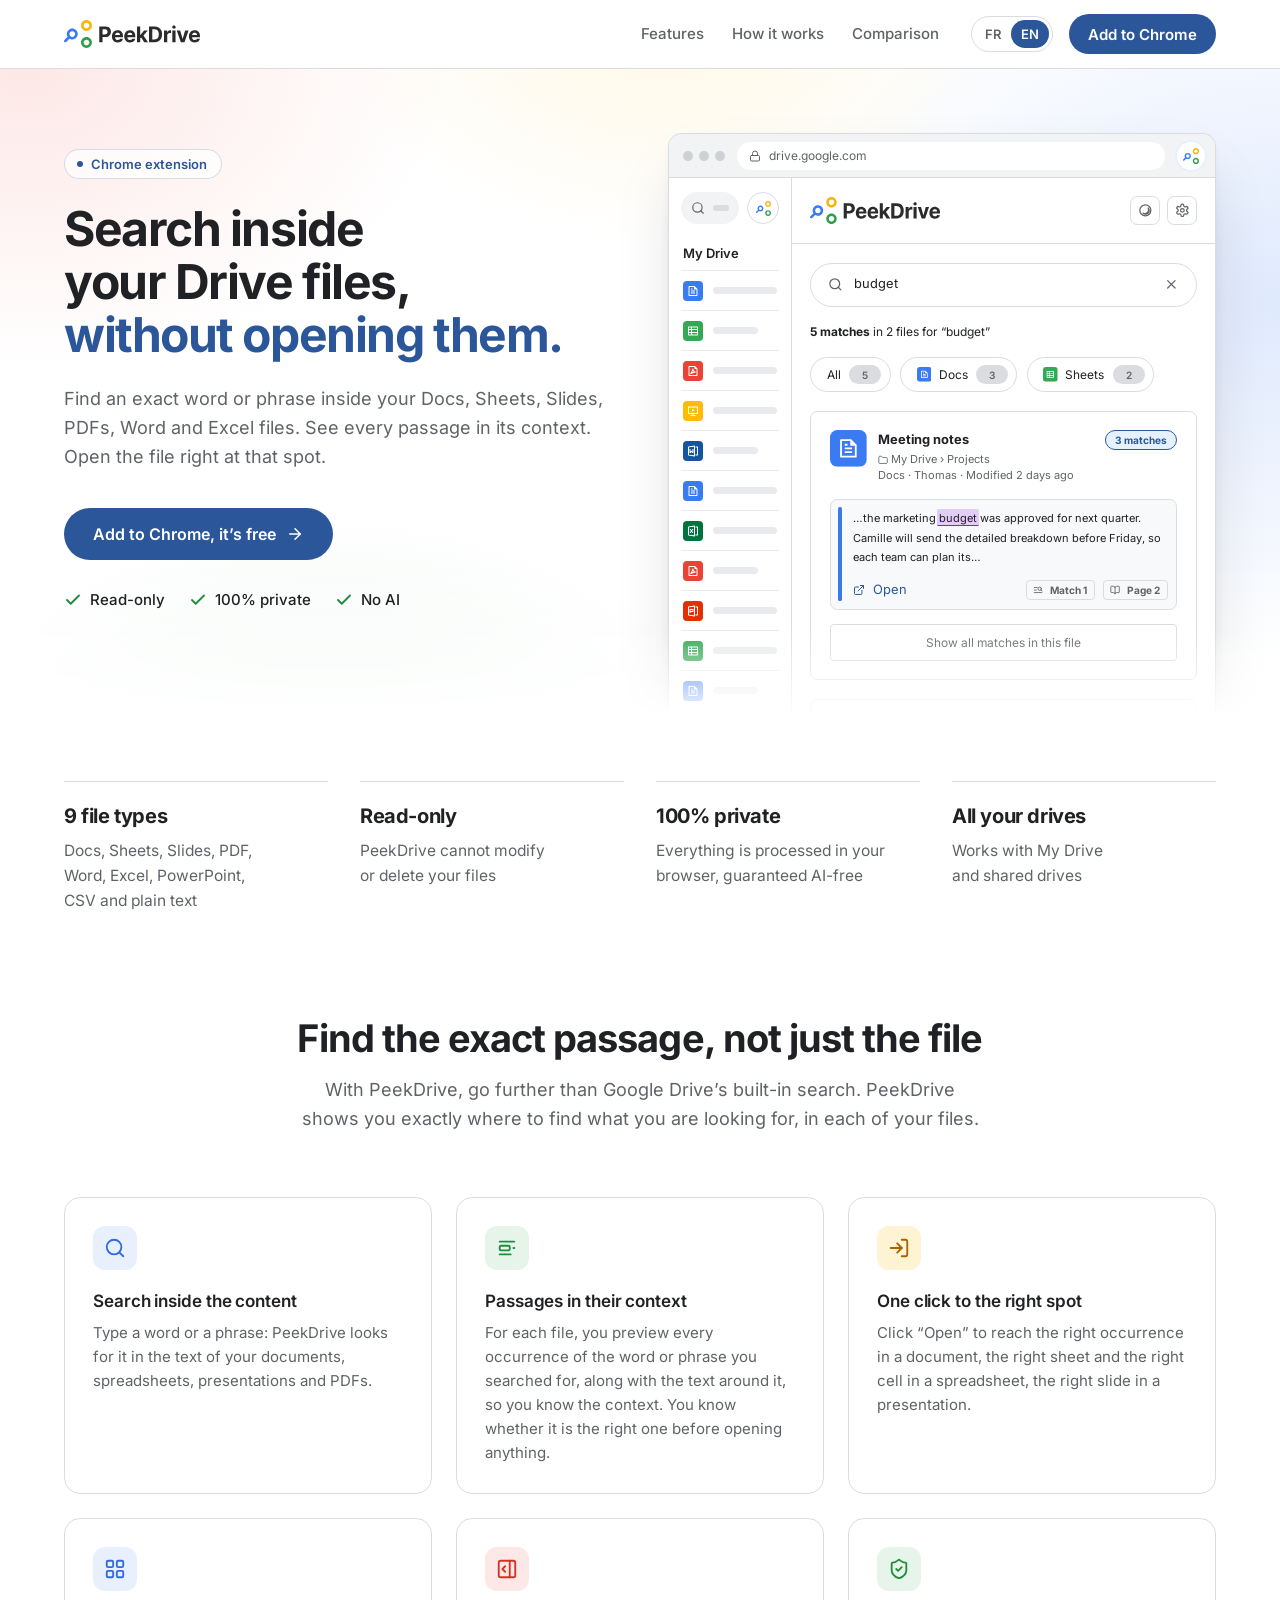
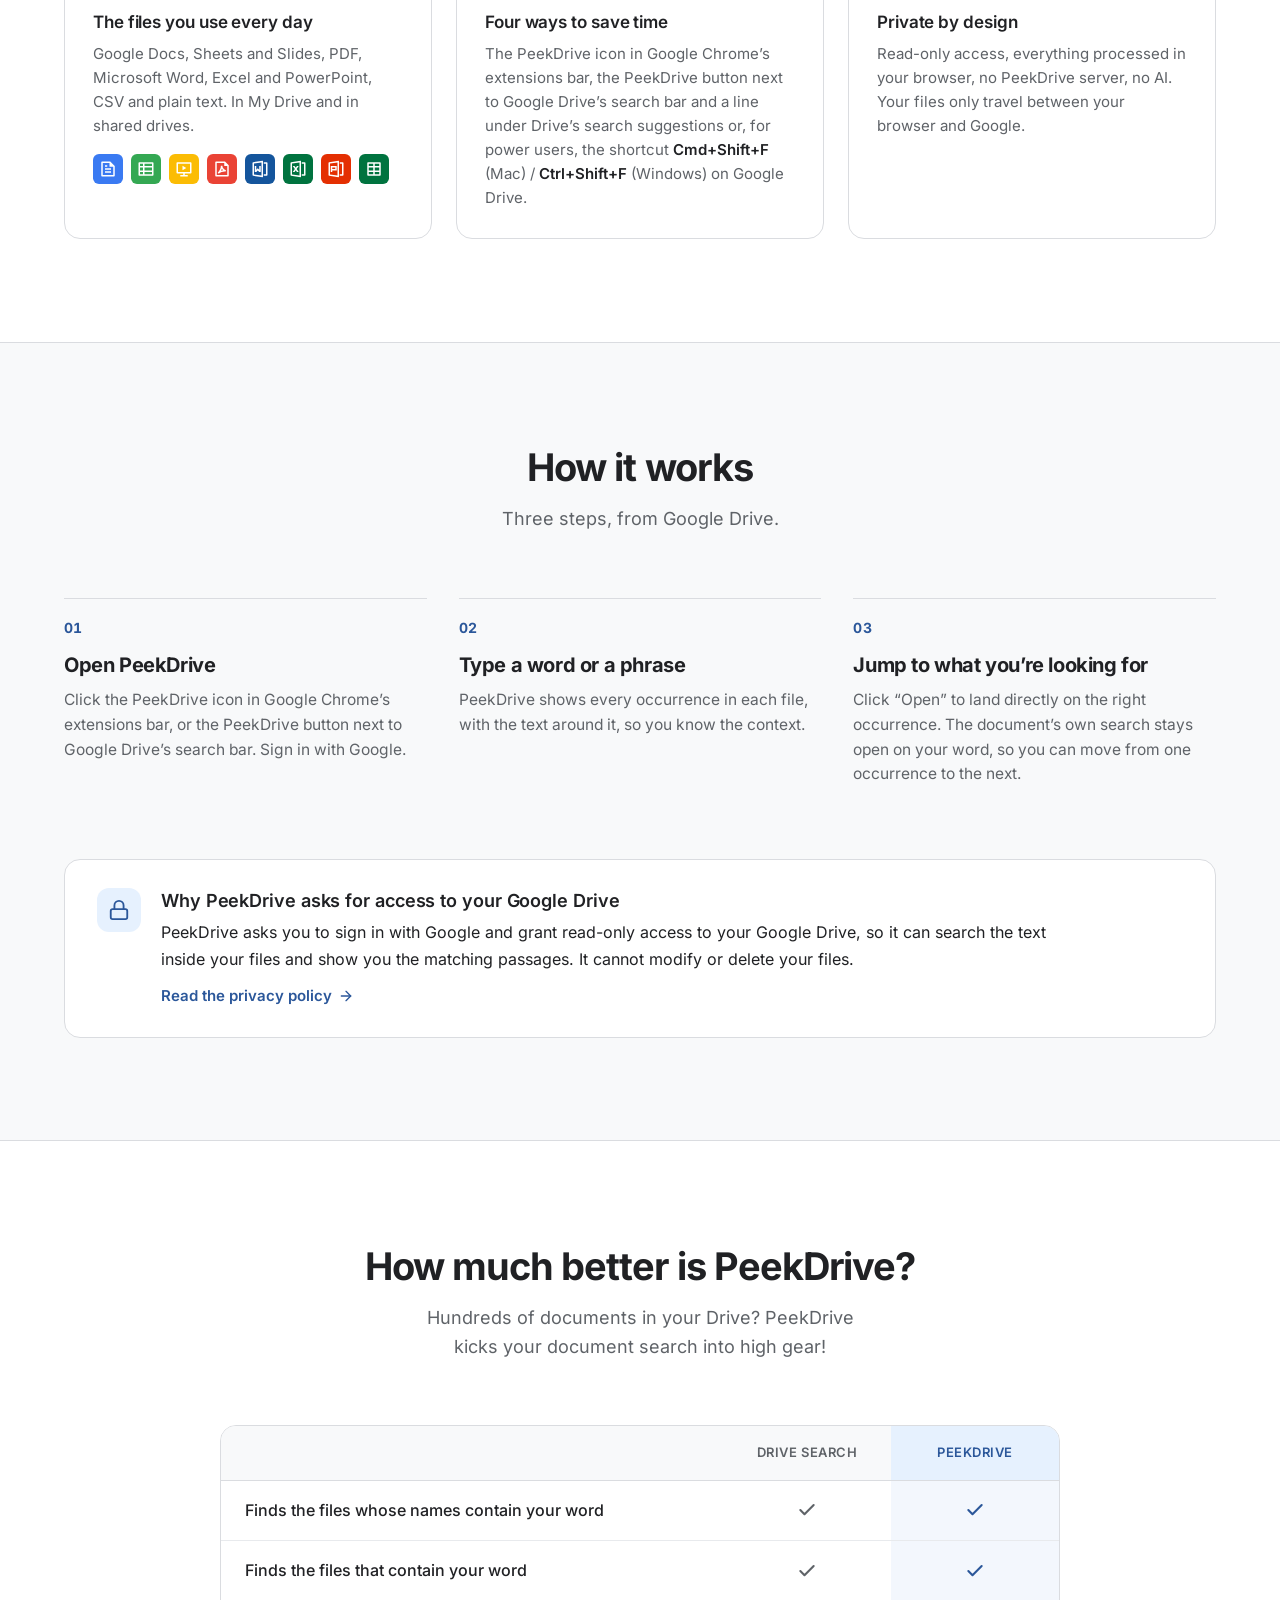
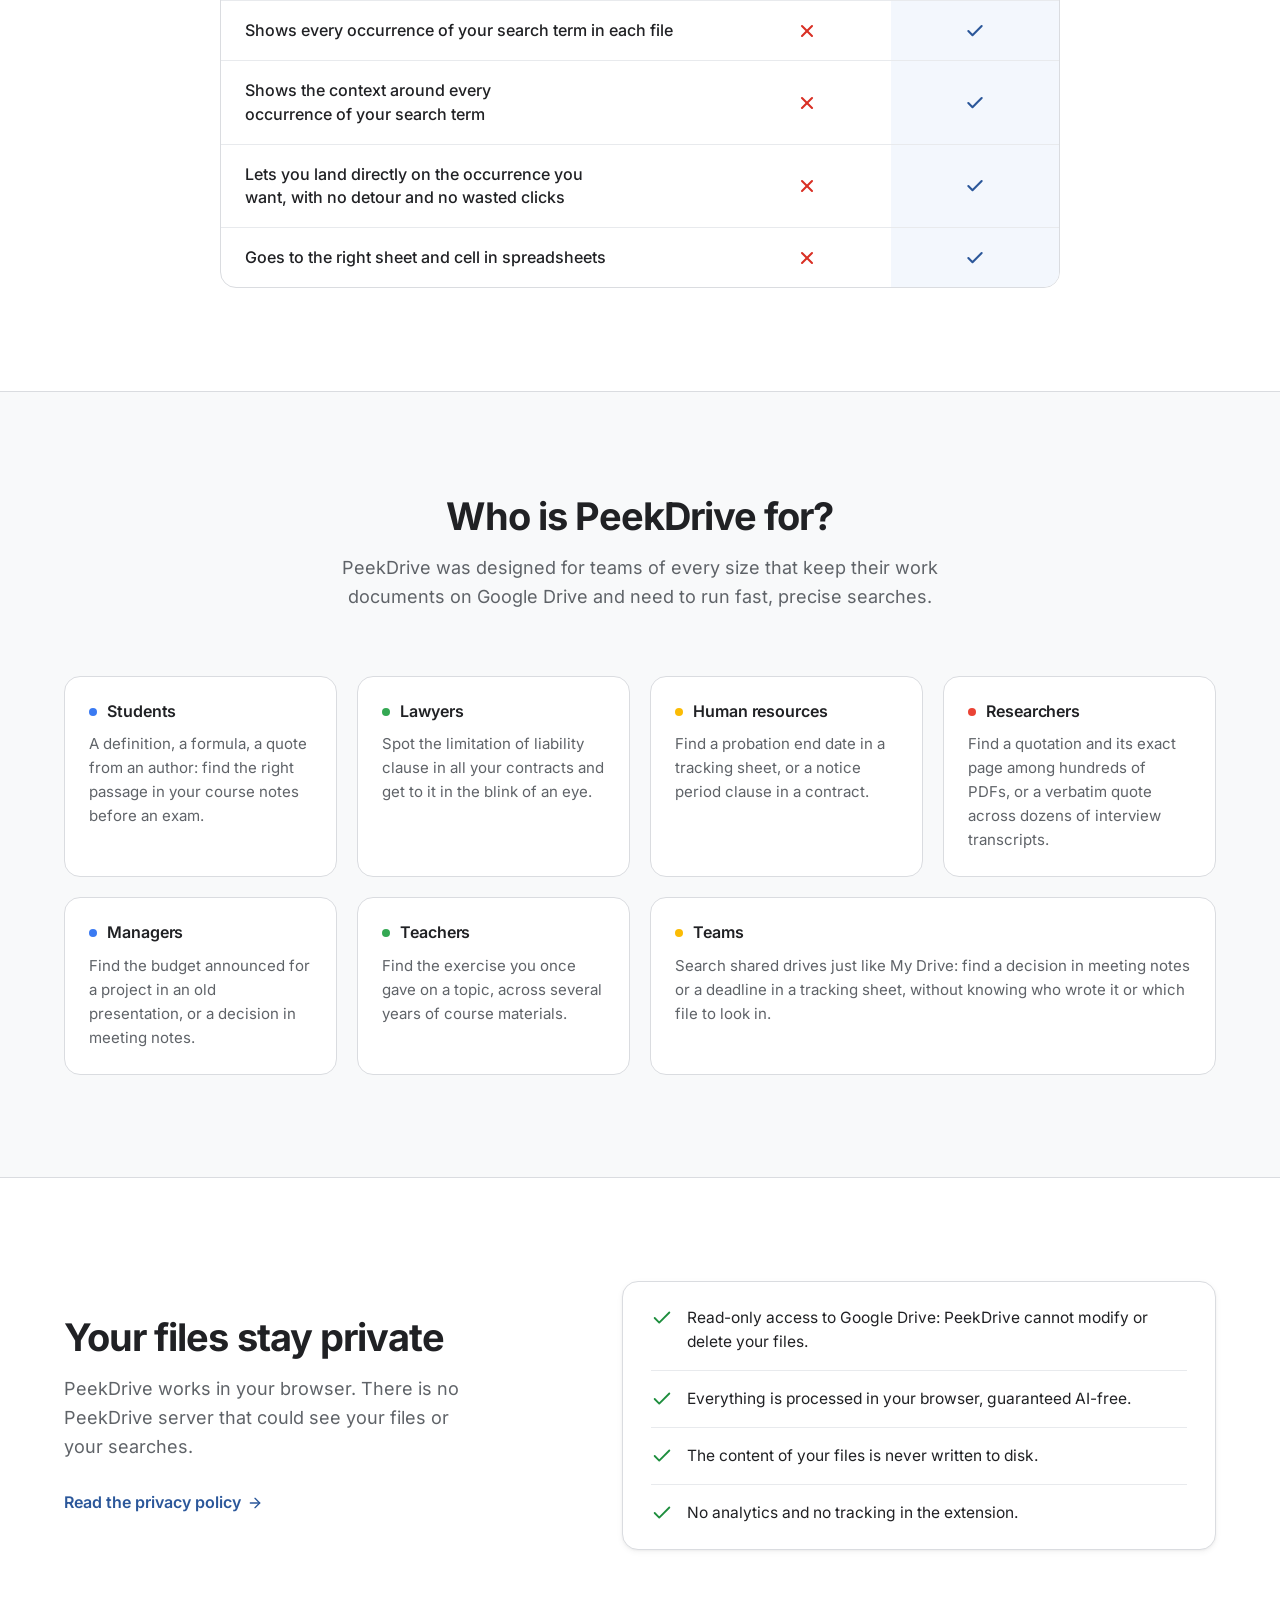
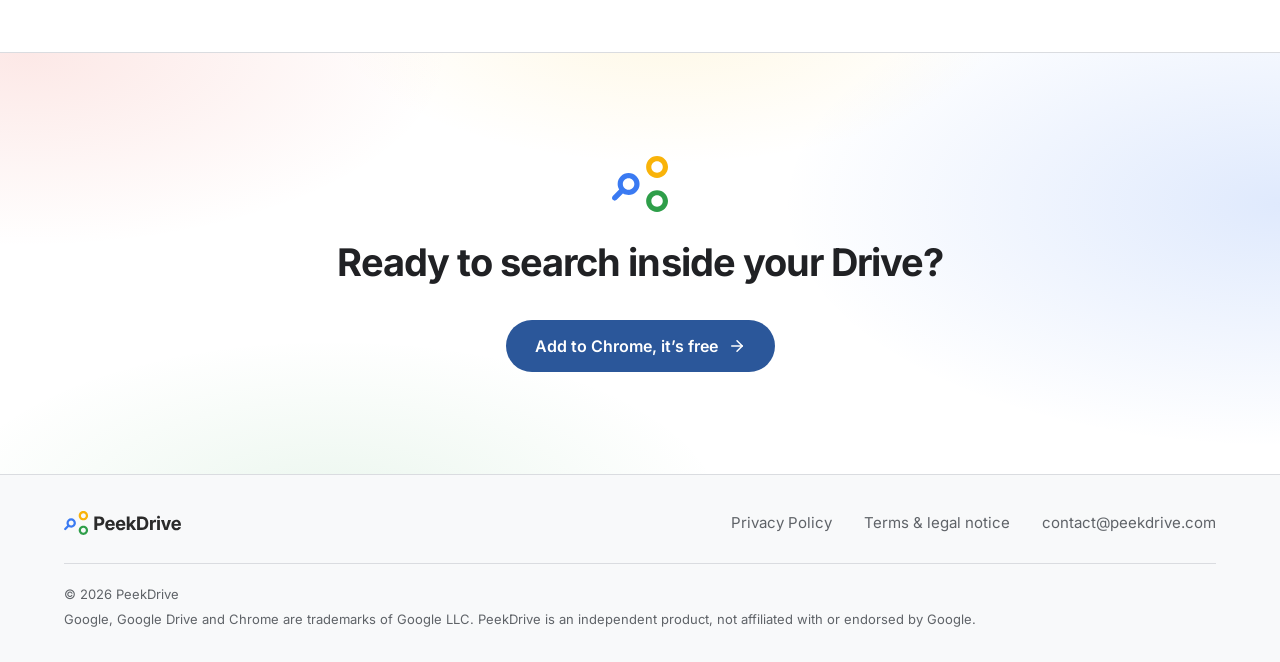
==== commit f2b72eb6: "Refonte du site : suite des retours de Thomas sur les textes de la page d'accueil - « Pour qui » : t" ====
--- a/index.html
+++ b/index.html
@@ -297,7 +297,7 @@
                     </li>
                     <li class="rule">
                         <span class="rule-num" aria-hidden="true">03</span>
-                        <h3 data-en="Open at the right spot" data-fr="Ouvrez au bon endroit">Open at the right spot</h3>
+                        <h3 data-en="Jump to what you’re looking for" data-fr="Accédez à ce que vous cherchez">Jump to what you’re looking for</h3>
                         <p data-en="Click “Open” to land directly on the right occurrence. The document’s own search stays open on your word, so you can move from one occurrence to the next." data-fr="Cliquez sur «&amp;nbsp;Ouvrir&amp;nbsp;» pour atteindre directement la bonne occurrence. La recherche du document reste ouverte sur votre mot, pour passer d’une occurrence à l’autre.">Click “Open” to land directly on the right occurrence. The document’s own search stays open on your word, so you can move from one occurrence to the next.</p>
                     </li>
                 </ol>
@@ -370,37 +370,37 @@
         <section class="section section--surface" id="uses" aria-labelledby="h-uses">
             <div class="container">
                 <div class="section-head">
-                    <h2 id="h-uses" data-en="&lt;span class=&quot;ib&quot;&gt;Who is PeekDrive for?&lt;/span&gt; &lt;span class=&quot;ib&quot;&gt;Which team?&lt;/span&gt;" data-fr="&lt;span class=&quot;ib&quot;&gt;PeekDrive, pour qui&amp;nbsp;?&lt;/span&gt; &lt;span class=&quot;ib&quot;&gt;Pour quelle équipe&amp;nbsp;?&lt;/span&gt;"><span class="ib">Who is PeekDrive for?</span> <span class="ib">Which team?</span></h2>
-                    <p class="lead" data-en="Yours, without a doubt! PeekDrive was designed for all the people and teams who keep their work documents on Google Drive and need precise, fast searches. Whether they are contracts, accounting documents, course materials or scientific papers." data-fr="Sans aucun doute, la vôtre&amp;nbsp;! PeekDrive a été conçu pour toutes les personnes et les équipes qui stockent leurs documents professionnels sur Google Drive et ont besoin d’effectuer des recherches précises et rapides. Qu’il s’agisse de contrats, de documents de comptabilité, de supports de cours ou d’articles scientifiques.">Yours, without a doubt! PeekDrive was designed for all the people and teams who keep their work documents on Google Drive and need precise, fast searches. Whether they are contracts, accounting documents, course materials or scientific papers.</p>
+                    <h2 id="h-uses" data-en="Who is PeekDrive for?" data-fr="PeekDrive, pour qui&amp;nbsp;?">Who is PeekDrive for?</h2>
+                    <p class="lead" data-en="PeekDrive was designed for teams of every size that keep their work documents on Google Drive and need to run fast, precise searches." data-fr="PeekDrive a été conçu pour toutes les tailles d’équipes qui stockent leurs documents professionnels sur Google Drive et ont besoin d’effectuer des recherches précises et rapides.">PeekDrive was designed for teams of every size that keep their work documents on Google Drive and need to run fast, precise searches.</p>
                 </div>
                 <ul class="uses">
                     <li class="use">
                         <h3 data-en="Students" data-fr="Étudiants">Students</h3>
-                        <p data-en="Find where a concept is defined in your course notes, before an exam." data-fr="Retrouver où une notion est définie dans vos notes de cours, avant un examen.">Find where a concept is defined in your course notes, before an exam.</p>
+                        <p data-en="A definition, a formula, a quote from an author: find the right passage in your course notes before an exam." data-fr="Définition, formule, citation d’auteur&amp;nbsp;: retrouvez le bon passage dans vos notes de cours, avant un examen.">A definition, a formula, a quote from an author: find the right passage in your course notes before an exam.</p>
                     </li>
                     <li class="use">
                         <h3 data-en="Lawyers" data-fr="Juristes et avocats">Lawyers</h3>
-                        <p data-en="Locate a clause in your contracts and open each one at the right paragraph." data-fr="Repérer une clause dans vos contrats et ouvrir chacun au bon paragraphe.">Locate a clause in your contracts and open each one at the right paragraph.</p>
+                        <p data-en="Spot the limitation of liability clause in all your contracts and get to it in the blink of an eye." data-fr="Repérez la clause de limitation de responsabilité de tous vos contrats et accédez-y en un clin d’œil.">Spot the limitation of liability clause in all your contracts and get to it in the blink of an eye.</p>
                     </li>
                     <li class="use">
                         <h3 data-en="Human resources" data-fr="Ressources humaines">Human resources</h3>
-                        <p data-en="Find a name in your tracking spreadsheets, down to the right row." data-fr="Retrouver un nom dans vos tableaux de suivi, jusqu’à la bonne ligne.">Find a name in your tracking spreadsheets, down to the right row.</p>
+                        <p data-en="Find a probation end date in a tracking sheet, or a notice period clause in a contract." data-fr="Retrouvez une fin de période d’essai dans un tableau de suivi ou une clause de préavis dans un contrat.">Find a probation end date in a tracking sheet, or a notice period clause in a contract.</p>
                     </li>
                     <li class="use">
                         <h3 data-en="Researchers" data-fr="Chercheurs">Researchers</h3>
-                        <p data-en="Find a quotation or a reference among dozens of PDFs and notes." data-fr="Retrouver une citation ou une référence parmi des dizaines de PDF et de notes.">Find a quotation or a reference among dozens of PDFs and notes.</p>
+                        <p data-en="Find a quotation and its exact page among hundreds of PDFs, or a verbatim quote across dozens of interview transcripts." data-fr="Retrouvez une citation et sa page exacte parmi des centaines de PDF ou un verbatim dans des dizaines de transcriptions d’entretiens.">Find a quotation and its exact page among hundreds of PDFs, or a verbatim quote across dozens of interview transcripts.</p>
                     </li>
                     <li class="use">
                         <h3 data-en="Managers" data-fr="Managers">Managers</h3>
-                        <p data-en="Find a figure in an old presentation and open it on the right slide." data-fr="Retrouver un chiffre dans une ancienne présentation et l’ouvrir sur la bonne diapositive.">Find a figure in an old presentation and open it on the right slide.</p>
+                        <p data-en="Find the budget announced for a project in an old presentation, or a decision in meeting notes." data-fr="Retrouvez le budget annoncé pour un projet dans une ancienne présentation ou une décision dans un compte rendu.">Find the budget announced for a project in an old presentation, or a decision in meeting notes.</p>
                     </li>
                     <li class="use">
                         <h3 data-en="Teachers" data-fr="Enseignants">Teachers</h3>
-                        <p data-en="Find an exercise or an instruction in last year’s course materials." data-fr="Retrouver un exercice ou une consigne dans vos supports de l’an dernier.">Find an exercise or an instruction in last year’s course materials.</p>
+                        <p data-en="Find the exercise you once gave on a topic, across several years of course materials." data-fr="Retrouvez l’exercice que vous aviez donné sur une notion, parmi plusieurs années de supports de cours.">Find the exercise you once gave on a topic, across several years of course materials.</p>
                     </li>
                     <li class="use use--wide">
                         <h3 data-en="Teams" data-fr="Équipes">Teams</h3>
-                        <p data-en="Search the shared drives as well as My Drive: meeting notes, reports, tracking sheets, wherever the word was written." data-fr="Chercher dans les Drive partagés comme dans Mon Drive&amp;nbsp;: comptes rendus, rapports, tableaux de suivi, là où le mot a été écrit.">Search the shared drives as well as My Drive: meeting notes, reports, tracking sheets, wherever the word was written.</p>
+                        <p data-en="Search shared drives just like My Drive: find a decision in meeting notes or a deadline in a tracking sheet, without knowing who wrote it or which file to look in." data-fr="Cherchez dans les Drive partagés comme dans Mon Drive&amp;nbsp;: une décision dans un compte rendu, une échéance dans un tableau de suivi, sans savoir qui l’a écrite ni dans quel fichier chercher.">Search shared drives just like My Drive: find a decision in meeting notes or a deadline in a tracking sheet, without knowing who wrote it or which file to look in.</p>
                     </li>
                 </ul>
             </div>
@@ -411,7 +411,7 @@
             <div class="container">
                 <div class="privacy-grid">
                     <div>
-                        <h2 id="h-privacy" data-en="Your files stay yours" data-fr="Vos fichiers restent les vôtres">Your files stay yours</h2>
+                        <h2 id="h-privacy" data-en="Your files stay private" data-fr="Vos fichiers restent confidentiels">Your files stay private</h2>
                         <p class="lead" data-en="PeekDrive works in your browser. There is no PeekDrive server that could see your files or your searches." data-fr="PeekDrive fonctionne dans votre navigateur. Il n’existe aucun serveur PeekDrive qui pourrait voir vos fichiers ou vos recherches.">PeekDrive works in your browser. There is no PeekDrive server that could see your files or your searches.</p>
                         <a class="more" href="privacy.html"><span data-en="Read the privacy policy" data-fr="Lire la politique de confidentialité">Read the privacy policy</span><svg class="i" aria-hidden="true"><use href="#i-arrow"/></svg></a>
                     </div>
@@ -430,9 +430,7 @@
             <div class="container">
                 <img class="final-mark" src="favicon.svg?v=2" alt="" width="56" height="56" loading="lazy">
                 <h2 id="h-final" data-en="Ready to search inside your Drive?" data-fr="Prêt à chercher dans votre Drive&amp;nbsp;?">Ready to search inside your Drive?</h2>
-                <p class="lead" data-en="PeekDrive is free. You sign in with Google, and it only ever reads your files." data-fr="PeekDrive est gratuit. Vous vous connectez avec Google, et il ne fait que lire vos fichiers.">PeekDrive is free. You sign in with Google, and it only ever reads your files.</p>
-                <a class="btn btn--primary" href="https://chromewebstore.google.com/detail/piecapgomaejneknjkfpdhcpegihmjpd" target="_blank" rel="noopener"><span data-en="Add to Chrome" data-fr="Ajouter à Chrome">Add to Chrome</span><svg class="i" aria-hidden="true"><use href="#i-arrow"/></svg></a>
-                <p class="final-note" data-en="Chrome 116 or later · Interface in English and French" data-fr="Chrome 116 ou version ultérieure · Interface en anglais et en français">Chrome 116 or later · Interface in English and French</p>
+                <a class="btn btn--primary" href="https://chromewebstore.google.com/detail/piecapgomaejneknjkfpdhcpegihmjpd" target="_blank" rel="noopener"><span data-en="Add to Chrome, it’s free" data-fr="Ajouter à Chrome, c’est gratuit">Add to Chrome, it’s free</span><svg class="i" aria-hidden="true"><use href="#i-arrow"/></svg></a>
             </div>
         </section>
     </main>
--- a/assets/site.css
+++ b/assets/site.css
@@ -115,8 +115,6 @@
 }
 .skip-link:focus { top: calc(var(--header-h) + 12px); outline-color: var(--text); }
 .nw { white-space: nowrap; }
-/* A group of words that goes to the next line in one piece. */
-.ib { display: inline-block; }
 
 /* Icons: one stroke style, the one of the PeekDrive panel. */
 .sprite { position: absolute; width: 0; height: 0; overflow: hidden; }
@@ -134,7 +132,7 @@
 h3 { font-size: 1.0625rem; font-weight: 600; line-height: 1.35; letter-spacing: -0.005em; }
 .lead { margin-top: 16px; font-size: 1.125rem; line-height: 1.6; color: var(--text-2); text-wrap: pretty; }
 /* Centred intros: two lines of similar length, like the title above them. */
-.section-head .lead, .final .lead, .page-hero .lead { text-wrap: balance; }
+.section-head .lead, .page-hero .lead { text-wrap: balance; }
 
 /* ── Header ──────────────────────────────────────────────────────────────── */
 .site-header {
@@ -407,9 +405,7 @@
 .final { border-top: 1px solid var(--border); text-align: center; }
 .final .container { padding-block: var(--section); }
 .final-mark { width: 56px; height: 56px; margin: 0 auto 28px; }
-.final .lead { max-width: 560px; margin-inline: auto; }
 .final .btn { margin-top: 36px; }
-.final-note { margin-top: 20px; font-size: 0.875rem; color: var(--text-2); text-wrap: balance; }
 
 /* ── Footer ──────────────────────────────────────────────────────────────── */
 .site-footer { border-top: 1px solid var(--border); background: var(--surface); font-size: 0.9375rem; color: var(--text-2); }
@@ -591,7 +587,7 @@
   h2 { font-size: 1.625rem; }
 }
 @media (max-width: 359px) {
-  .hero-cta .btn { gap: 8px; font-size: 0.9375rem; }
+  .hero-cta .btn, .final .btn { gap: 8px; font-size: 0.9375rem; }
 }
 @media (max-width: 379px) {
   .ticks { gap: 8px 12px; }
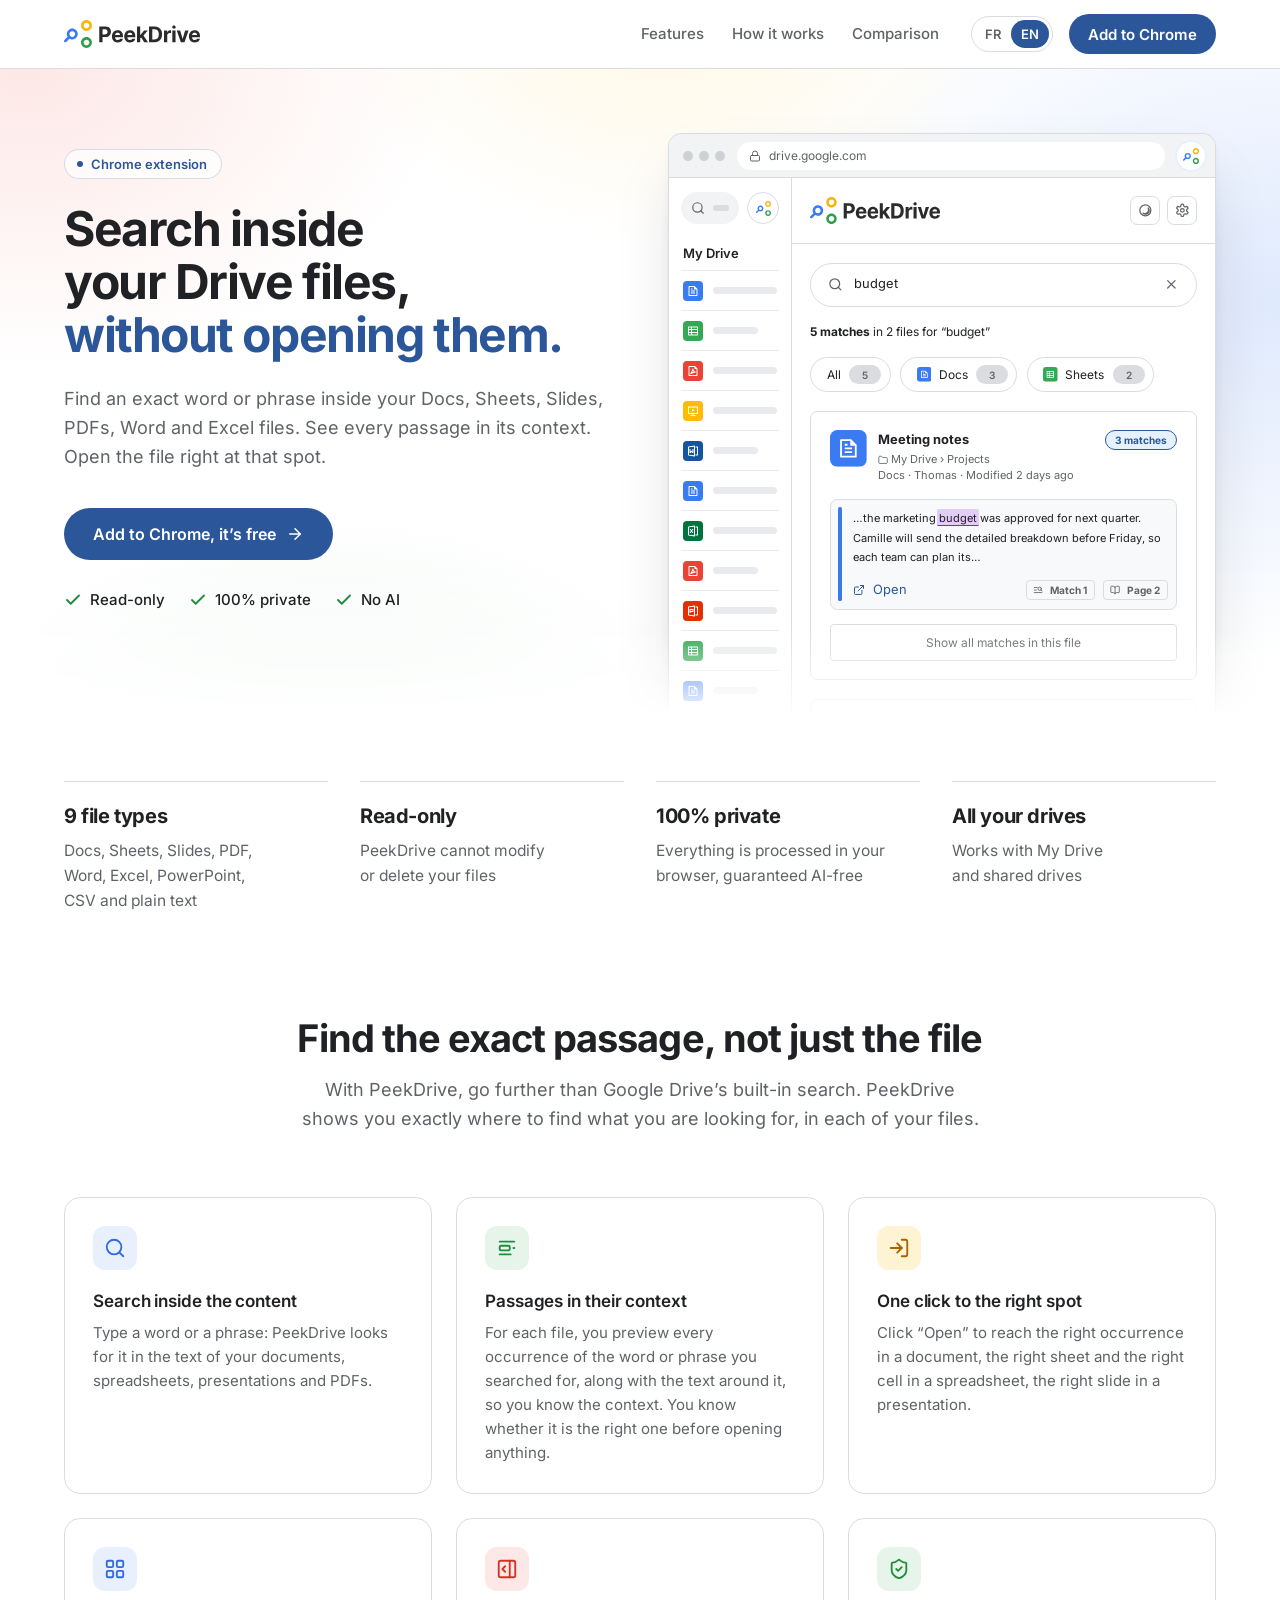
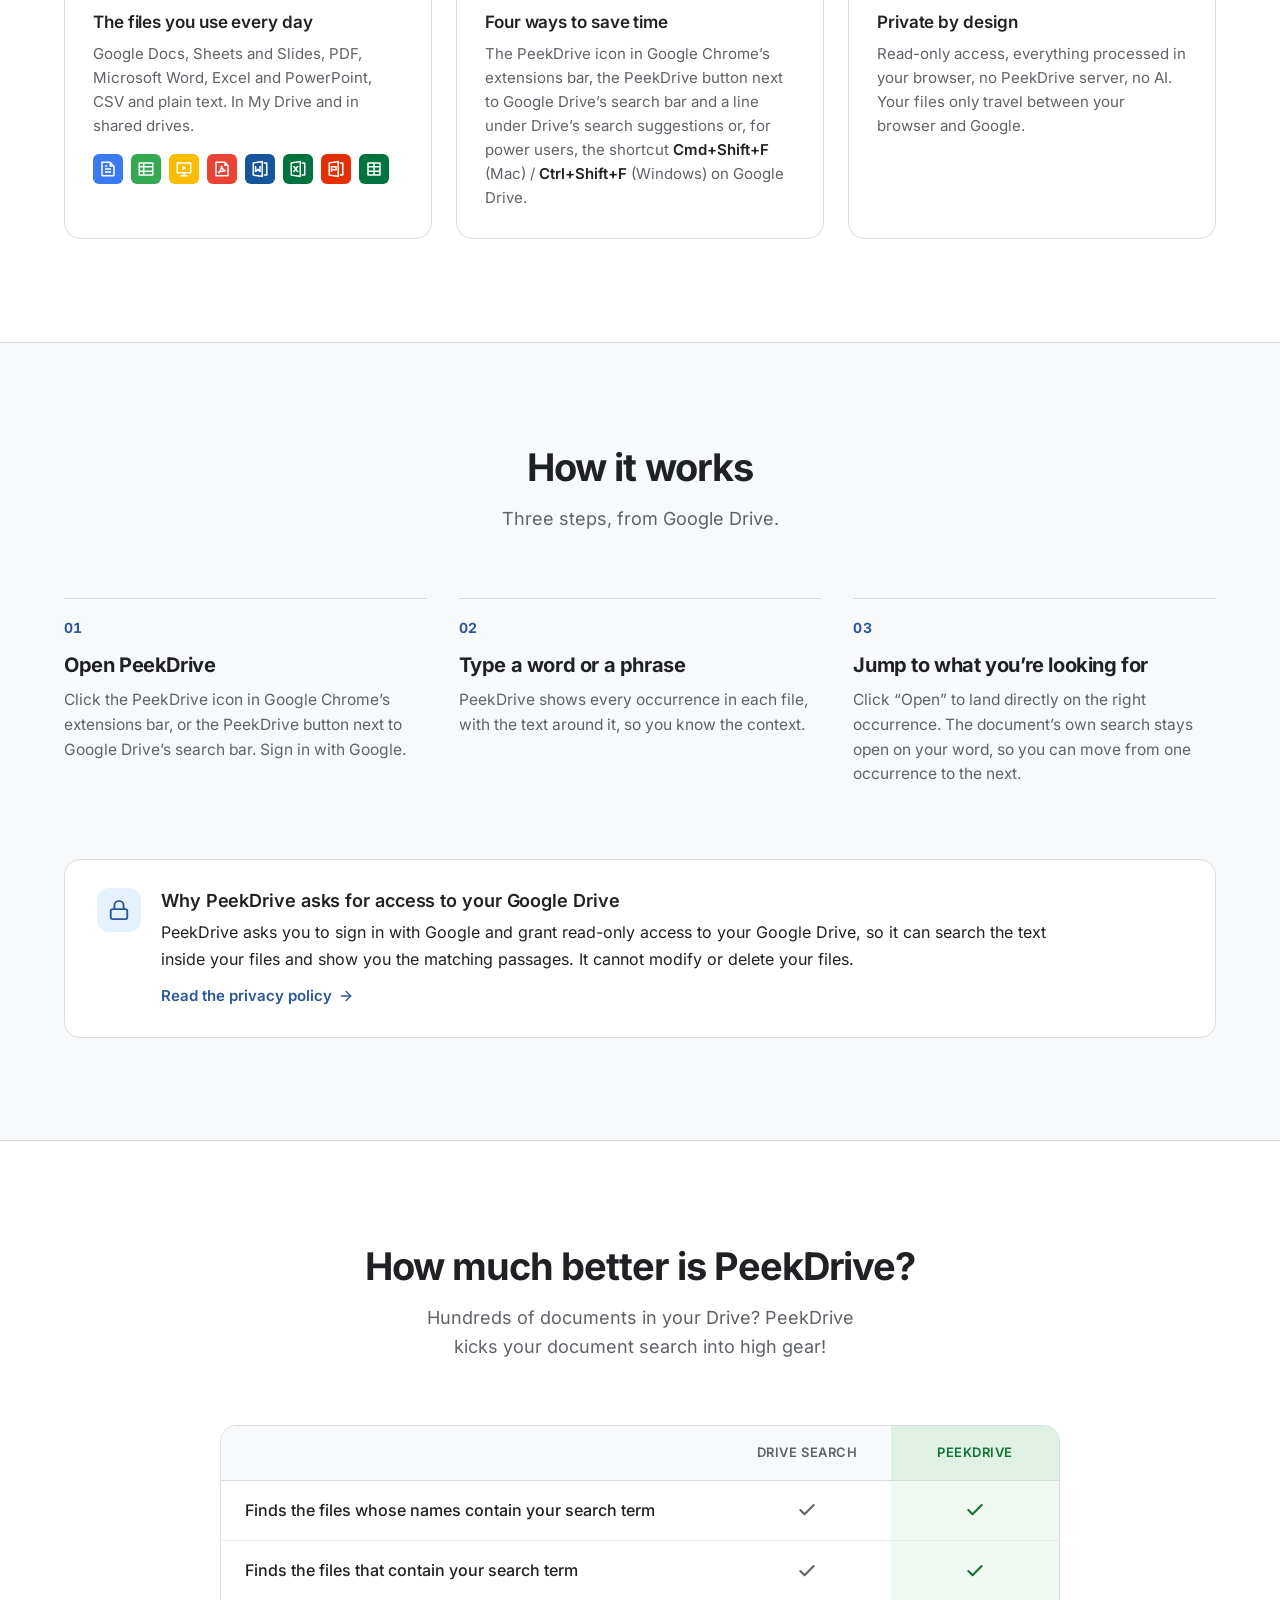
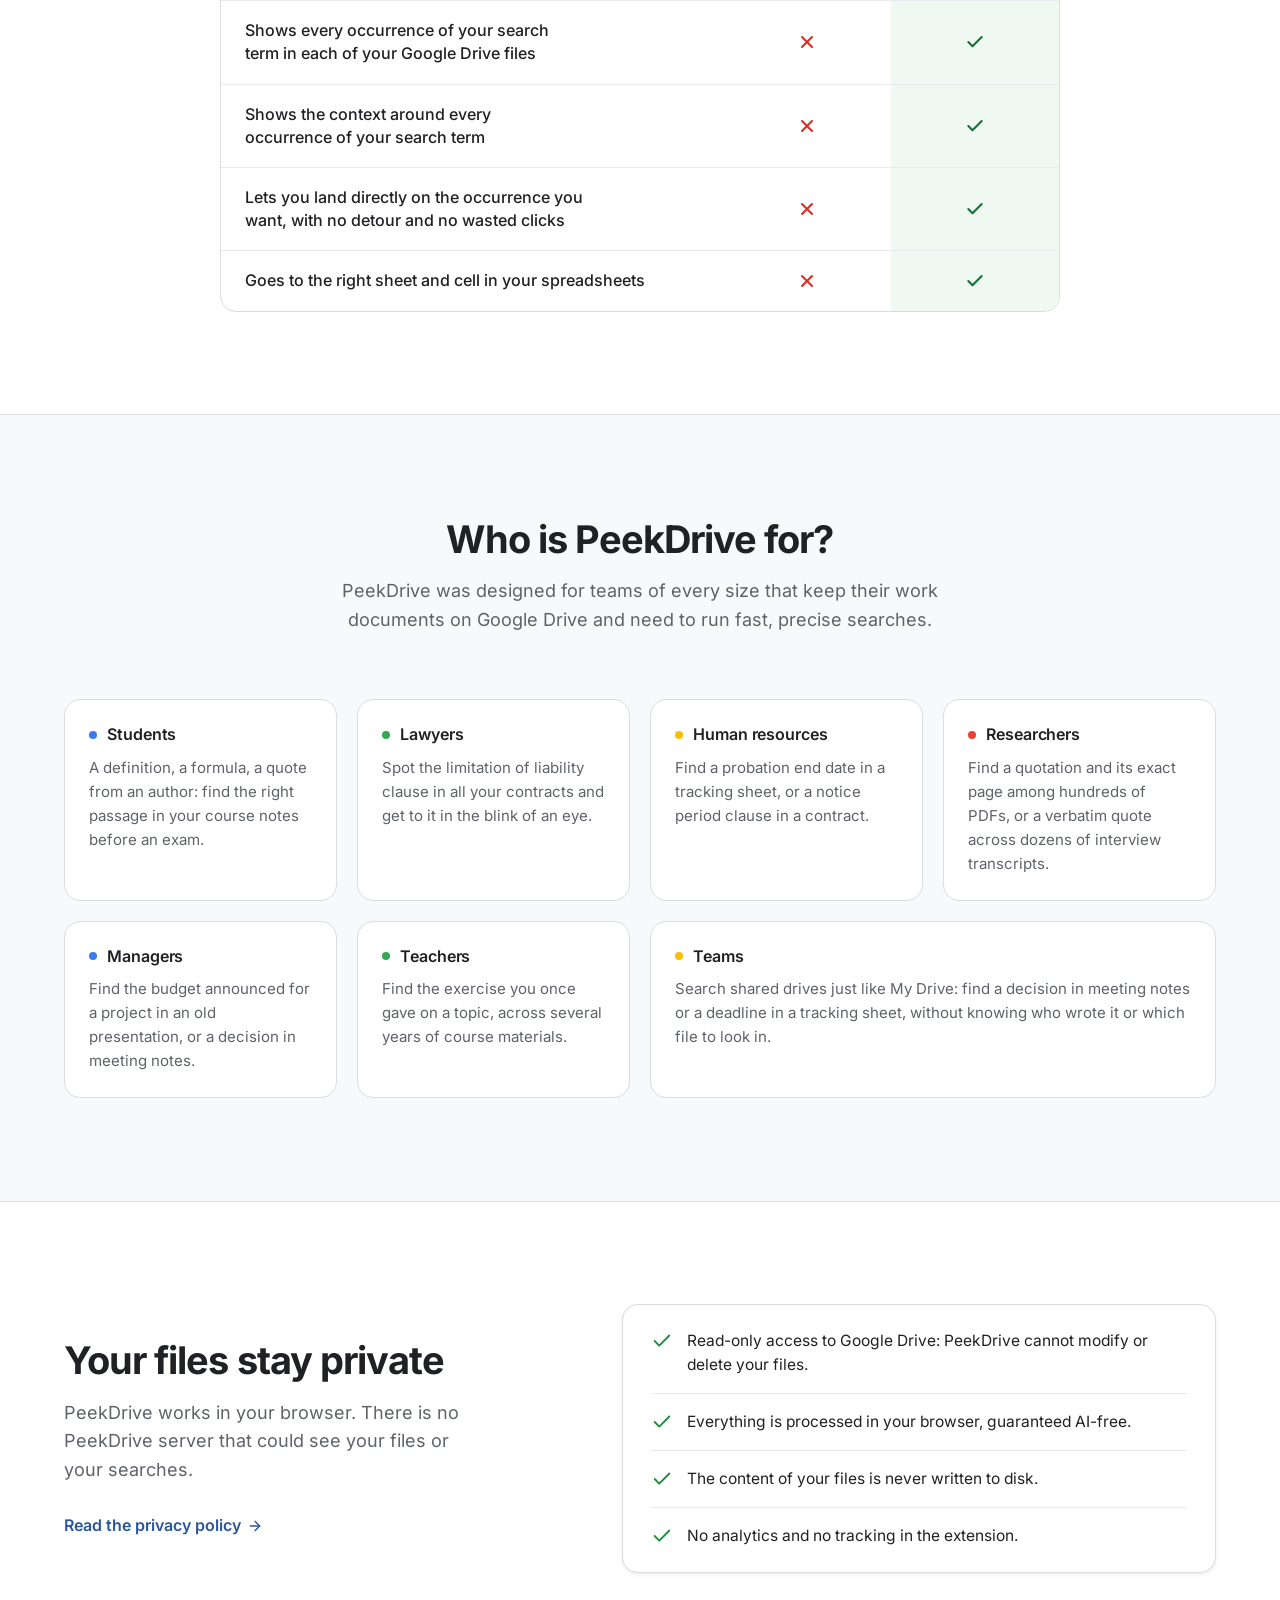
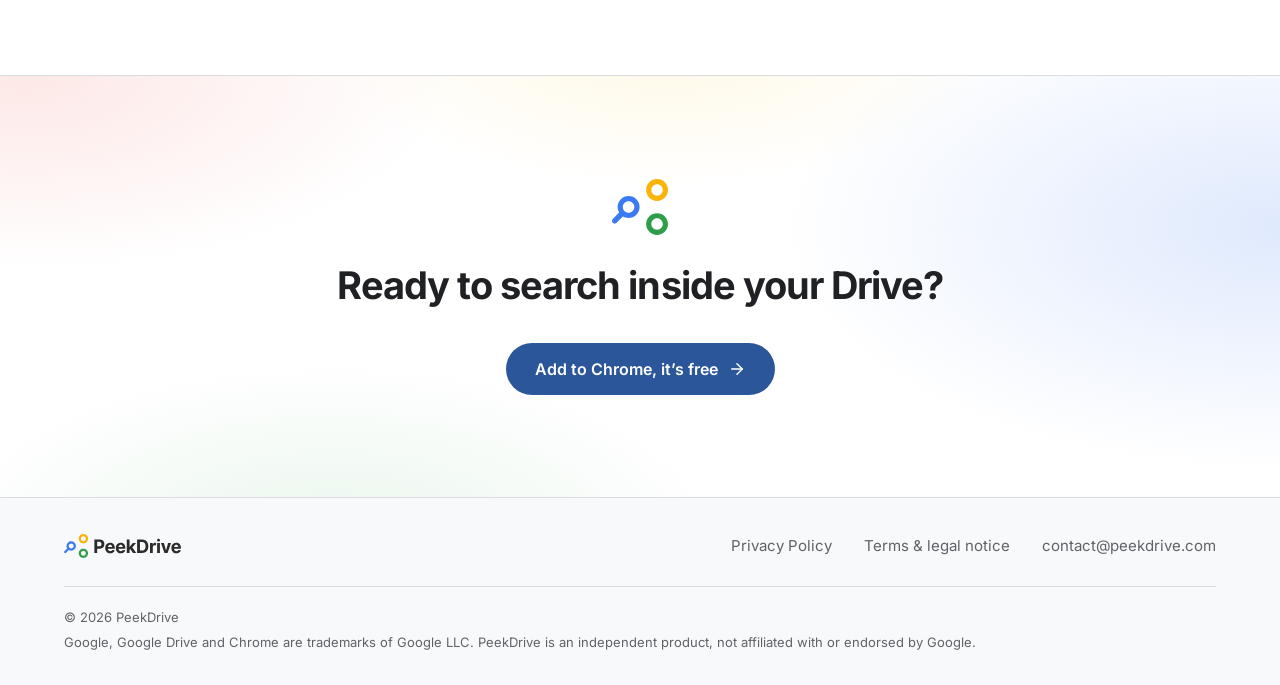
==== commit 471e08d1: "Refonte du site : retours de Thomas du 7 octobre (bienvenue, au revoir, comparatif) - Bienvenue : « " ====
--- a/index.html
+++ b/index.html
@@ -331,17 +331,17 @@
                         </thead>
                         <tbody>
                             <tr>
-                                <th scope="row" data-en="Finds the files whose names contain your word" data-fr="Trouve les fichiers dont les noms contiennent votre mot">Finds the files whose names contain your word</th>
+                                <th scope="row" data-en="Finds the files whose names contain your search term" data-fr="Trouve les fichiers dont les noms contiennent votre recherche">Finds the files whose names contain your search term</th>
                                 <td class="col"><svg class="i yes yes--drive" aria-hidden="true"><use href="#i-check"/></svg><span class="sr-only" data-en="Yes" data-fr="Oui">Yes</span></td>
                                 <td class="col col--pd"><svg class="i yes" aria-hidden="true"><use href="#i-check"/></svg><span class="sr-only" data-en="Yes" data-fr="Oui">Yes</span></td>
                             </tr>
                             <tr>
-                                <th scope="row" data-en="Finds the files that contain your word" data-fr="Trouve les fichiers qui contiennent votre mot">Finds the files that contain your word</th>
+                                <th scope="row" data-en="Finds the files that contain your search term" data-fr="Trouve les fichiers qui contiennent votre recherche">Finds the files that contain your search term</th>
                                 <td class="col"><svg class="i yes yes--drive" aria-hidden="true"><use href="#i-check"/></svg><span class="sr-only" data-en="Yes" data-fr="Oui">Yes</span></td>
                                 <td class="col col--pd"><svg class="i yes" aria-hidden="true"><use href="#i-check"/></svg><span class="sr-only" data-en="Yes" data-fr="Oui">Yes</span></td>
                             </tr>
                             <tr>
-                                <th scope="row" data-en="Shows every occurrence of your search term in each file" data-fr="Affiche chaque occurrence de votre recherche dans chaque fichier">Shows every occurrence of your search term in each file</th>
+                                <th scope="row" data-en="Shows every occurrence of your search term in each of your Google Drive files" data-fr="Affiche chaque occurrence de votre recherche dans chacun de vos fichiers Google Drive">Shows every occurrence of your search term in each of your Google Drive files</th>
                                 <td class="col"><svg class="i no" aria-hidden="true"><use href="#i-x"/></svg><span class="sr-only" data-en="No" data-fr="Non">No</span></td>
                                 <td class="col col--pd"><svg class="i yes" aria-hidden="true"><use href="#i-check"/></svg><span class="sr-only" data-en="Yes" data-fr="Oui">Yes</span></td>
                             </tr>
@@ -356,7 +356,7 @@
                                 <td class="col col--pd"><svg class="i yes" aria-hidden="true"><use href="#i-check"/></svg><span class="sr-only" data-en="Yes" data-fr="Oui">Yes</span></td>
                             </tr>
                             <tr>
-                                <th scope="row" data-en="Goes to the right sheet and cell in spreadsheets" data-fr="Va à la bonne feuille et à la bonne cellule dans les tableurs">Goes to the right sheet and cell in spreadsheets</th>
+                                <th scope="row" data-en="Goes to the right sheet and cell in your spreadsheets" data-fr="Va à la bonne feuille et à la bonne cellule dans vos tableurs">Goes to the right sheet and cell in your spreadsheets</th>
                                 <td class="col"><svg class="i no" aria-hidden="true"><use href="#i-x"/></svg><span class="sr-only" data-en="No" data-fr="Non">No</span></td>
                                 <td class="col col--pd"><svg class="i yes" aria-hidden="true"><use href="#i-check"/></svg><span class="sr-only" data-en="Yes" data-fr="Oui">Yes</span></td>
                             </tr>
--- a/assets/site.css
+++ b/assets/site.css
@@ -49,6 +49,9 @@
   --hl: #E2CDF7;
   --hl-line: #7034AF;
   --ok: #1E8E3E;
+  --green-dark: #137333;
+  --green-tint: #DFF1E4;
+  --green-wash: #F0F8F2;
   --error: #B3261E;
 
   /* File-type colours of the product */
@@ -171,6 +174,8 @@
 .btn--primary:hover { background: var(--blue-dark); }
 .btn--secondary { background: var(--white); border-color: var(--border); color: var(--text); }
 .btn--secondary:hover { border-color: var(--blue); color: var(--blue); }
+.btn--light { background: var(--white); color: var(--blue); }
+.btn--light:hover { background: var(--blue-tint); }
 .btn--s { height: 40px; padding: 0 18px; gap: 8px; font-size: 0.9375rem; }
 .btn--s .i { width: 16px; height: 16px; }
 .btn[disabled] { opacity: 0.6; cursor: default; }
@@ -217,6 +222,7 @@
 .ticks { display: flex; flex-wrap: wrap; gap: 10px 24px; margin-top: 28px; font-size: 0.9375rem; font-weight: 500; color: var(--text); }
 .ticks li { display: inline-flex; align-items: center; gap: 8px; }
 .ticks .i { width: 18px; height: 18px; color: var(--ok); stroke-width: 2.5; }
+.ticks--center { justify-content: center; align-items: center; margin-top: 24px; }
 
 .hero-visual {
   --bleed: 48px;  /* room kept around the window for its shadow, inside the mask */
@@ -373,12 +379,12 @@
 .compare tbody tr:first-child > * { border-top: 0; }
 .compare tbody th { font-size: 1rem; font-weight: 500; line-height: 1.45; color: var(--text); text-wrap: balance; }
 .compare .col { width: 168px; text-align: center; }
-.compare .col--pd { background: var(--blue-wash); }
-.compare thead .col--pd { background: var(--blue-tint); color: var(--blue); }
+.compare .col--pd { background: var(--green-wash); }
+.compare thead .col--pd { background: var(--green-tint); color: var(--green-dark); }
 /* Both column titles on one line ("Recherche Drive" is the long one). */
 .compare thead .col { padding-inline: 8px; white-space: nowrap; }
 .compare td .i { width: 20px; height: 20px; margin-inline: auto; stroke-width: 2.5; }
-.compare .yes { color: var(--blue); }
+.compare .yes { color: var(--green-dark); }
 .compare .yes--drive { color: var(--text-2); }
 .compare .no { color: #D93025; }
 
@@ -421,6 +427,10 @@
 .page-hero { padding-block: clamp(48px, 7vw, 80px) clamp(32px, 4vw, 48px); text-align: center; }
 .page-hero h1 { font-size: clamp(2rem, 1.4rem + 2.1vw, 2.75rem); font-weight: 700; line-height: 1.12; letter-spacing: -0.03em; }
 .page-hero .lead { max-width: 600px; margin-inline: auto; }
+.party { display: block; margin-bottom: 14px; font-size: 3rem; line-height: 1; }
+.js .party { animation: party-pop 0.7s cubic-bezier(0.2, 1.5, 0.4, 1) 0.15s both; }
+@keyframes party-pop { from { opacity: 0; transform: scale(0.2) rotate(-25deg); } to { opacity: 1; transform: none; } }
+.confetti { position: fixed; inset: 0; z-index: 100; width: 100%; height: 100%; pointer-events: none; }
 .narrow { max-width: calc(760px + 2 * var(--gutter)); }
 .page-body { padding-bottom: var(--section); }
 
@@ -434,9 +444,8 @@
 .guide .step-note { margin-top: 14px; padding: 12px 16px; border: 1px solid var(--border-soft); border-radius: var(--radius-s); background: var(--surface); font-size: 0.9375rem; line-height: 1.6; }
 .ico { display: inline-block; width: 1.15em; height: 1.15em; vertical-align: -0.22em; fill: var(--text); }
 .page-cta { margin-top: 36px; text-align: center; }
-.closing { margin-top: 20px; text-align: center; font-size: 0.9375rem; color: var(--text-2); text-wrap: pretty; }
-.closing a, .form-note a, .form-fail a, .prose a { text-decoration: underline; text-underline-offset: 3px; text-decoration-thickness: 1px; }
-.closing a:hover, .form-note a:hover, .form-fail a:hover, .prose a:hover { text-decoration-thickness: 2px; }
+.form-note a, .form-fail a, .prose a { text-decoration: underline; text-underline-offset: 3px; text-decoration-thickness: 1px; }
+.form-note a:hover, .form-fail a:hover, .prose a:hover { text-decoration-thickness: 2px; }
 
 /* Survey */
 .q { display: grid; grid-template-columns: 32px minmax(0, 1fr); column-gap: 14px; align-items: center; }
@@ -463,6 +472,9 @@
 .field input:focus, .field textarea:focus { outline: none; border-color: var(--blue); box-shadow: 0 0 0 3px rgba(43, 87, 154, 0.22); }
 .field [aria-invalid="true"] { border-color: var(--error); }
 .field-error { margin-top: 8px; font-size: 0.875rem; font-weight: 500; color: var(--error); }
+.consent { margin-top: 14px; }
+.consent label { display: grid; grid-template-columns: 20px minmax(0, 1fr); column-gap: 12px; align-items: start; font-size: 0.9375rem; line-height: 1.5; color: var(--text-body); cursor: pointer; }
+.consent input { width: 20px; height: 20px; margin: 1px 0 0; accent-color: var(--blue); cursor: pointer; }
 .hp { position: absolute; left: -9999px; width: 1px; height: 1px; overflow: hidden; }
 .form-foot { display: grid; grid-template-columns: auto minmax(0, 1fr); column-gap: 24px; align-items: center; margin-top: 32px; }
 .form-foot .btn { min-width: 132px; }
@@ -480,8 +492,17 @@
 .form-done p { margin-top: 10px; color: var(--text-2); }
 .form-done:focus { outline: none; }
 .no-js-note { font-size: 0.9688rem; line-height: 1.6; }
-.rejoin { display: flex; flex-wrap: wrap; align-items: center; justify-content: space-between; gap: 16px 24px; padding-block: 24px; }
-.rejoin h2 { font-size: 1.125rem; font-weight: 600; line-height: 1.4; letter-spacing: -0.005em; }
+/* The way back: a band in the brand colour, with two soft lights. */
+.rejoin {
+  display: flex; flex-wrap: wrap; align-items: center; justify-content: space-between; gap: 18px 24px;
+  padding: 28px 32px; border-radius: var(--radius-l);
+  background:
+    radial-gradient(60% 140% at 0% 0%, rgba(255, 255, 255, 0.16), transparent 70%),
+    radial-gradient(50% 120% at 100% 100%, rgba(255, 255, 255, 0.10), transparent 70%),
+    var(--blue);
+}
+.rejoin h2 { font-size: 1.25rem; font-weight: 700; line-height: 1.35; letter-spacing: -0.015em; color: var(--white); }
+.rejoin .btn:focus-visible { outline-color: var(--white); }
 
 /* ── Legal pages ─────────────────────────────────────────────────────────── */
 .legal-top { padding-top: 40px; }
@@ -572,6 +593,7 @@
   .footer-top { flex-direction: column; align-items: flex-start; }
   .footer-links { flex-direction: column; }
   .panel { padding: 24px 20px; }
+  .rejoin { padding: 24px 20px; }
   .guide .panel { padding: 24px 20px; column-gap: 16px; }
   .guide p { grid-column: 1 / -1; margin-top: 12px; }
   .choices { grid-template-columns: minmax(0, 1fr); }
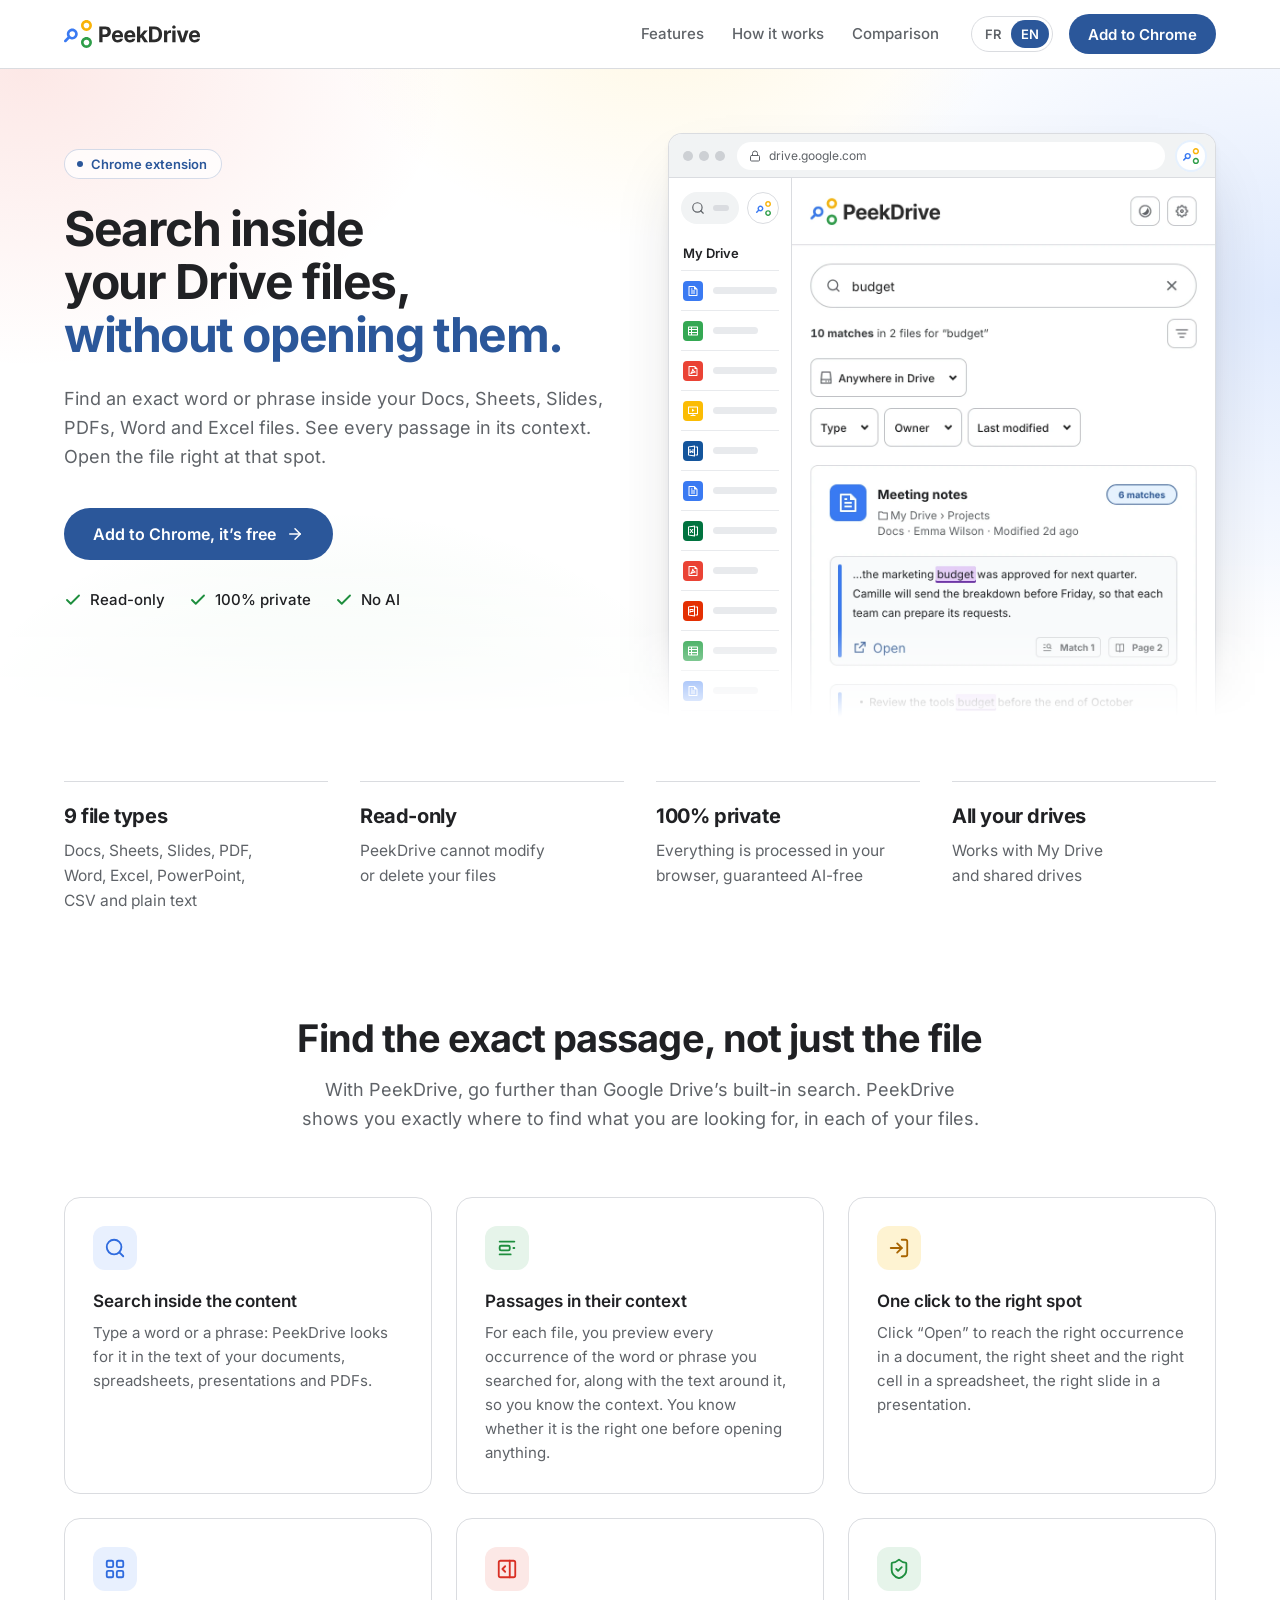
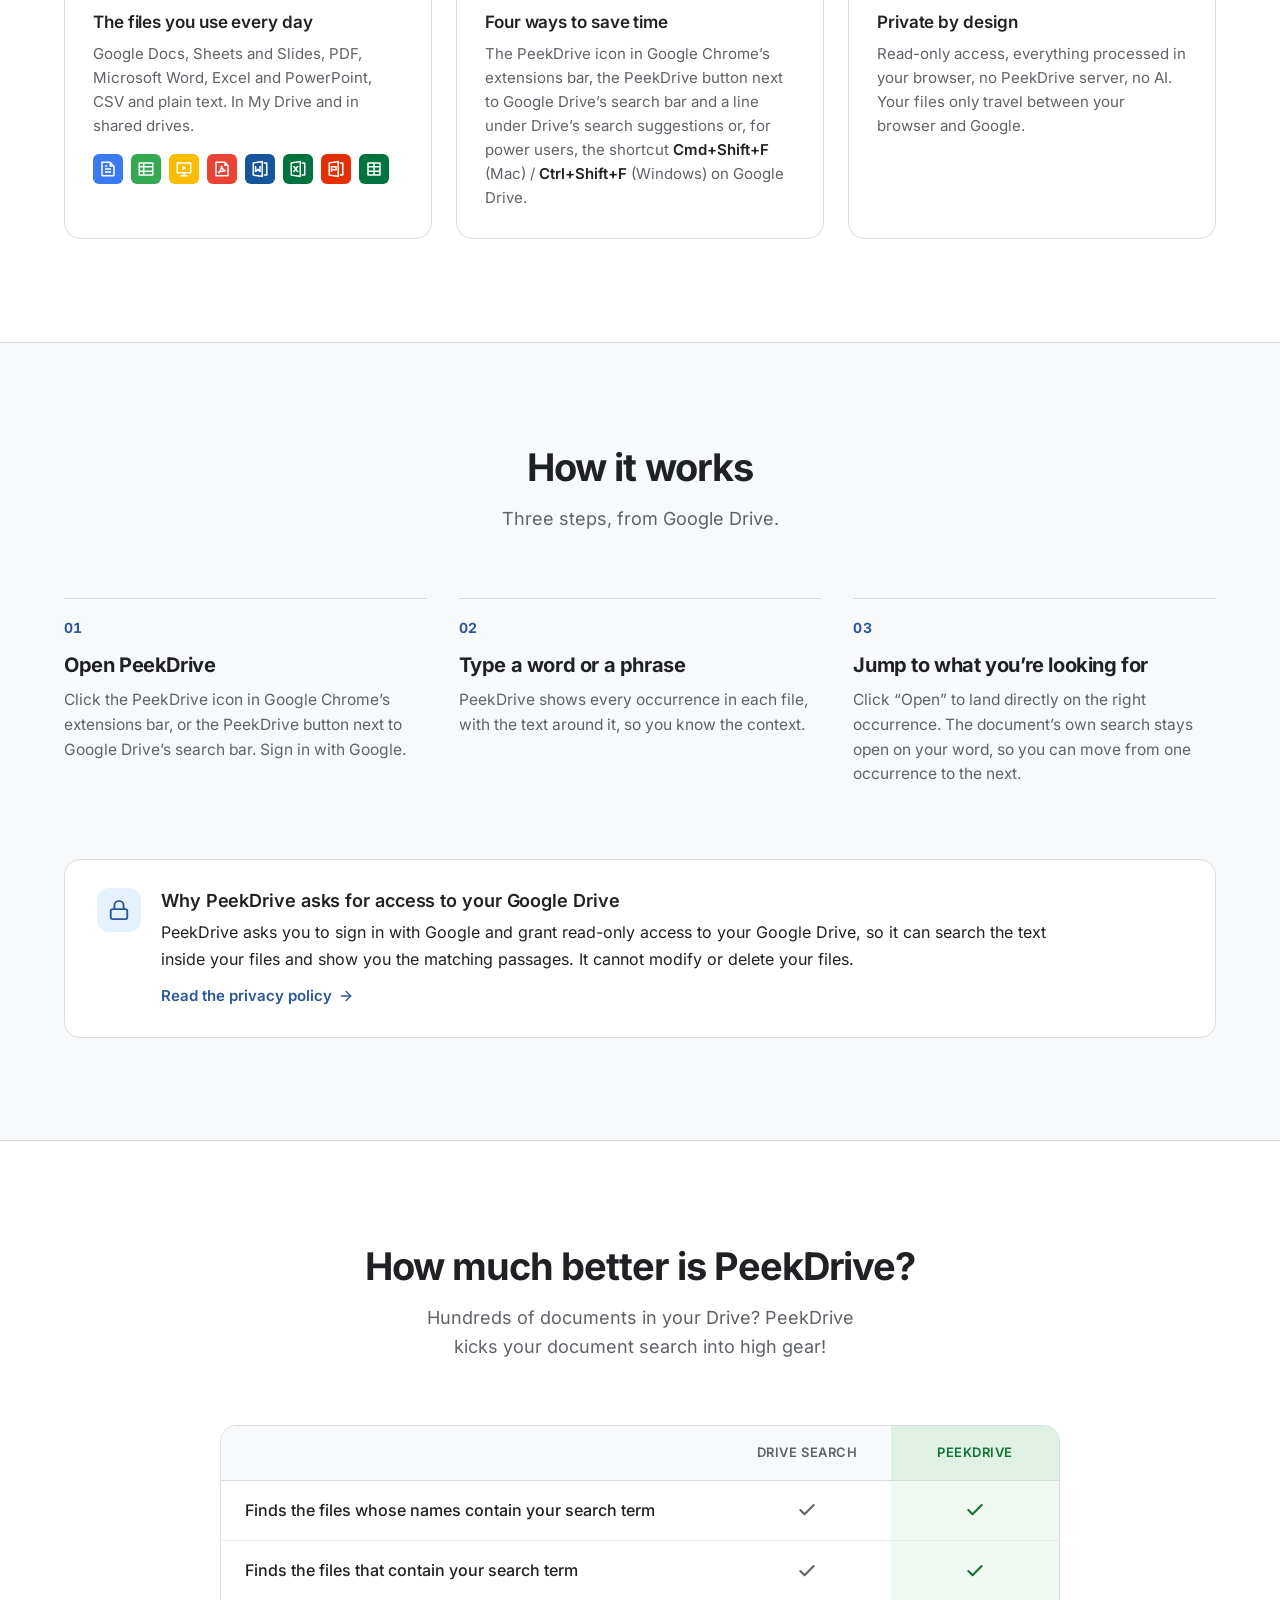
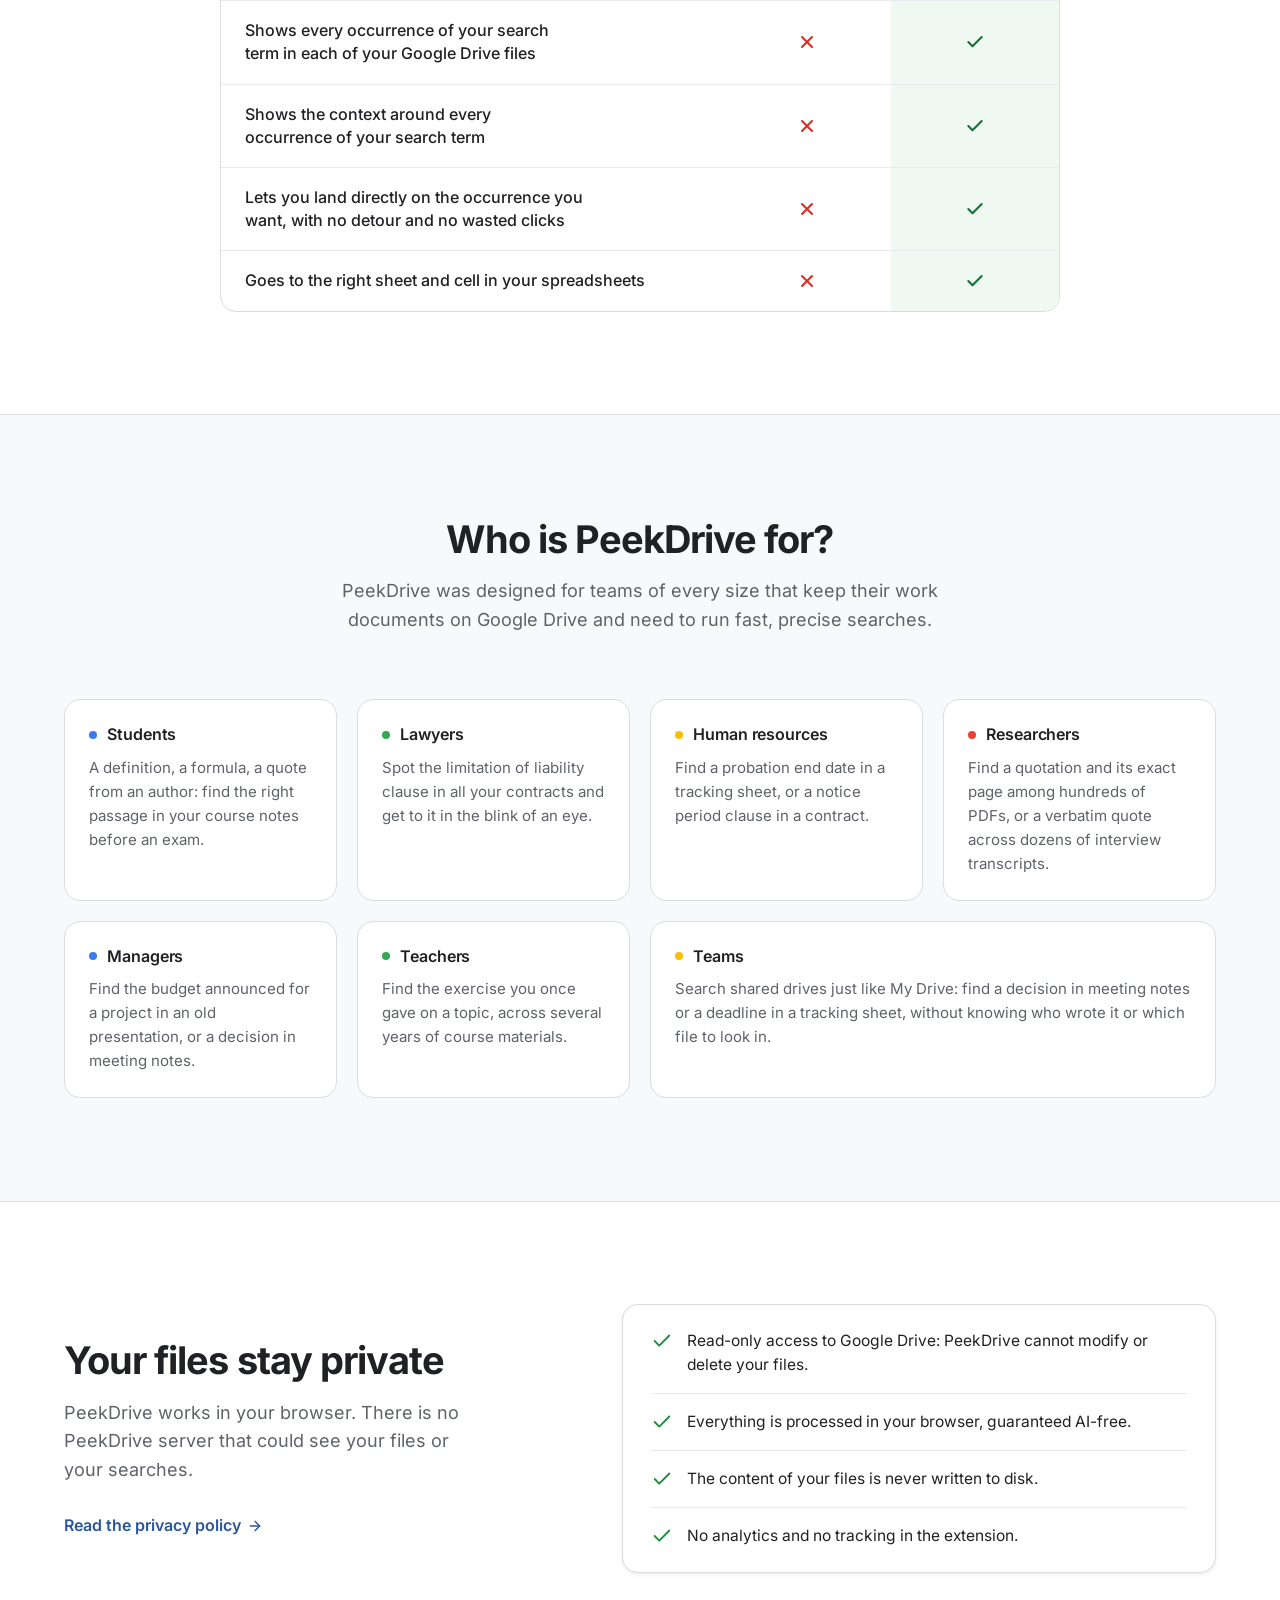
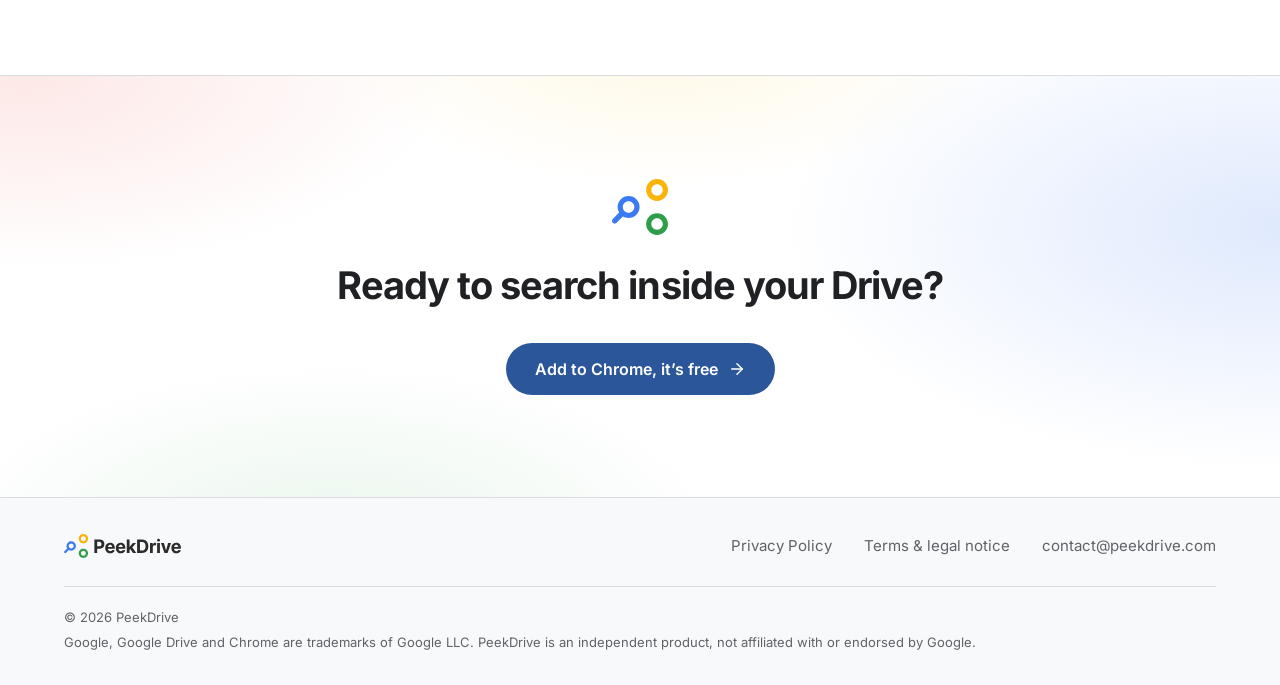
==== commit d723ea56: "Accueil : le dessin du panneau devient une image du vrai panneau de la 1.0.0 - En haut de page, l'an" ====
--- a/index.html
+++ b/index.html
@@ -54,13 +54,6 @@
         <symbol id="i-arrow" viewBox="0 0 24 24"><path d="M5 12h14"/><path d="m12 5 7 7-7 7"/></symbol>
         <symbol id="i-x" viewBox="0 0 24 24"><path d="M18 6 6 18"/><path d="m6 6 12 12"/></symbol>
         <symbol id="i-lock" viewBox="0 0 24 24"><rect width="18" height="11" x="3" y="11" rx="2"/><path d="M7 11V7a5 5 0 0 1 10 0v4"/></symbol>
-        <symbol id="i-open" viewBox="0 0 24 24"><path d="M15 3h6v6"/><path d="M10 14 21 3"/><path d="M18 13v6a2 2 0 0 1-2 2H5a2 2 0 0 1-2-2V8a2 2 0 0 1 2-2h6"/></symbol>
-        <symbol id="i-folder" viewBox="0 0 24 24"><path d="M20 20a2 2 0 0 0 2-2V8a2 2 0 0 0-2-2h-7.9a2 2 0 0 1-1.69-.9L9.6 3.9A2 2 0 0 0 7.93 3H4a2 2 0 0 0-2 2v13a2 2 0 0 0 2 2Z"/></symbol>
-        <symbol id="i-book" viewBox="0 0 24 24"><path d="M12 7v14"/><path d="M3 18a1 1 0 0 1-1-1V4a1 1 0 0 1 1-1h5a4 4 0 0 1 4 4 4 4 0 0 1 4-4h5a1 1 0 0 1 1 1v13a1 1 0 0 1-1 1h-6a3 3 0 0 0-3 3 3 3 0 0 0-3-3z"/></symbol>
-        <symbol id="i-table" viewBox="0 0 24 24"><rect width="18" height="18" x="3" y="3" rx="2"/><path d="M3 9h18"/><path d="M3 15h18"/><path d="M9 3v18"/><path d="M15 3v18"/></symbol>
-        <symbol id="i-match" viewBox="0 0 24 24"><path d="M3 6h7"/><path d="M3 12h5"/><path d="M3 18h18"/><circle cx="16" cy="9" r="4"/><path d="m21.5 14.5-2.6-2.6"/></symbol>
-        <symbol id="i-gear" viewBox="0 0 24 24"><path d="M12.22 2h-.44a2 2 0 0 0-2 2v.18a2 2 0 0 1-1 1.73l-.43.25a2 2 0 0 1-2 0l-.15-.08a2 2 0 0 0-2.73.73l-.22.38a2 2 0 0 0 .73 2.73l.15.1a2 2 0 0 1 1 1.72v.51a2 2 0 0 1-1 1.74l-.15.09a2 2 0 0 0-.73 2.73l.22.38a2 2 0 0 0 2.73.73l.15-.08a2 2 0 0 1 2 0l.43.25a2 2 0 0 1 1 1.73V20a2 2 0 0 0 2 2h.44a2 2 0 0 0 2-2v-.18a2 2 0 0 1 1-1.73l.43-.25a2 2 0 0 1 2 0l.15.08a2 2 0 0 0 2.73-.73l.22-.39a2 2 0 0 0-.73-2.73l-.15-.08a2 2 0 0 1-1-1.74v-.5a2 2 0 0 1 1-1.74l.15-.09a2 2 0 0 0 .73-2.73l-.22-.38a2 2 0 0 0-2.73-.73l-.15.08a2 2 0 0 1-2 0l-.43-.25a2 2 0 0 1-1-1.73V4a2 2 0 0 0-2-2z"/><circle cx="12" cy="12" r="3"/></symbol>
-        <symbol id="i-theme" viewBox="0 0 24 24"><circle cx="12" cy="12" r="9"/><path class="pd-moon" d="M16.6 8.2a6.2 6.2 0 0 1-8.4 8.4 5.6 5.6 0 0 0 8.4-8.4Z"/></symbol>
         <symbol id="i-passage" viewBox="0 0 24 24"><path d="M4 5h16"/><rect x="4" y="9.5" width="11" height="5" rx="1.5"/><path d="M19 12h1"/><path d="M4 19h12"/></symbol>
         <symbol id="i-target" viewBox="0 0 24 24"><path d="M15 3h4a2 2 0 0 1 2 2v14a2 2 0 0 1-2 2h-4"/><path d="m10 17 5-5-5-5"/><path d="M15 12H3"/></symbol>
         <symbol id="i-grid" viewBox="0 0 24 24"><rect width="7" height="7" x="3" y="3" rx="1.5"/><rect width="7" height="7" x="14" y="3" rx="1.5"/><rect width="7" height="7" x="14" y="14" rx="1.5"/><rect width="7" height="7" x="3" y="14" rx="1.5"/></symbol>
@@ -132,69 +125,14 @@
                                 </ul>
                             </div>
 
-                            <!-- PANEL MOCK: the PeekDrive panel in HTML/CSS. Self-contained block,
-                                 styled by the "PANEL MOCK" section of assets/site.css (.pd-*). -->
+                            <!-- PANEL: the PeekDrive panel, as pictures of the extension's own interface,
+                                 one per language (made in the PeekDrive repository:
+                                 node ui/outils/demo-shots.mjs <assets> --site). The figure describes them. -->
                             <div class="pd-wrap">
-                                <div class="pd">
-                                    <div class="pd-head">
-                                        <img class="pd-logo" src="logo.svg" alt="" width="141" height="29">
-                                        <span class="pd-btns">
-                                            <span class="pd-btn"><svg class="i"><use href="#i-theme"/></svg></span>
-                                            <span class="pd-btn"><svg class="i"><use href="#i-gear"/></svg></span>
-                                        </span>
-                                    </div>
-                                    <div class="pd-body">
-                                        <div class="pd-search"><svg class="i"><use href="#i-search"/></svg><span>budget</span><svg class="i"><use href="#i-x"/></svg></div>
-                                        <p class="pd-sum" data-en="&lt;b&gt;5 matches&lt;/b&gt; in 2 files for “budget”" data-fr="&lt;b&gt;5 correspondances&lt;/b&gt; dans 2 fichiers pour «&amp;nbsp;budget&amp;nbsp;»"><b>5 matches</b> in 2 files for “budget”</p>
-                                        <div class="pd-chips">
-                                            <span class="pd-chip"><span data-en="All" data-fr="Tous">All</span><i>5</i></span>
-                                            <span class="pd-chip"><svg viewBox="0 0 40 40"><use href="#t-docs"/></svg><span>Docs</span><i>3</i></span>
-                                            <span class="pd-chip"><svg viewBox="0 0 40 40"><use href="#t-sheets"/></svg><span>Sheets</span><i>2</i></span>
-                                        </div>
-
-                                        <div class="pd-card">
-                                            <div class="pd-file">
-                                                <svg viewBox="0 0 40 40"><use href="#t-docs"/></svg>
-                                                <span class="pd-file-title" data-en="Meeting notes" data-fr="Notes de réunion">Meeting notes</span>
-                                                <span class="pd-count" data-en="3 matches" data-fr="3 correspondances">3 matches</span>
-                                                <span class="pd-file-meta"><svg class="i"><use href="#i-folder"/></svg><span data-en="My Drive › Projects" data-fr="Mon Drive › Projets">My Drive › Projects</span></span>
-                                                <span class="pd-file-meta" data-en="Docs · Thomas · Modified 2 days ago" data-fr="Docs · Thomas · Modifié il y a 2 jours">Docs · Thomas · Modified 2 days ago</span>
-                                            </div>
-                                            <div class="pd-excerpt">
-                                                <p class="pd-text" data-en="…the marketing &lt;mark&gt;budget&lt;/mark&gt; was approved for next quarter. Camille will send the detailed breakdown before Friday, so each team can plan its…" data-fr="…le &lt;mark&gt;budget&lt;/mark&gt; marketing a été validé pour le prochain trimestre. Camille enverra le détail avant vendredi, pour que chaque équipe puisse planifier…">…the marketing <mark>budget</mark> was approved for next quarter. Camille will send the detailed breakdown before Friday, so each team can plan its…</p>
-                                                <div class="pd-foot">
-                                                    <span class="pd-open"><svg class="i"><use href="#i-open"/></svg><span data-en="Open" data-fr="Ouvrir">Open</span></span>
-                                                    <span class="pd-loc"><svg class="i"><use href="#i-match"/></svg><span data-en="Match 1" data-fr="Correspondance 1">Match 1</span></span>
-                                                    <span class="pd-loc"><svg class="i"><use href="#i-book"/></svg><span>Page 2</span></span>
-                                                </div>
-                                            </div>
-                                            <div class="pd-all" data-en="Show all matches in this file" data-fr="Afficher toutes les correspondances de ce fichier">Show all matches in this file</div>
-                                        </div>
-
-                                        <div class="pd-card">
-                                            <div class="pd-file">
-                                                <svg viewBox="0 0 40 40"><use href="#t-sheets"/></svg>
-                                                <span class="pd-file-title" data-en="Forecast 2026" data-fr="Prévisionnel 2026">Forecast 2026</span>
-                                                <span class="pd-count" data-en="2 matches" data-fr="2 correspondances">2 matches</span>
-                                                <span class="pd-file-meta"><svg class="i"><use href="#i-folder"/></svg><span data-en="Shared drives › Finance" data-fr="Drive partagés › Finance">Shared drives › Finance</span></span>
-                                                <span class="pd-file-meta" data-en="Sheets · Thomas · Modified 5 days ago" data-fr="Sheets · Thomas · Modifié il y a 5 jours">Sheets · Thomas · Modified 5 days ago</span>
-                                            </div>
-                                            <div class="pd-excerpt pd-excerpt--sheets">
-                                                <span class="pd-tab" data-en="Summary" data-fr="Synthèse">Summary</span>
-                                                <table class="pd-table">
-                                                    <tr><th data-en="Item" data-fr="Poste">Item</th><th data-en="Planned" data-fr="Prévu">Planned</th><th data-en="Spent" data-fr="Dépensé">Spent</th></tr>
-                                                    <tr><td class="is-hit" data-en="&lt;mark&gt;Budget&lt;/mark&gt; marketing" data-fr="&lt;mark&gt;Budget&lt;/mark&gt; marketing"><mark>Budget</mark> marketing</td><td>18 500</td><td>9 450</td></tr>
-                                                </table>
-                                                <div class="pd-foot">
-                                                    <span class="pd-open"><svg class="i"><use href="#i-open"/></svg><span data-en="Open" data-fr="Ouvrir">Open</span></span>
-                                                    <span class="pd-loc"><svg class="i"><use href="#i-table"/></svg><span data-en="Row 4, column A" data-fr="Ligne 4, colonne A">Row 4, column A</span></span>
-                                                </div>
-                                            </div>
-                                        </div>
-                                    </div>
-                                </div>
+                                <img class="pd-shot pd-shot--en" src="assets/panel-en.webp" width="920" height="1800" alt="" loading="lazy" decoding="async">
+                                <img class="pd-shot pd-shot--fr" src="assets/panel-fr.webp" width="920" height="1800" alt="" loading="lazy" decoding="async">
                             </div>
-                            <!-- end of PANEL MOCK -->
+                            <!-- end of PANEL -->
                         </div>
                     </div>
                 </figure>
--- a/assets/site.css
+++ b/assets/site.css
@@ -1,6 +1,6 @@
 /* PeekDrive website: shared styles for every page.
    Contents: fonts, tokens, base, layout, header, buttons, pastel backdrop, hero,
-   browser frame, PANEL MOCK (self-contained), landing sections, simple pages
+   browser frame, PANEL (pictures), landing sections, simple pages
    (welcome, uninstall), legal pages, footer, responsive, reduced motion.
    The pages load nothing else: no inline style, no external request. */
 
@@ -263,77 +263,16 @@
 .drive-rows li:nth-child(3n + 2) i { width: 48%; }
 .drive-rows li:nth-child(3n) i { width: 78%; }
 
-/* ══ PANEL MOCK ════════════════════════════════════════════════════════════
-   The PeekDrive panel, drawn in HTML/CSS from the design of the extension
-   (design/extension/Screen 1.png, 540 px wide at 1x). Self-contained: every
-   .pd-* rule and its own --pd-* properties live in this block, so the filter
-   row and the details can be re-aligned with the final panel in one place.
-   Sizes are the design's pixels; the whole panel is then scaled by --pd-zoom,
-   and --pd-hair keeps the borders one device pixel wide. */
+/* ══ PANEL ═════════════════════════════════════════════════════════════════
+   The PeekDrive panel: pictures of the extension's own interface, one per
+   language (assets/panel-en.webp, assets/panel-fr.webp: 460 px of panel at 2x,
+   made in the PeekDrive repository by ui/outils/demo-shots.mjs --site). A
+   picture takes the width of its column, --pd-w, set at each breakpoint. */
 .pd-wrap { flex: none; width: var(--pd-w, 424px); border-left: 1px solid var(--border); overflow: hidden; background: #FFFFFF; }
-.pd {
-  --pd-zoom: 0.92;
-  --pd-hair: calc(1px / var(--pd-zoom));
-  --pd-blue: #2B579A;
-  --pd-blue-tint: #E6F1FE;
-  --pd-text: #202124;
-  --pd-text-2: #5F6368;
-  --pd-border: #DADCE0;
-  --pd-surface: #F8F9FA;
-  --pd-hl: #E2CDF7;
-  --pd-hl-line: #7034AF;
-  --pd-bar: #3A7AF2;          /* excerpt bar: the colour of the file type */
-  --pd-sheets: #34A853;
-  --pd-pad: 20px;
-  --pd-radius: 8px;
-  zoom: var(--pd-zoom);
-  background: #FFFFFF; font-size: 13px; line-height: 1.5; color: var(--pd-text);
-}
-.pd-head { display: flex; align-items: center; justify-content: space-between; height: 72px; padding: 0 var(--pd-pad); border-bottom: var(--pd-hair) solid var(--pd-border); }
-.pd-logo { width: 141px; height: 29px; }
-.pd-btns { display: flex; gap: 8px; }
-.pd-btn { display: grid; place-items: center; width: 32px; height: 32px; border: var(--pd-hair) solid var(--pd-border); border-radius: var(--pd-radius); color: var(--pd-text-2); }
-.pd-btn .i { width: 16px; height: 16px; }
-.pd-btn .pd-moon { fill: currentColor; stroke: none; }
-.pd-body { padding: var(--pd-pad); }
-.pd-search { display: flex; align-items: center; gap: 12px; height: 48px; padding: 0 18px; border: var(--pd-hair) solid var(--pd-border); border-radius: 24px; font-size: 14px; line-height: 1; }
-.pd-search .i { width: 16px; height: 16px; color: var(--pd-text-2); }
-.pd-search span { flex: 1; }
-.pd-sum { margin: 19px 0 18px; font-size: 13px; line-height: 18px; color: var(--pd-text); }
-.pd-sum b { font-weight: 700; }
-.pd-chips { display: flex; flex-wrap: wrap; gap: 10px; }
-.pd-chip { display: inline-flex; align-items: center; gap: 8px; height: 38px; padding: 0 9px 0 17px; border: var(--pd-hair) solid var(--pd-border); border-radius: 19px; font-size: 13px; line-height: 1; white-space: nowrap; }
-.pd-chip svg { width: 16px; height: 16px; }
-.pd-chip i { display: grid; place-items: center; min-width: 35px; height: 21px; padding: 0 8px; margin-left: 1px; border-radius: 11px; background: var(--pd-border); font-style: normal; font-size: 11px; font-weight: 600; color: var(--pd-text-2); }
-.pd-card { margin-top: 20px; padding: var(--pd-pad); border: var(--pd-hair) solid var(--pd-border); border-radius: var(--pd-radius); }
-.pd-file { display: grid; grid-template-columns: 40px minmax(0, 1fr) auto; column-gap: 12px; align-items: start; }
-.pd-file > svg { grid-row: 1 / span 3; width: 40px; height: 40px; }
-.pd-file-title { grid-column: 2; margin-bottom: 2px; font-size: 14px; font-weight: 700; line-height: 22px; white-space: nowrap; overflow: hidden; text-overflow: ellipsis; }
-.pd-file-meta { grid-column: 2 / -1; display: flex; align-items: center; gap: 4px; font-size: 12px; line-height: 17px; color: var(--pd-text-2); white-space: nowrap; overflow: hidden; }
-.pd-file-meta .i { width: 11px; height: 11px; }
-.pd-count { grid-column: 3; grid-row: 1; height: 22px; padding: 0 10px; border: var(--pd-hair) solid var(--pd-blue); border-radius: 11px; background: var(--pd-blue-tint); font-size: 11px; font-weight: 700; line-height: calc(22px - 2 * var(--pd-hair)); color: var(--pd-blue); white-space: nowrap; }
-.pd-excerpt { position: relative; margin-top: 17px; padding: 10px 9px 9px 24px; border: var(--pd-hair) solid var(--pd-border); border-radius: var(--pd-radius); background: var(--pd-surface); }
-.pd-excerpt::before { content: ""; position: absolute; left: 8px; top: 8px; bottom: 8px; width: 4px; border-radius: 2px; background: var(--pd-bar); }
-.pd-excerpt--sheets { --pd-bar: var(--pd-sheets); }
-.pd-text { font-size: 12px; line-height: 21px; }
-.pd mark { padding: 2px 2px 0; margin: 0 -2px; border-bottom: 2px solid var(--pd-hl-line); border-radius: 2px; background: var(--pd-hl); color: inherit; }
-.pd-foot { display: flex; align-items: center; gap: 8px; margin-top: 14px; }
-.pd-open { display: inline-flex; align-items: center; gap: 9px; margin-right: auto; font-size: 14px; line-height: 22px; color: var(--pd-blue); white-space: nowrap; }
-.pd-open .i { width: 13px; height: 13px; }
-.pd-loc { display: inline-flex; align-items: center; gap: 7px; height: 22px; padding: 0 8px 0 7px; border: var(--pd-hair) solid var(--pd-border); border-radius: 4px; background: var(--pd-surface); font-size: 11px; font-weight: 700; line-height: 1; color: var(--pd-text-2); white-space: nowrap; }
-.pd-loc .i { width: 11px; height: 11px; }
-.pd-all { display: grid; place-items: center; height: 40px; margin-top: 16px; border: var(--pd-hair) solid var(--pd-border); border-radius: 4px; font-size: 13px; line-height: 1; color: var(--pd-text-2); white-space: nowrap; overflow: hidden; }
-.pd-tab { display: inline-block; height: 22px; padding: 0 8px; border: var(--pd-hair) solid #BAE4C5; border-radius: 4px; background: #E7F5EB; font-size: 11px; font-weight: 700; line-height: calc(22px - 2 * var(--pd-hair)); color: #1E8E3E; }
-.pd-table { width: 100%; margin-top: 12px; border-collapse: separate; border-spacing: 0; border: var(--pd-hair) solid var(--pd-border); border-radius: var(--pd-radius); background: #FFFFFF; font-size: 12px; line-height: 20px; table-layout: fixed; overflow: hidden; }
-.pd-table th, .pd-table td { padding: 6px 10px; text-align: left; font-weight: 400; white-space: nowrap; overflow: hidden; text-overflow: ellipsis; border-left: var(--pd-hair) solid var(--pd-border); }
-.pd-table th:first-child, .pd-table td:first-child { border-left: 0; }
-.pd-table th { font-weight: 700; border-bottom: var(--pd-hair) solid var(--pd-border); }
-.pd-table th:first-child { width: 46%; }
-.pd-table .is-hit { background: #FEF7E0; }
-@supports not (zoom: 1) {
-  .pd { width: 108.7%; transform: scale(0.92); transform-origin: 0 0; }
-}
-/* ══ end of PANEL MOCK ═════════════════════════════════════════════════════ */
+.pd-shot { display: block; width: 100%; height: auto; }
+.pd-shot--fr, html[lang="fr"] .pd-shot--en { display: none; }
+html[lang="fr"] .pd-shot--fr { display: block; }
+/* ══ end of PANEL ══════════════════════════════════════════════════════════ */
 
 /* ── Facts band ──────────────────────────────────────────────────────────── */
 .facts { position: relative; padding-block: clamp(40px, 5vw, 64px) 0; }
@@ -444,6 +383,7 @@
 .guide .step-note { margin-top: 14px; padding: 12px 16px; border: 1px solid var(--border-soft); border-radius: var(--radius-s); background: var(--surface); font-size: 0.9375rem; line-height: 1.6; }
 .ico { display: inline-block; width: 1.15em; height: 1.15em; vertical-align: -0.22em; fill: var(--text); }
 .page-cta { margin-top: 36px; text-align: center; }
+.page-hero .page-cta { margin-top: 28px; }
 .form-note a, .form-fail a, .prose a { text-decoration: underline; text-underline-offset: 3px; text-decoration-thickness: 1px; }
 .form-note a:hover, .form-fail a:hover, .prose a:hover { text-decoration-thickness: 2px; }
 
@@ -524,8 +464,6 @@
   .hero-copy { align-self: center; padding-block: 64px 88px; }
   .hero-visual { --bleed: 32px; min-height: 627px; margin-top: 32px; }
   .pd-wrap { --pd-w: 340px; }
-  .pd { --pd-zoom: 0.78; }
-  @supports not (zoom: 1) { .pd { width: 128.2%; transform: scale(0.78); } }
   .privacy-grid { gap: 48px; }
   .nav { gap: 24px; }
   .nav-links { gap: 22px; }
@@ -554,8 +492,6 @@
   .hero .lead { max-width: 600px; }
   .hero-visual { --bleed: 24px; width: 100%; max-width: 608px; height: 618px; min-height: 0; margin: 32px auto 0; }
   .pd-wrap { --pd-w: 436px; }
-  .pd { --pd-zoom: 0.94; }
-  @supports not (zoom: 1) { .pd { width: 106.4%; transform: scale(0.94); } }
   .cards { grid-template-columns: repeat(2, minmax(0, 1fr)); }
   .privacy-grid { grid-template-columns: minmax(0, 1fr); gap: 48px; }
   .rules--3 { grid-template-columns: minmax(0, 1fr); gap: 28px; }
@@ -576,8 +512,6 @@
   .ticks { gap: 10px 18px; font-size: 0.875rem; }
   .drive { display: none; }
   .pd-wrap { flex: 1; width: auto; border-left: 0; }
-  .pd { --pd-zoom: 0.74; }
-  @supports not (zoom: 1) { .pd { width: 135.2%; transform: scale(0.74); } }
   .facts-grid { grid-template-columns: minmax(0, 1fr); gap: 28px; }
   .fact-value, .rule h3 { font-size: 1.125rem; }
   .uses { grid-template-columns: minmax(0, 1fr); }
@@ -617,8 +551,6 @@
 /* Smallest phones: the panel keeps the design width it has at 360 px, and the
    three ticks, which no longer fit on one row, are stacked. */
 @media (max-width: 339px) {
-  .pd { --pd-zoom: 0.64; }
-  @supports not (zoom: 1) { .pd { width: 156.25%; transform: scale(0.64); } }
   .ticks { flex-direction: column; }
   .hero-visual { height: 450px; }
 }
